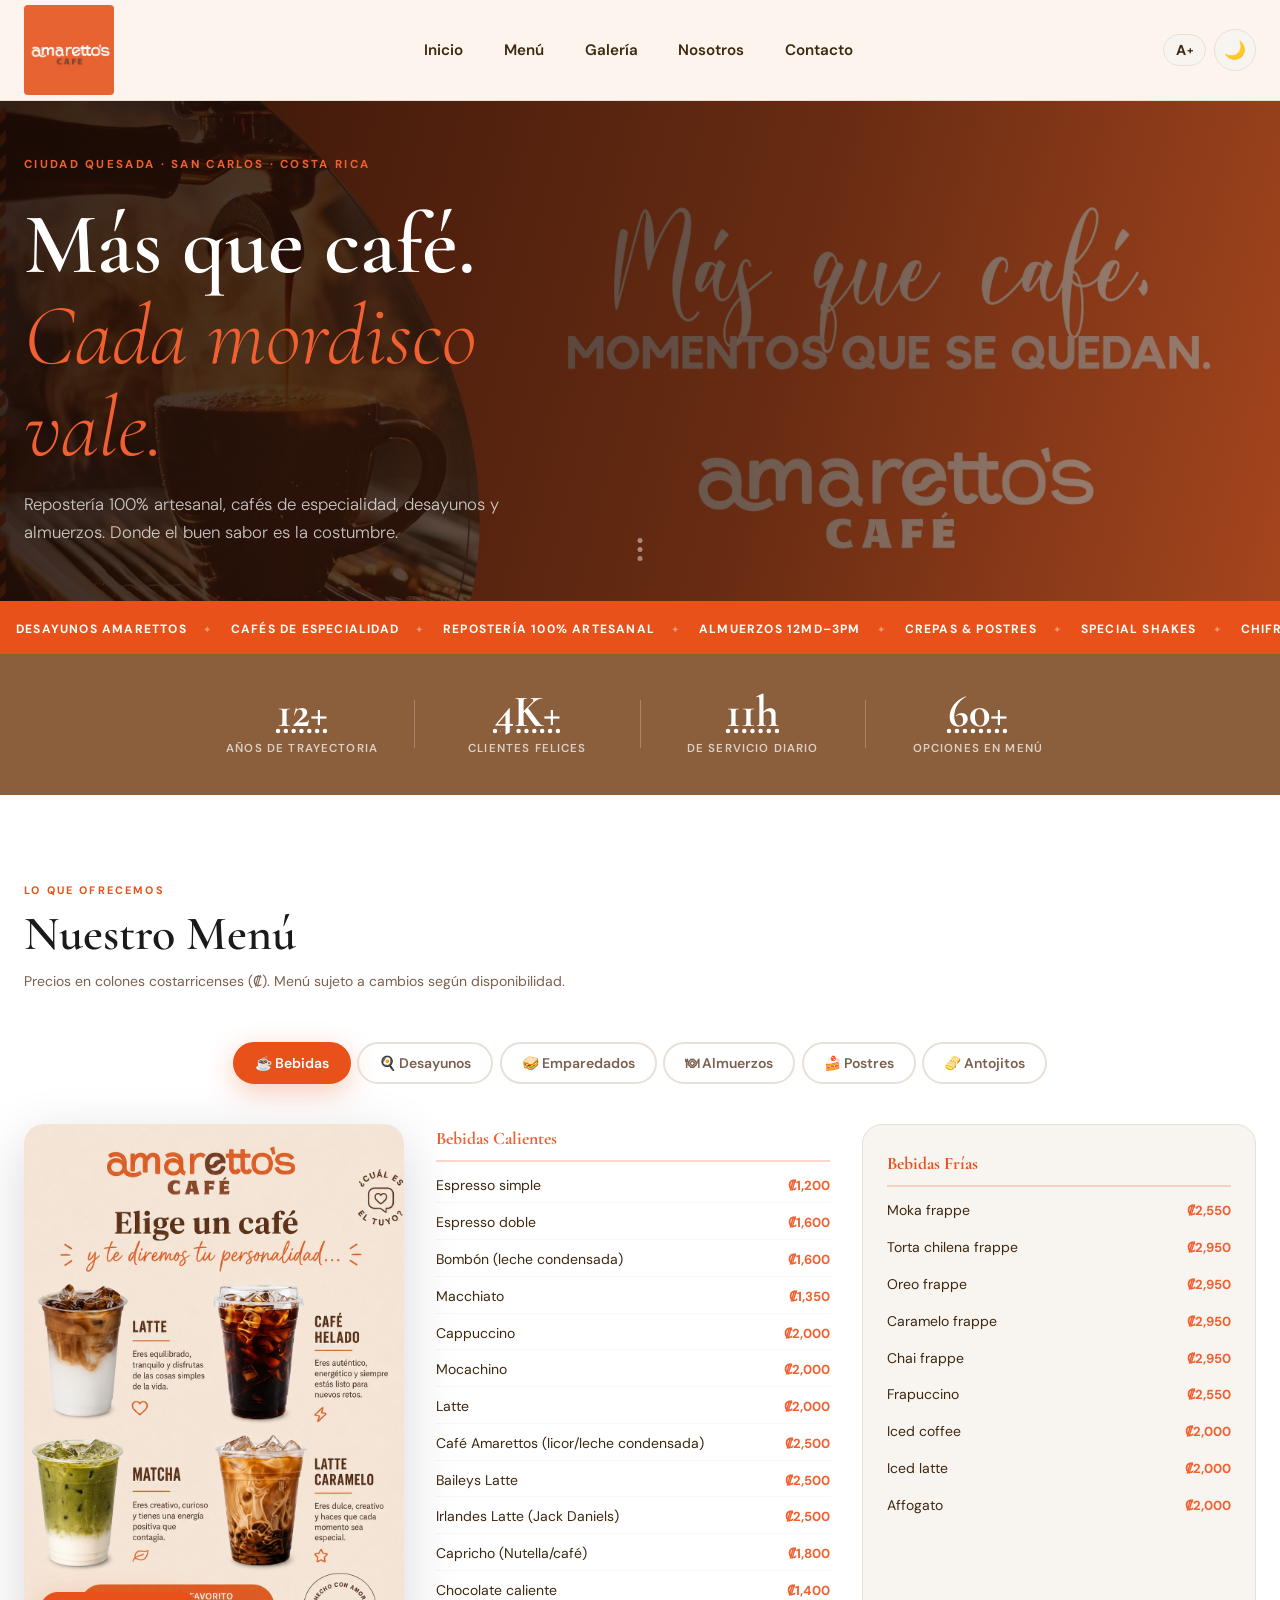
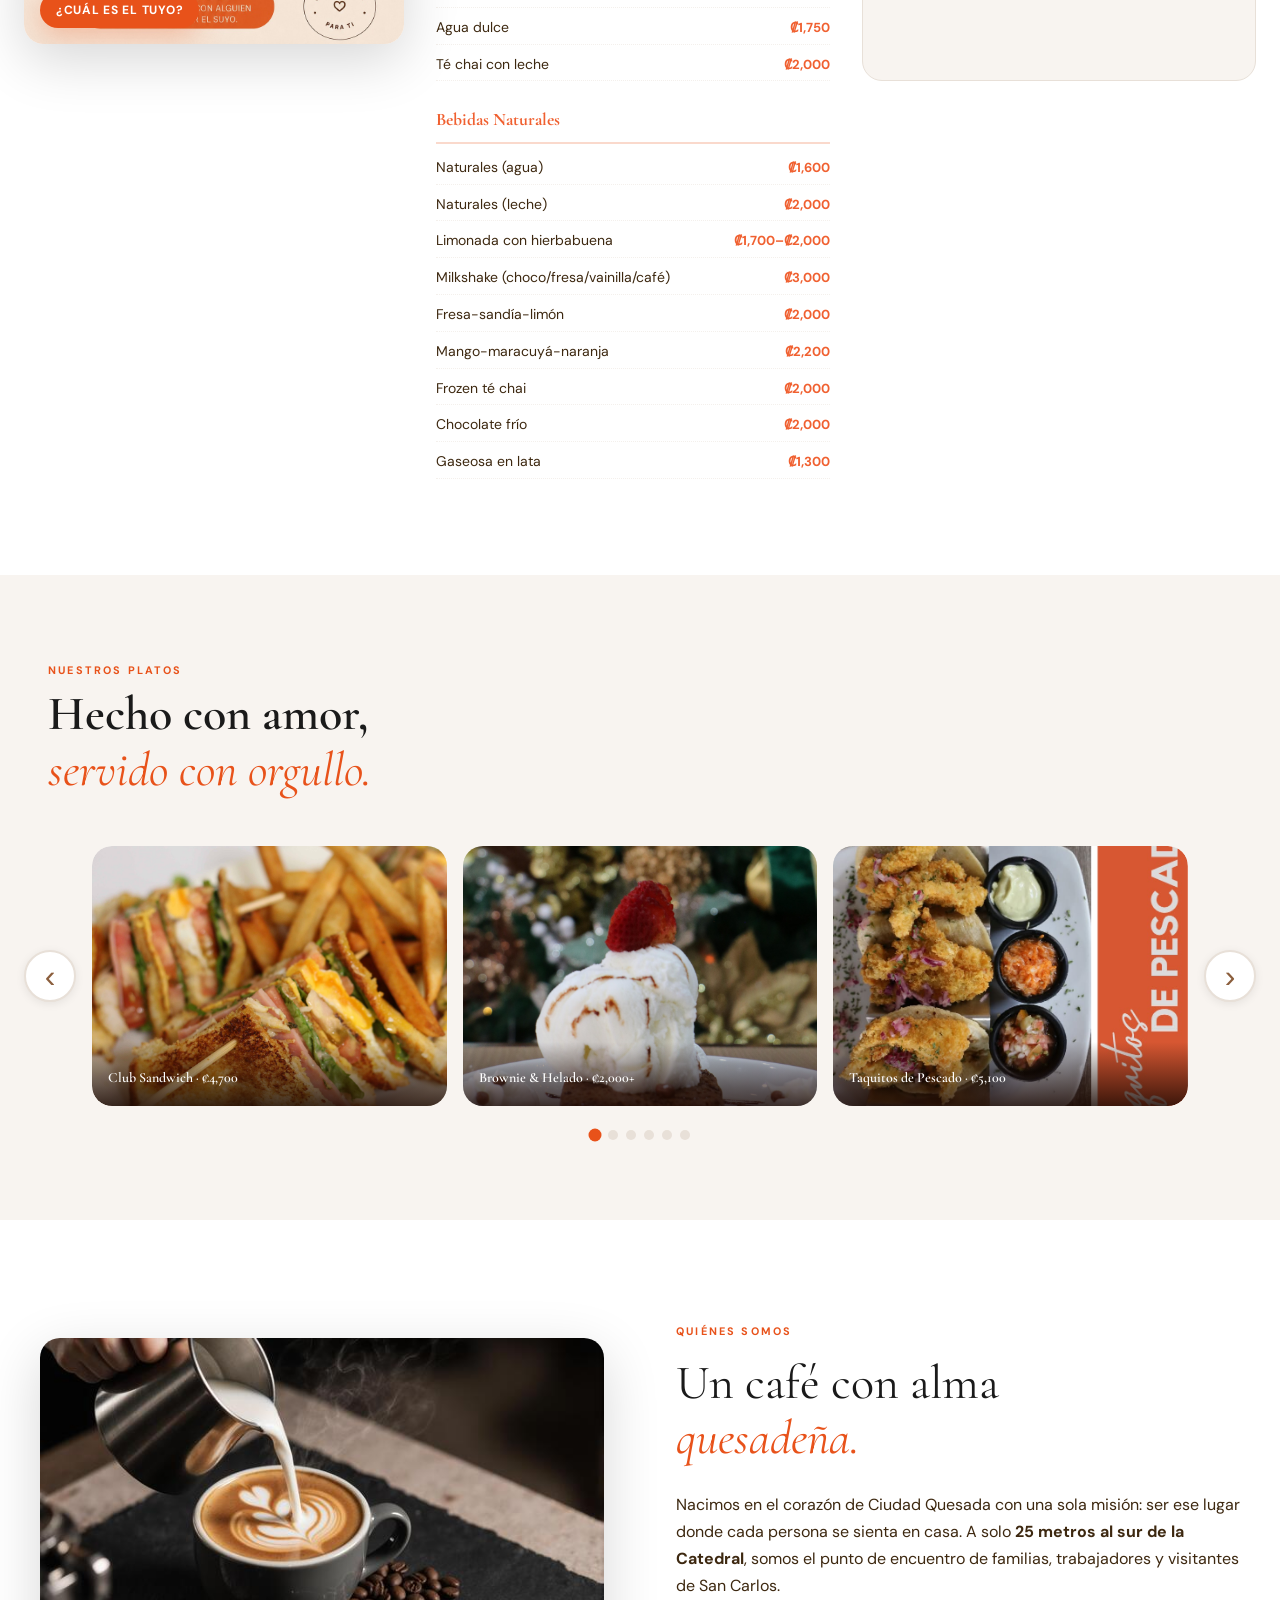
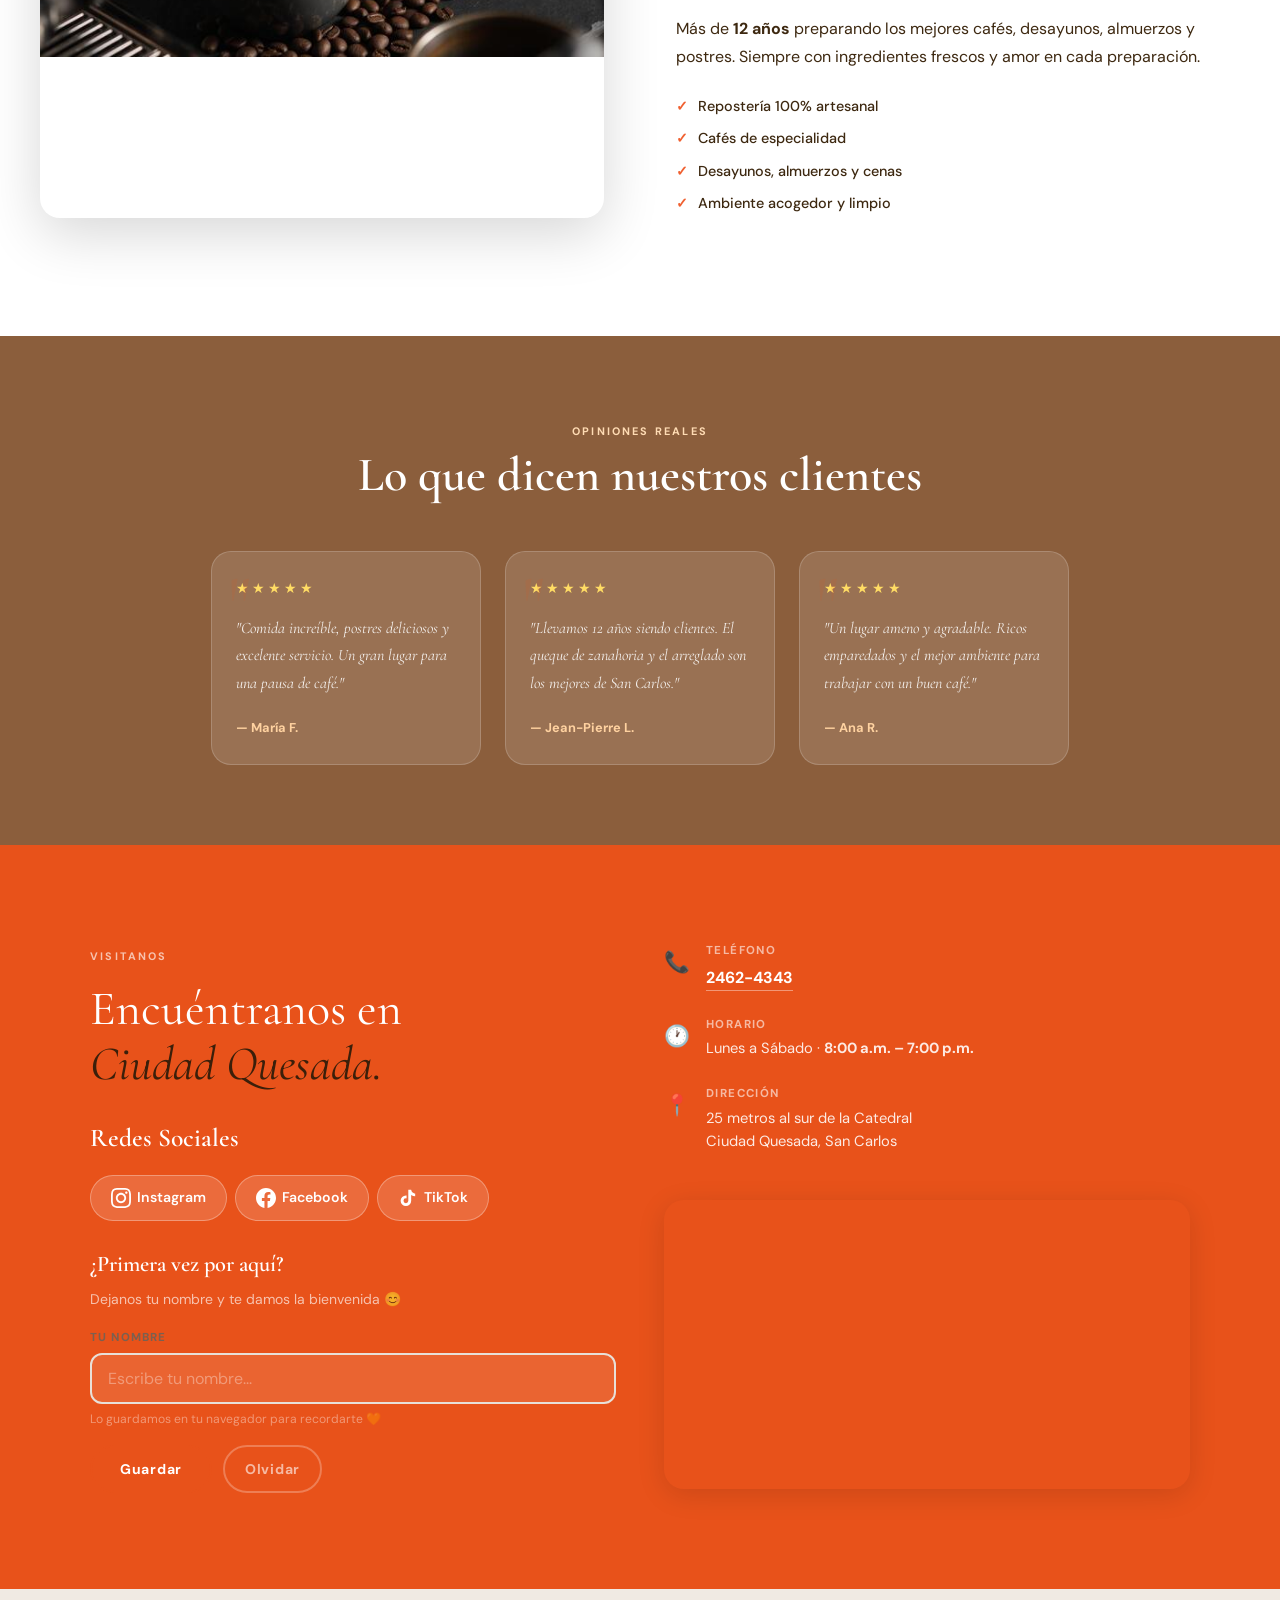
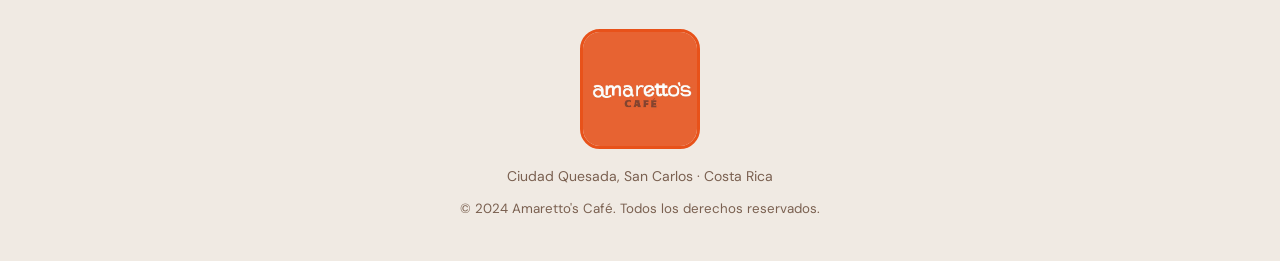
==== index.html @ 2100f0dc "Fix: Corrigo errores detectados en el codigo}" ====
<!DOCTYPE html>
<html lang="es">
<head>
  <meta charset="UTF-8" >
  <meta name="viewport" content="width=device-width, initial-scale=1.0" >
  <meta name="description" content="Amaretto's Café — Ciudad Quesada, San Carlos. Cafés de especialidad, repostería artesanal, desayunos, almuerzos y postres. Tel: 2462-4343." >
  <title>Amaretto's Café | Ciudad Quesada</title>
  <link rel="preconnect" href="https://fonts.googleapis.com" >
  <link rel="preconnect" href="https://fonts.gstatic.com" crossorigin >
  <link href="https://fonts.googleapis.com/css2?family=Cormorant+Garamond:ital,wght@0,400;0,600;0,700;1,400;1,600&family=DM+Sans:wght@300;400;500;600;700&display=swap" rel="stylesheet" >
  <link rel="stylesheet" href="css/style.css" >
</head>
<body>

  <!-- Skip link: accesibilidad para navegación por teclado (WCAG 2.1) -->
  <a class="skip-link" href="#main-content">Saltar al contenido principal</a>

  <!-- ========== NAVBAR ========== -->
  <header class="site-header">
    <nav class="navbar" aria-label="Navegación principal">

      <a class="nav-logo" href="#inicio" aria-label="Amaretto's Café — ir al inicio">
        <img src="img/logo.jpg" alt="Logo Amaretto's Café" class="nav-logo-img" >
      </a>

      <ul class="nav-menu" id="navMenu">
        <li><a class="nav-link" href="#inicio">Inicio</a></li>
        <li><a class="nav-link" href="#menu">Menú</a></li>
        <li><a class="nav-link" href="#galeria">Galería</a></li>
        <li><a class="nav-link" href="#nosotros">Nosotros</a></li>
        <li><a class="nav-link" href="#contacto">Contacto</a></li>
      </ul>

      <div class="nav-actions">
        <!-- Botón accesibilidad: tamaño de texto (inclusión) -->
        <button class="a11y-font-btn" id="fontSizeBtn" aria-label="Aumentar tamaño de texto" title="Cambiar tamaño de texto">
          <span aria-hidden="true">A</span><span class="a11y-plus" aria-hidden="true">+</span>
        </button>
        <button class="theme-toggle" id="themeToggle" aria-label="Cambiar a modo oscuro" title="Cambiar tema">
          <span id="themeIcon" aria-hidden="true">🌙</span>
        </button>
        <button class="nav-toggle" id="navToggle" aria-controls="navMenu" aria-expanded="false" aria-label="Abrir menú de navegación">
          <span class="bar" aria-hidden="true"></span>
          <span class="bar" aria-hidden="true"></span>
          <span class="bar" aria-hidden="true"></span>
        </button>
      </div>

    </nav>
  </header>

  <main id="main-content">

    <!-- ========== HERO ========== -->
    <section class="hero" id="inicio" aria-labelledby="hero-heading">
      <div class="hero-bg" aria-hidden="true">
        <img src="img/hero-banner.jpg" alt="" >
        <div class="hero-overlay"></div>
      </div>
      <div class="hero-inner">
        <div class="hero-content" data-animate="fadeUp">
          <p class="hero-eyebrow">Ciudad Quesada · San Carlos · Costa Rica</p>
          <h1 id="hero-heading" class="hero-title">
            Más que café.<br>
            <em>Cada mordisco vale.</em>
          </h1>
          <p class="hero-sub">Repostería 100% artesanal, cafés de especialidad, desayunos y almuerzos. Donde el buen sabor es la costumbre.</p>
        </div>
      </div>
      <div class="hero-scroll" aria-hidden="true">
        <span></span><span></span><span></span>
      </div>
    </section>

    <!-- ========== MARQUEE ========== -->
    <div class="marquee-strip" aria-hidden="true" role="presentation">
      <div class="marquee-track">
        <span>Desayunos Amarettos</span><em>✦</em>
        <span>Cafés de Especialidad</span><em>✦</em>
        <span>Repostería 100% Artesanal</span><em>✦</em>
        <span>Almuerzos 12md–3pm</span><em>✦</em>
        <span>Crepas & Postres</span><em>✦</em>
        <span>Special Shakes</span><em>✦</em>
        <span>Chifrijo Amarettos</span><em>✦</em>
        <span>Bowl de Salmón</span><em>✦</em>
        <span>Emparedados & Pitas</span><em>✦</em>
        <span>Batidos Proteicos</span><em>✦</em>
        <span>Desayunos Amarettos</span><em>✦</em>
        <span>Cafés de Especialidad</span><em>✦</em>
        <span>Repostería 100% Artesanal</span><em>✦</em>
        <span>Almuerzos 12md–3pm</span><em>✦</em>
        <span>Crepas & Postres</span><em>✦</em>
        <span>Special Shakes</span><em>✦</em>
        <span>Chifrijo Amarettos</span><em>✦</em>
        <span>Bowl de Salmón</span><em>✦</em>
        <span>Emparedados & Pitas</span><em>✦</em>
        <span>Batidos Proteicos</span><em>✦</em>
      </div>
    </div>

    <!-- ========== STATS — FLEXBOX ========== -->
    <section class="stats-section" aria-labelledby="stats-sr">
      <h2 id="stats-sr" class="sr-only">Datos de Amaretto's Café</h2>
      <div class="stats-flex" data-animate="fadeUp" role="list">
        <div class="stat-item" role="listitem">
          <span class="stat-n"><abbr title="Más de 12 años">12+</abbr></span>
          <span class="stat-l">Años de trayectoria</span>
        </div>
        <div class="stat-div" aria-hidden="true"></div>
        <div class="stat-item" role="listitem">
          <span class="stat-n"><abbr title="Más de 4 mil clientes">4K+</abbr></span>
          <span class="stat-l">Clientes felices</span>
        </div>
        <div class="stat-div" aria-hidden="true"></div>
        <div class="stat-item" role="listitem">
          <span class="stat-n"><abbr title="11 horas de servicio diario">11h</abbr></span>
          <span class="stat-l">De servicio diario</span>
        </div>
        <div class="stat-div" aria-hidden="true"></div>
        <div class="stat-item" role="listitem">
          <span class="stat-n"><abbr title="Más de 60 opciones en menú">60+</abbr></span>
          <span class="stat-l">Opciones en menú</span>
        </div>
      </div>
    </section>

    <!-- ========== MENÚ ACTUALIZADO ========== -->
    <section class="menu-section" id="menu" aria-labelledby="menu-heading">
      <div class="section-header" data-animate="fadeUp">
        <span class="section-tag">Lo que ofrecemos</span>
        <h2 id="menu-heading">Nuestro Menú</h2>
        <p>Precios en colones costarricenses (₡). Menú sujeto a cambios según disponibilidad.</p>
      </div>

      <!-- Tabs de menú -->
      <div class="tab-bar" role="tablist" aria-label="Categorías del menú" data-animate="fadeUp">
        <button class="tab-btn active" role="tab" aria-selected="true"  aria-controls="tab-bebidas"    id="btn-bebidas">☕ Bebidas</button>
        <button class="tab-btn"        role="tab" aria-selected="false" aria-controls="tab-desayuno"   id="btn-desayuno">🍳 Desayunos</button>
        <button class="tab-btn"        role="tab" aria-selected="false" aria-controls="tab-emparedados" id="btn-emparedados">🥪 Emparedados</button>
        <button class="tab-btn"        role="tab" aria-selected="false" aria-controls="tab-almuerzo"   id="btn-almuerzo">🍽 Almuerzos</button>
        <button class="tab-btn"        role="tab" aria-selected="false" aria-controls="tab-postres"    id="btn-postres">🍰 Postres</button>
        <button class="tab-btn"        role="tab" aria-selected="false" aria-controls="tab-antojitos"  id="btn-antojitos">🫔 Antojitos</button>
      </div>

      <!-- BEBIDAS -->
      <div class="tab-panel active" id="tab-bebidas" role="tabpanel" aria-labelledby="btn-bebidas">
        <div class="panel-layout">
          <div class="panel-img" data-animate="slideLeft">
            <img src="img/cafes-frios.jpg" alt="Variedad de cafés fríos de Amaretto's Café: Latte, Café Helado y Caramelo" >
            <div class="panel-img-badge">¿Cuál es el tuyo?</div>
          </div>
          <div class="panel-content" data-animate="fadeUp">
            <div class="menu-grid-items">
              <div class="mcat">
                <h3>Bebidas Calientes</h3>
                <ul>
                  <li><span>Espresso simple</span><span>₡1,200</span></li>
                  <li><span>Espresso doble</span><span>₡1,600</span></li>
                  <li><span>Bombón (leche condensada)</span><span>₡1,600</span></li>
                  <li><span>Macchiato</span><span>₡1,350</span></li>
                  <li><span>Cappuccino</span><span>₡2,000</span></li>
                  <li><span>Mocachino</span><span>₡2,000</span></li>
                  <li><span>Latte</span><span>₡2,000</span></li>
                  <li><span>Café Amarettos (licor/leche condensada)</span><span>₡2,500</span></li>
                  <li><span>Baileys Latte</span><span>₡2,500</span></li>
                  <li><span>Irlandes Latte (Jack Daniels)</span><span>₡2,500</span></li>
                  <li><span>Capricho (Nutella/café)</span><span>₡1,800</span></li>
                  <li><span>Chocolate caliente</span><span>₡1,400</span></li>
                  <li><span>Agua dulce</span><span>₡1,750</span></li>
                  <li><span>Té chai con leche</span><span>₡2,000</span></li>
                </ul>
              </div>
              <div class="mcat mcat-highlight">
                <h3>Bebidas Frías</h3>
                <ul>
                  <li><span>Moka frappe</span><span>₡2,550</span></li>
                  <li><span>Torta chilena frappe</span><span>₡2,950</span></li>
                  <li><span>Oreo frappe</span><span>₡2,950</span></li>
                  <li><span>Caramelo frappe</span><span>₡2,950</span></li>
                  <li><span>Chai frappe</span><span>₡2,950</span></li>
                  <li><span>Frapuccino</span><span>₡2,550</span></li>
                  <li><span>Iced coffee</span><span>₡2,000</span></li>
                  <li><span>Iced latte</span><span>₡2,000</span></li>
                  <li><span>Affogato</span><span>₡2,000</span></li>
                </ul>
              </div>
              <div class="mcat">
                <h3>Bebidas Naturales</h3>
                <ul>
                  <li><span>Naturales (agua)</span><span>₡1,600</span></li>
                  <li><span>Naturales (leche)</span><span>₡2,000</span></li>
                  <li><span>Limonada con hierbabuena</span><span>₡1,700–₡2,000</span></li>
                  <li><span>Milkshake (choco/fresa/vainilla/café)</span><span>₡3,000</span></li>
                  <li><span>Fresa-sandía-limón</span><span>₡2,000</span></li>
                  <li><span>Mango-maracuyá-naranja</span><span>₡2,200</span></li>
                  <li><span>Frozen té chai</span><span>₡2,000</span></li>
                  <li><span>Chocolate frío</span><span>₡2,000</span></li>
                  <li><span>Gaseosa en lata</span><span>₡1,300</span></li>
                </ul>
              </div>
            </div>
          </div>
        </div>
      </div>

      <!-- DESAYUNOS -->
      <div class="tab-panel" id="tab-desayuno" role="tabpanel" aria-labelledby="btn-desayuno" hidden>
        <div class="panel-layout">
          <div class="panel-img" data-animate="slideLeft">
            <img src="img/desayuno-gallo.jpg" alt="Desayuno típico tico con gallo pinto, huevo, plátano y queso Turrialba de Amaretto's Café" >
            <div class="panel-img-badge">¡Empieza el día excelente!</div>
          </div>
          <div class="panel-content" data-animate="fadeUp">
            <div class="menu-grid-items">
              <div class="mcat mcat-highlight">
                <h3>Nuestros Típicos</h3>
                <ul>
                  <li><span>Picadillo de arracache</span><span>₡1,800</span></li>
                  <li><span>Tortilla de queso con natilla</span><span>₡2,300</span></li>
                  <li><span>Tortilla de queso acomp. queso fresco</span><span>₡2,300</span></li>
                  <li><span>Queso a la plancha</span><span>₡1,750</span></li>
                  <li><span>Prensada de queso</span><span>₡2,000</span></li>
                  <li><span>Empanada tica (pollo/carne mechada)</span><span>₡2,500</span></li>
                  <li><span>Tamal</span><span>₡1,750</span></li>
                </ul>
              </div>
              <div class="mcat">
                <h3>Para acompañar tu café</h3>
                <ul>
                  <li><span>Mini croissant de pollo</span><span>₡1,900</span></li>
                  <li><span>Mini croissant de carne mechada</span><span>₡2,000</span></li>
                  <li><span>Mini croissant jamón y queso amarillo</span><span>₡1,800</span></li>
                  <li><span>Mini croissant relleno con Nutella</span><span>₡1,600</span></li>
                  <li><span>Tostadas con queso fresco</span><span>₡2,000</span></li>
                  <li><span>Tostadas con queso mozzarella</span><span>₡2,800</span></li>
                  <li><span>Tostadas capresse</span><span>₡3,300</span></li>
                </ul>
              </div>
            </div>
          </div>
        </div>
      </div>

      <!-- EMPAREDADOS -->
      <div class="tab-panel" id="tab-emparedados" role="tabpanel" aria-labelledby="btn-emparedados" hidden>
        <div class="panel-layout">
          <div class="panel-img" data-animate="slideLeft">
            <img src="img/club-sandwich.jpg" alt="Club Sandwich Amarettos con jamón, lechuga, tomate, huevo y papas artesanales" >
            <div class="panel-img-badge">Pan blanco o integral</div>
          </div>
          <div class="panel-content" data-animate="fadeUp">
            <div class="menu-grid-items">
              <div class="mcat">
                <h3>Emparedados</h3>
                <ul>
                  <li><span>Especial Amarettos con papas bravas</span><span>₡4,650</span></li>
                  <li><span>Jamón de pavo</span><span>₡3,000</span></li>
                  <li><span>Filete de pollo con papas bravas</span><span>₡3,900</span></li>
                  <li><span>Filete de pollo con carne mechada</span><span>₡3,300</span></li>
                  <li><span>Lápiz tradicional de jamón y queso</span><span>₡3,250</span></li>
                  <li><span>Lápiz de atún</span><span>₡2,700</span></li>
                  <li><span>Filete pollo, tres quesos y pesto</span><span>₡4,450</span></li>
                  <li><span>Club Sandwich con papas bravas</span><span>₡4,700</span></li>
                  <li><span>Lápiz de pollo tocineta</span><span>₡3,500</span></li>
                  <li><span>Panino de pollo al pesto</span><span>₡3,200</span></li>
                  <li><span>Panino tipo caprese</span><span>₡3,450</span></li>
                  <li><span>Panino</span><span>₡3,650</span></li>
                </ul>
              </div>
              <div class="mcat mcat-highlight">
                <h3>Pitas</h3>
                <ul>
                  <li><span>Pita Amarettos con papas bravas</span><span>₡4,200</span></li>
                  <li><span>Pita de pollo light</span><span>₡3,900</span></li>
                  <li><span>Pita de jamón de pavo light</span><span>₡3,700</span></li>
                  <li><span>Pita de jamón de pavo y aguacate</span><span>₡3,750</span></li>
                  <li><span>Pita caprese</span><span>₡3,850</span></li>
                  <li><span>Pita de camarones con chipotle</span><span>₡5,300</span></li>
                </ul>
                <h3 style="margin-top:1rem">Menú Infantil</h3>
                <ul>
                  <li><span>Fajitas de pollo con papas fritas</span><span>₡3,900</span></li>
                  <li><span>Mini pizza de jamón y queso</span><span>₡3,600</span></li>
                  <li><span>Queso hamburguesa con papitas</span><span>₡3,600</span></li>
                  <li><span>Copita de helados</span><span>₡1,800</span></li>
                </ul>
              </div>
            </div>
          </div>
        </div>
      </div>

      <!-- ALMUERZOS -->
      <div class="tab-panel" id="tab-almuerzo" role="tabpanel" aria-labelledby="btn-almuerzo" hidden>
        <div class="panel-layout">
          <div class="panel-img" data-animate="slideLeft">
            <img src="img/arroz-pollo.jpg" alt="Arroz con pollo colorido con vegetales frescos de Amaretto's Café" >
            <div class="panel-img-badge">Almuerzos · 12md – 3pm</div>
          </div>
          <div class="panel-content" data-animate="fadeUp">
            <div class="menu-grid-items">
              <div class="mcat mcat-highlight">
                <h3>Casados · ₡4,000</h3>
                <p class="cat-desc">Arroz · Frijoles · Picadillo · Ensalada verde · Plátano maduro · Incluye bebida</p>
                <ul>
                  <li><span>Lomo de res</span></li>
                  <li><span>Filete de pollo</span></li>
                  <li><span>Chuleta</span></li>
                  <li><span>Casado Amarettos de lomo salteado (aguacate y huevo)</span><span>₡5,200</span></li>
                  <li><span>Casado con salmón al grill</span><span>₡6,100</span></li>
                  <li><span>Casado con camarones al grill</span><span>₡6,100</span></li>
                  <li><span>Fajitas mixtas</span><span>₡5,300</span></li>
                  <li><span>Plato del día (hasta agotar)</span><span>₡3,950</span></li>
                </ul>
              </div>
              <div class="mcat">
                <h3>Platos Fuertes</h3>
                <p class="cat-desc" style="color:var(--color-text-muted)">Incluye 2 guarniciones a elegir</p>
                <ul>
                  <li><span>Lomito en salsa de la casa</span><span>₡6,650</span></li>
                  <li><span>Puntas de lomito jalapeña</span><span>₡6,600</span></li>
                  <li><span>Lomo a la plancha 200g</span><span>₡6,000</span></li>
                  <li><span>Lomo teriyaki</span><span>₡7,000</span></li>
                  <li><span>Salmón al grill</span><span>₡7,000</span></li>
                  <li><span>Filete de pescado bechamel</span><span>₡5,900</span></li>
                  <li><span>Filete de tilapia a la plancha</span><span>₡4,300</span></li>
                  <li><span>Pollo teriyaki</span><span>₡5,500</span></li>
                  <li><span>Lasaña de pollo</span><span>₡5,500</span></li>
                </ul>
              </div>
              <div class="mcat">
                <h3>Ensaladas</h3>
                <ul>
                  <li><span>Ensalada Amarettos (pollo/tocineta)</span><span>₡5,500</span></li>
                  <li><span>Ensalada de atún</span><span>₡4,250</span></li>
                  <li><span>Ensalada vegetariana</span><span>₡—</span></li>
                  <li><span>Bowl de salmón</span><span>₡6,300</span></li>
                  <li><span>Bowl Filet Atún</span><span>₡6,100</span></li>
                  <li><span>Bowl de camarones</span><span>₡6,200</span></li>
                </ul>
                <h3 style="margin-top:1rem">Arroces</h3>
                <ul>
                  <li><span>Arroz con camarones</span><span>₡8,200</span></li>
                  <li><span>Arroz con pollo</span><span>₡4,100</span></li>
                  <li><span>Arroz de la casa</span><span>₡4,100</span></li>
                </ul>
              </div>
            </div>
          </div>
        </div>
      </div>

      <!-- POSTRES -->
      <div class="tab-panel" id="tab-postres" role="tabpanel" aria-labelledby="btn-postres" hidden>
        <div class="panel-layout">
          <div class="panel-img" data-animate="slideLeft">
            <img src="img/brownie-helado.jpg" alt="Brownie caliente con helado de vainilla y fresa de Amaretto's Café" >
            <div class="panel-img-badge">Repostería 100% artesanal</div>
          </div>
          <div class="panel-content" data-animate="fadeUp">
            <div class="menu-grid-items">
              <div class="mcat mcat-highlight">
                <h3>Nuestros Queques</h3>
                <ul>
                  <li><span>Queque zanahoria</span><span>₡2,500</span></li>
                  <li><span>Queque tipo cajeta de higos</span><span>₡2,500</span></li>
                  <li><span>Queque de limón y arándanos</span><span>₡2,600</span></li>
                  <li><span>Queque red velvet</span><span>₡2,500</span></li>
                  <li><span>Queque de chocolate</span><span>₡2,000</span></li>
                  <li><span>Queque seco de naranja</span><span>₡1,700</span></li>
                  <li><span>+ Helado adicional</span><span>₡2,300</span></li>
                </ul>
              </div>
              <div class="mcat">
                <h3>Postres</h3>
                <ul>
                  <li><span>Tiramisú</span><span>₡2,600</span></li>
                  <li><span>Tres leches</span><span>₡2,400</span></li>
                  <li><span>Flan de coco</span><span>₡2,400</span></li>
                  <li><span>Cheesecake fresa/maracuyá</span><span>₡2,800</span></li>
                  <li><span>Pay de limón</span><span>₡2,400</span></li>
                </ul>
                <h3 style="margin-top:1rem">Crepas</h3>
                <ul>
                  <li><span>Nutella, fresas, helado, crema batida</span><span>₡3,300</span></li>
                  <li><span>Nutella, banano, fresas, helado</span><span>₡3,350</span></li>
                  <li><span>Nutella, melocotón, helado</span><span>₡3,400</span></li>
                </ul>
              </div>
            </div>
          </div>
        </div>
      </div>

      <!-- ANTOJITOS -->
      <div class="tab-panel" id="tab-antojitos" role="tabpanel" aria-labelledby="btn-antojitos" hidden>
        <div class="panel-layout">
          <div class="panel-img" data-animate="slideLeft">
            <img src="img/hamburguesa.jpg" alt="Hamburguesa artesanal de carne de Amaretto's Café con papas fritas" >
            <div class="panel-img-badge">Cada mordisco vale.</div>
          </div>
          <div class="panel-content" data-animate="fadeUp">
            <div class="menu-grid-items">
              <div class="mcat mcat-highlight">
                <h3>Antojitos</h3>
                <ul>
                  <li><span>Hamburguesa artesanal de carne</span><span>₡5,200</span></li>
                  <li><span>Hamburguesa artesanal de pollo</span><span>₡4,800</span></li>
                  <li><span>Nachos</span><span>₡4,200</span></li>
                  <li><span>Dedos de pollo con chipotle</span><span>₡4,500</span></li>
                  <li><span>Dedos de pescado con salsa tártara</span><span>₡4,600</span></li>
                  <li><span>Quesadilla</span><span>₡3,500</span></li>
                  <li><span>Chifrijo Amarettos</span><span>₡—</span></li>
                </ul>
              </div>
              <div class="mcat">
                <h3>Para Compartir</h3>
                <ul>
                  <li><span>Mozzarella sticks con salsa pizza</span><span>₡3,850</span></li>
                  <li><span>Wrap de pollo empanizado con papas</span><span>₡4,900</span></li>
                  <li><span>Crunchy wrap carne mechada con papas</span><span>₡5,000</span></li>
                  <li><span>Tacos de camarón (3 tacos)</span><span>₡5,650</span></li>
                  <li><span>Tacos de tilapia empanizada</span><span>₡5,100</span></li>
                  <li><span>Papas bravas (chipotle/albahaca)</span><span>₡3,200</span></li>
                  <li><span>Patacones a la tica</span><span>₡4,250</span></li>
                </ul>
              </div>
            </div>
          </div>
        </div>
      </div>

    </section>

    <!-- ========== CARRUSEL DE GALERÍA ========== -->
    <section class="gallery-section" id="galeria" aria-labelledby="gallery-heading">
      <div class="section-header" data-animate="fadeUp">
        <span class="section-tag">Nuestros platos</span>
        <h2 id="gallery-heading">Hecho con amor,<br><em>servido con orgullo.</em></h2>
      </div>

      <div class="carousel-wrapper" data-animate="fadeUp">
        <button class="carousel-btn carousel-prev" aria-label="Foto anterior" id="carouselPrev">&#8249;</button>

        <div class="carousel-track-outer" aria-live="polite">
          <div class="carousel-track" id="carouselTrack" role="list">

            <figure class="carousel-slide">
              <img src="img/club-sandwich.jpg" alt="Club Sandwich Amarettos con jamón, lechuga, tomate, huevo y papas artesanales" >
              <figcaption>Club Sandwich · ₡4,700</figcaption>
            </figure>

            <figure class="carousel-slide">
              <img src="img/brownie-helado.jpg" alt="Brownie caliente con helado de vainilla y fresa de Amaretto's Café" >
              <figcaption>Brownie & Helado · ₡2,000+</figcaption>
            </figure>

            <figure class="carousel-slide">
              <img src="img/taquitos-pescado.jpg" alt="Taquitos de pescado crocantes con salsas de Amaretto's Café" >
              <figcaption>Taquitos de Pescado · ₡5,100</figcaption>
            </figure>

            <figure class="carousel-slide">
              <img src="img/deditos-pollo.jpg" alt="Deditos de pollo crocantes con papas fritas y salsa de Amaretto's Café" >
              <figcaption>Deditos de Pollo · ₡4,500</figcaption>
            </figure>

            <figure class="carousel-slide">
              <img src="img/empanadas.jpg" alt="Empanadas crujientes artesanales de Amaretto's Café" >
              <figcaption>Empanadas Artesanales</figcaption>
            </figure>

            <figure class="carousel-slide">
              <img src="img/desayuno-gallo.jpg" alt="Desayuno típico tico con gallo pinto, huevo, plátano y queso Turrialba" >
              <figcaption>Desayuno Tico · desde ₡1,800</figcaption>
            </figure>

            <figure class="carousel-slide">
              <img src="img/hamburguesa.jpg" alt="Hamburguesa artesanal de carne con papas fritas de Amaretto's Café" >
              <figcaption>Hamburguesa · ₡5,200</figcaption>
            </figure>

            <figure class="carousel-slide">
              <img src="img/arroz-pollo.jpg" alt="Arroz con pollo colorido y lleno de sabor de Amaretto's Café" >
              <figcaption>Arroz con Pollo · ₡4,100</figcaption>
            </figure>

          </div>
        </div>

        <button class="carousel-btn carousel-next" aria-label="Foto siguiente" id="carouselNext">&#8250;</button>
      </div>

      <!-- Dots del carrusel -->
      <div class="carousel-dots" id="carouselDots" aria-label="Indicadores de posición del carrusel" role="tablist"></div>
    </section>

    <!-- ========== NOSOTROS ========== -->
    <section class="about-section" id="nosotros" aria-labelledby="about-heading">
      <div class="about-inner">

        <div class="about-imgs" data-animate="slideLeft">
          <div class="about-img-big">
            <img src="img/barista-latte.jpg" alt="Barista vertiendo leche vaporizada en un cappuccino con arte latte en Amaretto's Café" >
          </div>
        </div>

        <div class="about-text" data-animate="slideRight">
          <span class="section-tag">Quiénes somos</span>
          <h2 id="about-heading">Un café con alma<br><em>quesadeña.</em></h2>
          <p>Nacimos en el corazón de Ciudad Quesada con una sola misión: ser ese lugar donde cada persona se sienta en casa. A solo <strong>25 metros al sur de la Catedral</strong>, somos el punto de encuentro de familias, trabajadores y visitantes de San Carlos.</p>
          <p>Más de <strong>12 años</strong> preparando los mejores cafés, desayunos, almuerzos y postres. Siempre con ingredientes frescos y amor en cada preparación.</p>

          <div class="about-features">
            <div class="af"><span aria-hidden="true">✓</span> Repostería 100% artesanal</div>
            <div class="af"><span aria-hidden="true">✓</span> Cafés de especialidad</div>
            <div class="af"><span aria-hidden="true">✓</span> Desayunos, almuerzos y cenas</div>
            <div class="af"><span aria-hidden="true">✓</span> Ambiente acogedor y limpio</div>
          </div>
        </div>

      </div>
    </section>

    <!-- ========== TESTIMONIOS ========== -->
    <section class="testi-section" aria-labelledby="testi-heading">
      <div class="section-header centered" data-animate="fadeUp">
        <span class="section-tag">Opiniones reales</span>
        <h2 id="testi-heading">Lo que dicen nuestros clientes</h2>
      </div>
      <div class="testi-flex" role="list" aria-label="Testimonios de clientes">
        <article class="tcard" data-animate="fadeUp" style="--delay:0s"><h3 class="sr-only">Opinión de cliente</h3>
          <p class="tcard-stars" role="img" aria-label="5 estrellas de 5">★★★★★</p>
          <blockquote><p>"Comida increíble, postres deliciosos y excelente servicio. Un gran lugar para una pausa de café."</p></blockquote>
          <cite>— María F.</cite>
        </article>
        <article class="tcard" data-animate="fadeUp" style="--delay:.12s"><h3 class="sr-only">Opinión de cliente</h3>
          <p class="tcard-stars" role="img" aria-label="5 estrellas de 5">★★★★★</p>
          <blockquote><p>"Llevamos 12 años siendo clientes. El queque de zanahoria y el arreglado son los mejores de San Carlos."</p></blockquote>
          <cite>— Jean-Pierre L.</cite>
        </article>
        <article class="tcard" data-animate="fadeUp" style="--delay:.24s"><h3 class="sr-only">Opinión de cliente</h3>
          <p class="tcard-stars" role="img" aria-label="5 estrellas de 5">★★★★★</p>
          <blockquote><p>"Un lugar ameno y agradable. Ricos emparedados y el mejor ambiente para trabajar con un buen café."</p></blockquote>
          <cite>— Ana R.</cite>
        </article>
      </div>
    </section>

    <!-- ========== CONTACTO ========== -->
    <section class="contact-section" id="contacto" aria-labelledby="contact-heading">
      <div class="contact-inner">

        <!-- Columna IZQUIERDA: redes sociales + Web Storage -->
        <div class="contact-info-col" data-animate="slideLeft">
          <span class="section-tag light">Visitanos</span>
          <h2 id="contact-heading">Encuéntranos en<br><em>Ciudad Quesada.</em></h2>

          <!-- Redes Sociales -->
          <section class="social-section" aria-labelledby="social-heading">
            <h3 id="social-heading" class="social-title">Redes Sociales</h3>
            <nav class="social-links" aria-label="Redes sociales de Amaretto's Café">
              <a href="https://www.instagram.com/amarettos_cq/" target="_blank" rel="noopener noreferrer" class="social-btn" aria-label="Instagram de Amaretto's Café, se abre en nueva pestaña">
                <svg width="20" height="20" viewBox="0 0 24 24" fill="currentColor" aria-hidden="true"><path d="M12 2.163c3.204 0 3.584.012 4.85.07 3.252.148 4.771 1.691 4.919 4.919.058 1.265.069 1.645.069 4.849 0 3.205-.012 3.584-.069 4.849-.149 3.225-1.664 4.771-4.919 4.919-1.266.058-1.644.07-4.85.07-3.204 0-3.584-.012-4.849-.07-3.26-.149-4.771-1.699-4.919-4.92-.058-1.265-.07-1.644-.07-4.849 0-3.204.013-3.583.07-4.849.149-3.227 1.664-4.771 4.919-4.919 1.266-.057 1.645-.069 4.849-.069zm0-2.163c-3.259 0-3.667.014-4.947.072-4.358.2-6.78 2.618-6.98 6.98-.059 1.281-.073 1.689-.073 4.948 0 3.259.014 3.668.072 4.948.2 4.358 2.618 6.78 6.98 6.98 1.281.058 1.689.072 4.948.072 3.259 0 3.668-.014 4.948-.072 4.354-.2 6.782-2.618 6.979-6.98.059-1.28.073-1.689.073-4.948 0-3.259-.014-3.667-.072-4.947-.196-4.354-2.617-6.78-6.979-6.98-1.281-.059-1.69-.073-4.949-.073zm0 5.838c-3.403 0-6.162 2.759-6.162 6.162s2.759 6.163 6.162 6.163 6.162-2.759 6.162-6.163c0-3.403-2.759-6.162-6.162-6.162zm0 10.162c-2.209 0-4-1.79-4-4 0-2.209 1.791-4 4-4s4 1.791 4 4c0 2.21-1.791 4-4 4zm6.406-11.845c-.796 0-1.441.645-1.441 1.44s.645 1.44 1.441 1.44c.795 0 1.439-.645 1.439-1.44s-.644-1.44-1.439-1.44z"/></svg>
                Instagram
              </a>
              <a href="https://www.facebook.com/amarettoscafe" target="_blank" rel="noopener noreferrer" class="social-btn" aria-label="Facebook de Amaretto's Café, se abre en nueva pestaña">
                <svg width="20" height="20" viewBox="0 0 24 24" fill="currentColor" aria-hidden="true"><path d="M24 12.073c0-6.627-5.373-12-12-12s-12 5.373-12 12c0 5.99 4.388 10.954 10.125 11.854v-8.385H7.078v-3.47h3.047V9.43c0-3.007 1.792-4.669 4.533-4.669 1.312 0 2.686.235 2.686.235v2.953H15.83c-1.491 0-1.956.925-1.956 1.874v2.25h3.328l-.532 3.47h-2.796v8.385C19.612 23.027 24 18.062 24 12.073z"/></svg>
                Facebook
              </a>
              <a href="https://www.tiktok.com/@amarettos_cq" target="_blank" rel="noopener noreferrer" class="social-btn" aria-label="TikTok de Amaretto's Café, se abre en nueva pestaña">
                <svg width="20" height="20" viewBox="0 0 24 24" fill="currentColor" aria-hidden="true"><path d="M19.59 6.69a4.83 4.83 0 01-3.77-4.25V2h-3.45v13.67a2.89 2.89 0 01-2.88 2.5 2.89 2.89 0 01-2.89-2.89 2.89 2.89 0 012.89-2.89c.28 0 .54.04.79.1V9.01a6.33 6.33 0 00-.79-.05 6.34 6.34 0 00-6.34 6.34 6.34 6.34 0 006.34 6.34 6.34 6.34 0 006.33-6.34V8.5a8.18 8.18 0 004.79 1.52V6.57a4.85 4.85 0 01-1.02.12z"/></svg>
                TikTok
              </a>
            </nav>
          </section>

          <!-- Web Storage: nombre visitante (requisito obligatorio del lab) -->
          <div class="contact-name-box">
            <h3>¿Primera vez por aquí?</h3>
            <p class="form-sub">Dejanos tu nombre y te damos la bienvenida 😊</p>
            <p id="welcome-msg" class="welcome-msg" aria-live="polite" aria-atomic="true"></p>
            <div class="form-field">
              <label for="visitorName">Tu nombre</label>
              <input type="text" id="visitorName" name="visitorName" placeholder="Escribe tu nombre..." autocomplete="given-name" aria-describedby="name-hint" >
              <small id="name-hint" class="field-hint">Lo guardamos en tu navegador para recordarte 🧡</small>
            </div>
            <div class="form-btns">
              <button class="btn btn-orange" id="saveNameBtn" type="button" aria-label="Guardar nombre para visitas futuras">Guardar</button>
              <button class="btn btn-ghost-white" id="clearNameBtn" type="button" aria-label="Eliminar nombre guardado">Olvidar</button>
            </div>
          </div>
        </div>

        <!-- Columna DERECHA: dirección + mapa -->
        <div class="contact-map-col" data-animate="slideRight">

          <div class="cinfo-list">
            <div class="cinfo-row">
              <span class="cinfo-icon" aria-hidden="true">📞</span>
              <div>
                <h3>Teléfono</h3>
                <a href="tel:+50624624343" class="social-link" aria-label="Llamar a Amaretto's Café">2462-4343</a>
              </div>
            </div>
            <div class="cinfo-row">
              <span class="cinfo-icon" aria-hidden="true">🕐</span>
              <div>
                <h3>Horario</h3>
                <p>Lunes a Sábado · <strong>8:00 a.m. – 7:00 p.m.</strong></p>
              </div>
            </div>
            <div class="cinfo-row">
              <span class="cinfo-icon" aria-hidden="true">📍</span>
              <div>
                <h3>Dirección</h3>
                <p>25 metros al sur de la Catedral<br>Ciudad Quesada, San Carlos</p>
              </div>
            </div>
          </div>

          <!-- Google Maps -->
          <div class="maps-embed">
            <iframe
              src="https://www.google.com/maps/embed?pb=!1m18!1m12!1m3!1d3919.5!2d-84.42!3d10.33!2m3!1f0!2f0!3f0!3m2!1i1024!2i768!4f13.1!3m3!1m2!1s0x0%3A0x0!2zQW1hcmV0dG8ncyBDYWbDqQ!5e0!3m2!1ses!2scr!4v1700000000000!5m2!1ses!2scr"
              height="280"
              style="border:0; border-radius: var(--radius-lg); width:100%;"
              allowfullscreen=""
              loading="lazy"
              referrerpolicy="no-referrer-when-downgrade"
              title="Ubicación de Amaretto's Café en Google Maps"
              aria-label="Mapa de Google Maps mostrando la ubicación de Amaretto's Café en Ciudad Quesada"
            ></iframe>
          </div>

        </div>

      </div>
    </section>

  </main>

  <!-- ========== FOOTER ========== -->
  <footer class="site-footer">
    <div class="footer-inner">
      <img src="img/logo.jpg" alt="Logo de Amaretto's Café" class="footer-logo" >
      <p class="footer-loc">Ciudad Quesada, San Carlos · Costa Rica</p>
      <p class="footer-copy"><small>© 2024 Amaretto's Café. Todos los derechos reservados.</small></p>
    </div>
  </footer>

  <script src="js/main.js"></script>
</body>
</html>
---- css/style.css ----
/* =============================================
   Amaretto's Café — style.css v7
   ISW-521 Laboratorio #1
   Paleta actualizada:
     Negro → Café oscuro #3B1F0A
     Café claro #8B5E3C (menos espacio)
     Naranja #E8521A
     Crema #FDF5EC
   Flexbox (Clase #7) + Grid + Variables CSS
   ============================================= */

:root {
  --color-primary:     #E8521A;
  --color-primary-h:   #F06030;
  --color-primary-d:   #C44010;
  --color-primary-glow:rgba(232,82,26,.22);

  /* Café oscuro (reemplaza negro) */
  --color-dark:        #3B1F0A;
  --color-dark-soft:   #4A2810;

  /* Café claro (secciones intermedias) */
  --color-accent:      #8B5E3C;
  --color-accent-d:    #6B4428;

  /* Fondos */
  --color-bg:          #FFFFFF;
  --color-surface:     #F8F4F0;
  --color-surface-d:   #F0EAE3;
  --color-white:       #FFFFFF;

  /* Textos */
  --color-text:        #1A1A1A;
  --color-text-sub:    #3D2810;
  --color-text-muted:  #7A6050;

  /* Bordes */
  --color-border:      #E8E0D8;
  --color-border-l:    #F4F0EC;

  --font-display: 'Cormorant Garamond', Georgia, serif;
  --font-body:    'DM Sans', 'Helvetica Neue', sans-serif;
  --font-size-base: 1rem;
  --font-size-sm:   0.875rem;

  --space-xs: 0.25rem;
  --space-sm: 0.5rem;
  --space-md: 1rem;
  --space-lg: 1.5rem;
  --space-xl: 3rem;

  --radius-sm:   4px;
  --radius-md:   12px;
  --radius-lg:   20px;
  --radius-xl:   32px;
  --radius-full: 9999px;

  --shadow-sm:  0 2px 10px rgba(0,0,0,.08);
  --shadow-md:  0 6px 28px rgba(0,0,0,.12);
  --shadow-lg:  0 16px 56px rgba(0,0,0,.16);
  --shadow-primary: 0 8px 28px rgba(232,82,26,.30);

  --transition: 0.28s cubic-bezier(.4,0,.2,1);

  /* Tamaño de fuente para accesibilidad */
  --a11y-scale: 1;
}

html.dark {
  --color-bg:        #2A1205;
  --color-surface:   #351808;
  --color-surface-d: #401E0A;
  --color-white:     #2A1205;
  --color-text:      #F5EAD8;
  --color-text-sub:  #D4A878;
  --color-text-muted:#A07850;
  --color-border:    #3C2010;
  --color-border-l:  #301A0C;

  /* Café oscuro → más profundo en dark */
  --color-dark:       #1A0A02;
  --color-dark-soft:  #221005;

  /* Café claro → más apagado en dark */
  --color-accent:     #6B3A18;
  --color-accent-d:   #4A2810;

  /* Naranja → ligeramente más oscuro */
  --color-primary:    #C44010;
  --color-primary-h:  #D85018;
}

/* ── Overrides de texto en secciones oscuras (dark mode) ── */
html.dark .nav-link { color: var(--color-text-sub); }
html.dark .nav-link:hover { color: var(--color-primary-h); background: var(--color-surface); }
html.dark .a11y-font-btn { color: var(--color-text-sub); background: var(--color-surface); border-color: var(--color-border); }
html.dark .carousel-btn { background: var(--color-surface); border-color: var(--color-border); color: var(--color-text-sub); }
html.dark .carousel-dot { background: var(--color-border); }

/* Menú y About: texto claro sobre fondo café oscuro */
html.dark .menu-section .section-header h2 { color: var(--color-text); }
html.dark .menu-section .section-header p  { color: var(--color-text-muted); }
html.dark .tab-btn { border-color: rgba(255,255,255,.15); color: rgba(255,255,255,.5); }
html.dark .mcat ul li { color: rgba(255,255,255,.75); border-color: rgba(255,255,255,.06); }
html.dark .mcat-highlight { background: rgba(255,255,255,.06); border-color: rgba(255,255,255,.1); }
html.dark .mcat-highlight h3 { color: #fff; }
html.dark .mcat-highlight ul li { color: rgba(255,255,255,.8); border-color: rgba(255,255,255,.08); }
html.dark .mcat-highlight ul li span:last-child:not(:first-child) { color: var(--color-primary-h); }
html.dark .mcat-note { color: rgba(255,255,255,.4); }
html.dark .cat-desc   { color: rgba(255,255,255,.45); }
html.dark .about-text h2 { color: var(--color-text); }
html.dark .about-text p  { color: rgba(255,255,255,.75); }
html.dark .af { color: rgba(255,255,255,.7); }

/* Testimonios: texto sobre fondo gris oscuro */
html.dark .testi-section .section-header h2 { color: var(--color-text); }
html.dark .tcard { background: rgba(255,255,255,.06); border-color: rgba(255,255,255,.1); }
html.dark .tcard:hover { background: rgba(255,255,255,.1); }
html.dark .tcard blockquote p { color: rgba(255,255,255,.8); }
html.dark .tcard cite { color: var(--color-primary-h); }
html.dark .tcard-stars { color: rgba(255,220,100,1); }

/* Footer */
html.dark .footer-loc  { color: rgba(255,255,255,.5); }
html.dark .footer-copy { color: rgba(255,255,255,.3); }

/* Escala de fuente para accesibilidad */
html.font-lg  { --a11y-scale: 1.15; }
html.font-xl  { --a11y-scale: 1.30; }

body { font-size: calc(var(--font-size-base) * var(--a11y-scale)); }

*,*::before,*::after { box-sizing: border-box; margin: 0; padding: 0; }
html { scroll-behavior: smooth; font-size: 16px; }
body {
  font-family: var(--font-body);
  background: var(--color-bg);
  color: var(--color-text);
  line-height: 1.7;
  overflow-x: hidden;
  transition: background var(--transition), color var(--transition);
}
img { max-width: 100%; height: 100%; object-fit: cover; display: block; }
ul  { list-style: none; }
a   { text-decoration: none; color: inherit; }

:focus { outline: none; }
:focus-visible {
  outline: 3px solid var(--color-primary);
  outline-offset: 3px;
  border-radius: var(--radius-sm);
}

/* Skip link — accesibilidad teclado (WCAG 2.1) */
.skip-link {
  position: absolute;
  top: -100%;
  left: var(--space-md);
  background: var(--color-primary);
  color: #fff;
  padding: 10px 20px;
  border-radius: var(--radius-md);
  font-weight: 700;
  font-size: var(--font-size-sm);
  z-index: 9999;
  transition: top var(--transition);
}
.skip-link:focus {
  top: var(--space-md);
}

.sr-only {
  position: absolute; width: 1px; height: 1px;
  padding: 0; margin: -1px; overflow: hidden;
  clip: rect(0,0,0,0); white-space: nowrap; border: 0;
}

/* BOTONES */
.btn {
  display: inline-flex; align-items: center; gap: var(--space-sm);
  padding: 13px 28px; border-radius: var(--radius-full);
  font-family: var(--font-body);
  font-size: calc(var(--font-size-sm) * var(--a11y-scale));
  font-weight: 700; letter-spacing: .05em;
  cursor: pointer; border: 2px solid transparent;
  transition: all var(--transition);
}
.btn-orange { background: var(--color-primary); color: #fff; border-color: var(--color-primary); }
.btn-orange:hover { background: var(--color-primary-h); border-color: var(--color-primary-h); transform: translateY(-3px); box-shadow: var(--shadow-primary); color: #fff; }
.btn-ghost-white { background: transparent; color: rgba(255,255,255,.6); border-color: rgba(255,255,255,.25); padding: 11px 20px; }
.btn-ghost-white:hover { color: #fff; border-color: rgba(255,255,255,.6); }

/* HELPERS */
.section-tag {
  display: inline-block; font-size: .68rem; font-weight: 700;
  letter-spacing: .2em; text-transform: uppercase;
  color: var(--color-primary); margin-bottom: var(--space-sm);
}
.section-tag.light { color: rgba(255,255,255,.65); }
.section-header { max-width: 1280px; margin: 0 auto 3rem; padding: 0 var(--space-lg); }
.section-header.centered { text-align: center; }
.section-header h2 {
  font-family: var(--font-display);
  font-size: clamp(calc(2rem * var(--a11y-scale)), 4vw, calc(3rem * var(--a11y-scale)));
  font-weight: 600; color: var(--color-text); line-height: 1.15; margin-bottom: .5rem;
}
.section-header h2 em { color: var(--color-primary); font-style: italic; font-weight: 400; }
.section-header p { color: var(--color-text-muted); font-size: var(--font-size-sm); }

/* ANIMACIONES */
[data-animate] { opacity: 0; transition: opacity .65s ease, transform .65s ease; transition-delay: var(--delay, 0s); }
[data-animate="fadeUp"]    { transform: translateY(36px); }
[data-animate="slideLeft"] { transform: translateX(-44px); }
[data-animate="slideRight"]{ transform: translateX(44px); }
[data-animate="zoomIn"]    { transform: scale(0.93); }
[data-animate].visible     { opacity: 1; transform: none; }

/* ===== NAVBAR — FLEXBOX (Clase #7) ===== */
.site-header {
  position: sticky; top: 0; z-index: 200;
  background: rgba(253,245,236,.93);
  backdrop-filter: blur(14px); -webkit-backdrop-filter: blur(14px);
  border-bottom: 1px solid var(--color-border);
  transition: background var(--transition);
}
html.dark .site-header { background: rgba(26,16,8,.93); }

/* FLEXBOX: logo | links | acciones */
.navbar {
  display: flex;
  align-items: center;
  justify-content: space-between;
  gap: var(--space-md);
  max-width: 1280px; margin: 0 auto;
  padding: 0 var(--space-lg);
  height: 100px; /* más alto para logo grande */
}

.nav-logo { display: flex; align-items: center; flex-shrink: 0; }
.nav-logo-img {
  height: 90px; /* más grande */
  width: auto;
  border-radius: var(--radius-sm);
  object-fit: contain;
}

/* FLEXBOX: links de navegación más grandes */
.nav-menu {
  display: flex;
  align-items: center;
  gap: .3rem;
  flex: 1;
  justify-content: center;
}
.nav-link {
  padding: 10px 18px; /* botones más grandes según corrección */
  border-radius: var(--radius-full);
  font-size: calc(0.95rem * var(--a11y-scale));
  font-weight: 600;
  color: var(--color-text-sub);
  transition: color var(--transition), background var(--transition);
  white-space: nowrap;
}
.nav-link:hover { color: var(--color-primary); background: var(--color-surface); }

/* FLEXBOX: acciones del navbar */
.nav-actions { display: flex; align-items: center; gap: .5rem; flex-shrink: 0; }

/* Botón de tamaño de texto (inclusión) */
.a11y-font-btn {
  display: flex; align-items: center; justify-content: center;
  background: var(--color-surface);
  border: 1px solid var(--color-border);
  border-radius: var(--radius-full);
  padding: 6px 12px;
  cursor: pointer;
  font-family: var(--font-body);
  font-size: .9rem;
  font-weight: 700;
  color: var(--color-text-sub);
  transition: all var(--transition);
  gap: 1px;
}
.a11y-font-btn:hover { background: var(--color-primary); color: #fff; border-color: var(--color-primary); }
.a11y-plus { font-size: .7rem; vertical-align: super; }

.theme-toggle {
  background: var(--color-surface); border: 1px solid var(--color-border);
  border-radius: 50%; width: 42px; height: 42px; cursor: pointer;
  font-size: 1.1rem; display: flex; align-items: center; justify-content: center;
  transition: all var(--transition);
}
.theme-toggle:hover { background: var(--color-primary); transform: scale(1.1) rotate(15deg); }

.nav-toggle { display: none; flex-direction: column; gap: 5px; background: none; border: none; cursor: pointer; padding: var(--space-sm); }
.bar { display: block; width: 24px; height: 2px; background: var(--color-text); border-radius: 2px; transition: all var(--transition); }

/* HERO */
.hero {
  position: relative;
  min-height: max(37.6vw, 500px);
  display: flex; align-items: center; overflow: hidden;
}
.hero-bg { position: absolute; inset: 0; z-index: 0; }
.hero-bg img { width: 100%; height: 100%; object-fit: cover; object-position: center; animation: heroZoom 14s ease-in-out infinite alternate; }
@keyframes heroZoom { from { transform: scale(1); } to { transform: scale(1.03); } }
.hero-overlay { position: absolute; inset: 0; background: linear-gradient(105deg, rgba(26,8,2,.88) 0%, rgba(50,20,5,.70) 60%, rgba(100,40,10,.50) 100%); }
.hero-inner { position: relative; z-index: 1; width: 100%; max-width: 1280px; margin: 0 auto; padding: var(--space-xl) var(--space-lg); }
.hero-content { max-width: 600px; }
.hero-eyebrow { font-size: .72rem; font-weight: 700; letter-spacing: .2em; text-transform: uppercase; color: var(--color-primary-h); margin-bottom: var(--space-lg); }
.hero-title {
  font-family: var(--font-display);
  font-size: clamp(2.8rem, 7vw, 5.4rem);
  font-weight: 600; line-height: 1.06; color: #fff; margin-bottom: var(--space-md);
}
.hero-title em { color: var(--color-primary-h); font-style: italic; font-weight: 300; }
.hero-sub { font-size: calc(1.05rem * var(--a11y-scale)); color: rgba(255,255,255,.75); max-width: 480px; font-weight: 300; }

.hero-scroll { position: absolute; bottom: 2.5rem; left: 50%; transform: translateX(-50%); z-index: 1; display: flex; flex-direction: column; align-items: center; gap: 4px; }
.hero-scroll span { display: block; width: 5px; height: 5px; border-radius: 50%; background: rgba(255,255,255,.45); animation: bounce 1.7s ease-in-out infinite; }
.hero-scroll span:nth-child(2) { animation-delay: .22s; }
.hero-scroll span:nth-child(3) { animation-delay: .44s; }
@keyframes bounce { 0%,100% { opacity:.3; transform:translateY(0); } 50% { opacity:1; transform:translateY(6px); } }

/* MARQUEE */
.marquee-strip { background: var(--color-primary); overflow: hidden; padding: 13px 0; white-space: nowrap; }
.marquee-track { display: inline-block; animation: marquee 28s linear infinite; }
.marquee-track span { font-size: .75rem; font-weight: 700; letter-spacing: .1em; text-transform: uppercase; color: #fff; margin: 0 var(--space-md); }
.marquee-track em { color: rgba(255,255,255,.4); font-style: normal; font-size: .6rem; }
@keyframes marquee { from { transform: translateX(0); } to { transform: translateX(-50%); } }

/* STATS — café claro, menos padding */
.stats-section { background: var(--color-accent); padding: 1.5rem var(--space-lg); }
.stats-flex {
  display: flex; align-items: center; justify-content: center;
  max-width: 900px; margin: 0 auto; flex-wrap: wrap;
}
.stat-item { flex: 1; min-width: 140px; display: flex; flex-direction: column; align-items: center; gap: 4px; padding: .75rem; }
.stat-n { font-family: var(--font-display); font-size: calc(2.8rem * var(--a11y-scale)); font-weight: 700; color: #fff; line-height: 1; }
.stat-l { font-size: .72rem; font-weight: 600; letter-spacing: .1em; text-transform: uppercase; color: rgba(255,255,255,.7); text-align: center; }
.stat-div { width: 1px; height: 48px; background: rgba(255,255,255,.25); flex-shrink: 0; }

/* MENU */
.menu-section { padding: 5rem 0 6rem; background: var(--color-bg); }
.menu-section .section-header h2 { color: var(--color-text); }
.menu-section .section-header p  { color: var(--color-text-muted); }

.tab-bar {
  display: flex; gap: .4rem; justify-content: center; flex-wrap: wrap;
  padding: 0 var(--space-lg); margin-bottom: 2.5rem;
  max-width: 1280px; margin-left: auto; margin-right: auto;
}
.tab-btn {
  padding: 10px 20px; border-radius: var(--radius-full);
  border: 2px solid var(--color-border);
  background: transparent;
  color: var(--color-text-muted);
  font-family: var(--font-body);
  font-size: calc(var(--font-size-sm) * var(--a11y-scale));
  font-weight: 600; cursor: pointer;
  transition: all var(--transition);
}
.tab-btn:hover { border-color: var(--color-primary); color: var(--color-primary-h); }
.tab-btn.active { background: var(--color-primary); border-color: var(--color-primary); color: #fff; box-shadow: var(--shadow-primary); }

/* CSS GRID: panel layout */
.panel-layout { display: grid; grid-template-columns: 380px 1fr; gap: 0; max-width: 1280px; margin: 0 auto; padding: 0 var(--space-lg); align-items: start; }
.panel-img { position: relative; border-radius: var(--radius-lg); overflow: hidden; height: 520px; box-shadow: var(--shadow-lg); }
.panel-img img { width: 100%; height: 100%; object-fit: cover; transition: transform .6s ease; }
.panel-img:hover img { transform: scale(1.04); }
.panel-img-badge { position: absolute; bottom: var(--space-md); left: var(--space-md); background: var(--color-primary); color: #fff; padding: 8px 16px; border-radius: var(--radius-full); font-size: .75rem; font-weight: 700; letter-spacing: .06em; text-transform: uppercase; box-shadow: var(--shadow-primary); }
.panel-content { padding: 0 0 0 2rem; }

/* CSS GRID: items del menú */
.menu-grid-items { display: grid; grid-template-columns: 1fr 1fr; gap: var(--space-lg) 2rem; }
.mcat h3 { font-family: var(--font-display); font-size: calc(1.1rem * var(--a11y-scale)); font-weight: 700; color: var(--color-primary-h); margin-bottom: var(--space-sm); padding-bottom: .4rem; border-bottom: 2px solid var(--color-primary-glow); }
.mcat ul { display: flex; flex-direction: column; gap: 4px; }
.mcat ul li { display: flex; justify-content: space-between; align-items: baseline; gap: var(--space-sm); font-size: calc(var(--font-size-sm) * var(--a11y-scale)); color: var(--color-text-sub); padding: 4px 0; border-bottom: 1px dotted var(--color-border-l); }
.mcat ul li span:last-child:not(:first-child) { font-weight: 700; color: var(--color-primary-h); white-space: nowrap; font-size: .82rem; }
.mcat-highlight { background: var(--color-surface); border: 1px solid var(--color-border); border-radius: var(--radius-lg); padding: var(--space-lg); }
.mcat-highlight h3 { color: var(--color-primary); }
.mcat-note { font-size: .78rem; color: var(--color-text-muted); margin-top: var(--space-sm); font-style: italic; }
.cat-desc { font-size: .82rem; color: var(--color-text-muted); margin-bottom: .75rem; font-style: italic; }

/* ===== CARRUSEL — FLEXBOX (Clase #7) ===== */
.gallery-section { padding: 5rem var(--space-lg); background: var(--color-surface); }
.gallery-section .section-header h2 { color: var(--color-text); }
.gallery-section .section-header h2 em { color: var(--color-primary); }
.gallery-section .section-tag { color: var(--color-primary); }

.carousel-wrapper {
  display: flex;              /* FLEXBOX: botón | track | botón */
  align-items: center;
  gap: var(--space-md);
  max-width: 1280px;
  margin: 0 auto var(--space-lg);
}

.carousel-btn {
  flex-shrink: 0;
  width: 52px; height: 52px;
  border-radius: 50%;
  border: 2px solid var(--color-border);
  background: var(--color-white);
  color: var(--color-accent);
  font-size: 2rem;
  line-height: 1;
  cursor: pointer;
  transition: all var(--transition);
  display: flex; align-items: center; justify-content: center;
  box-shadow: var(--shadow-sm);
}
.carousel-btn:hover { background: var(--color-primary); color: #fff; border-color: var(--color-primary); transform: scale(1.08); }

.carousel-track-outer { flex: 1; overflow: hidden; border-radius: var(--radius-lg); }

/* FLEXBOX: slides en fila */
.carousel-track {
  display: flex;
  gap: var(--space-md);
  transition: transform .5s cubic-bezier(.4,0,.2,1);
}

.carousel-slide {
  flex: 0 0 calc((100% - 2 * var(--space-md)) / 3); /* 3 visible en desktop */
  border-radius: var(--radius-lg);
  overflow: hidden;
  position: relative;
}
.carousel-slide img { width: 100%; height: 260px; object-fit: cover; transition: transform .4s ease; }
.carousel-slide:hover img { transform: scale(1.05); }
.carousel-slide figcaption {
  position: absolute; bottom: 0; left: 0; right: 0;
  background: linear-gradient(transparent, rgba(26,8,2,.82));
  padding: 1.5rem var(--space-md) var(--space-md);
  color: #fff;
  font-size: calc(var(--font-size-sm) * var(--a11y-scale));
  font-weight: 600;
  font-family: var(--font-display);
}

/* Dots del carrusel */
.carousel-dots {
  display: flex; justify-content: center; gap: var(--space-sm);
  max-width: 1280px; margin: 0 auto;
}
.carousel-dot {
  width: 10px; height: 10px;
  border-radius: 50%;
  border: none; cursor: pointer;
  background: var(--color-border);
  transition: all var(--transition);
  padding: 0;
}
.carousel-dot.active { background: var(--color-primary); transform: scale(1.3); }

/* NOSOTROS */
.about-section { padding: 6rem var(--space-lg); background: var(--color-bg); }
.about-inner { display: grid; grid-template-columns: 1fr 1fr; gap: 4.5rem; max-width: 1200px; margin: 0 auto; align-items: center; }
.about-imgs { border-radius: var(--radius-lg); overflow: hidden; height: 480px; box-shadow: var(--shadow-lg); }
.about-imgs img { width: 100%; height: 100%; object-fit: cover; }
.about-text .section-tag { color: var(--color-primary); }
.about-text h2 { font-family: var(--font-display); font-size: clamp(2rem,4.5vw,3rem); font-weight: 400; line-height: 1.15; color: var(--color-text); margin: .5rem 0 var(--space-lg); }
.about-text h2 em { color: var(--color-primary); font-style: italic; }
.about-text p { color: var(--color-text-sub); margin-bottom: var(--space-md); }
.about-features { display: flex; flex-direction: column; gap: var(--space-sm); margin: var(--space-lg) 0; }
.af { display: flex; align-items: center; gap: .6rem; font-size: .9rem; color: var(--color-text-sub); font-weight: 500; }
.af span { color: var(--color-primary-h); font-weight: 700; }

/* TESTIMONIOS — sobre café claro */
.testi-section { padding: 5rem var(--space-lg); background: var(--color-accent); }
.testi-section .section-header h2 { color: #fff; }
.testi-section .section-tag { color: rgba(255,220,180,1); }
.testi-flex { display: flex; gap: var(--space-lg); justify-content: center; max-width: 860px; margin: 0 auto; flex-wrap: wrap; }
.tcard { flex: 1; min-width: 220px; max-width: 270px; background: rgba(255,255,255,.12); border: 1px solid rgba(255,255,255,.18); border-radius: var(--radius-lg); padding: var(--space-lg); transition: transform var(--transition), background var(--transition); position: relative; }
.tcard::before { content: '"'; position: absolute; top: .8rem; left: var(--space-md); font-family: var(--font-display); font-size: 5rem; color: var(--color-primary); opacity: .12; line-height: 1; }
.tcard:hover { transform: translateY(-5px); background: rgba(255,255,255,.2); }
.tcard-stars { color: rgba(255,220,100,1); font-size: .9rem; letter-spacing: 3px; margin-bottom: .9rem; }
.tcard blockquote p { font-family: var(--font-display); font-style: italic; font-size: calc(var(--font-size-base) * var(--a11y-scale)); color: rgba(255,255,255,.88); line-height: 1.7; margin-bottom: var(--space-md); }
.tcard cite { font-size: .8rem; font-weight: 700; color: rgba(255,210,160,1); font-style: normal; }

/* CONTACTO — naranja */
.contact-section { padding: 6rem var(--space-lg); background: var(--color-primary); }
.contact-inner { display: grid; grid-template-columns: 1fr 1fr; gap: 3rem; max-width: 1100px; margin: 0 auto; align-items: start; }
.contact-info-col { min-width: 0; }
.contact-map-col  { min-width: 0; }
.contact-info-col .section-tag { color: rgba(255,255,255,.65); }
.contact-info-col h2 { font-family: var(--font-display); font-size: clamp(2rem,4.5vw,3rem); font-weight: 400; color: #fff; line-height: 1.15; margin: .5rem 0 1.5rem; }
.contact-info-col h2 em { color: var(--color-dark); font-style: italic; }
.cinfo-list { display: flex; flex-direction: column; gap: var(--space-lg); margin-bottom: var(--space-lg); }
.cinfo-row { display: flex; gap: var(--space-md); align-items: flex-start; }
.cinfo-icon { font-size: 1.3rem; margin-top: 3px; flex-shrink: 0; }
.cinfo-row h3 { font-size: .72rem; font-weight: 700; letter-spacing: .12em; text-transform: uppercase; color: rgba(255,255,255,.6); margin-bottom: 3px; }
.cinfo-row p { color: rgba(255,255,255,.88); font-size: .92rem; line-height: 1.55; }
.social-link { color: #fff; font-weight: 700; border-bottom: 1px solid rgba(255,255,255,.4); padding-bottom: 2px; transition: border-color var(--transition); }
.social-link:hover { border-color: #fff; }

/* Web Storage dentro del contacto (sin caja oscura) */
.contact-name-box { margin-top: var(--space-lg); }
.contact-name-box h3 { font-family: var(--font-display); font-size: calc(1.4rem * var(--a11y-scale)); font-weight: 600; color: #fff; margin-bottom: .3rem; }

/* Columna derecha: mapa + redes */
.contact-map-col { display: flex; flex-direction: column; gap: var(--space-lg); }

/* Google Maps */
.maps-embed { border-radius: var(--radius-lg); overflow: hidden; box-shadow: var(--shadow-md); }

/* Redes Sociales con título */
.social-title {
  font-family: var(--font-display);
  font-size: calc(1.6rem * var(--a11y-scale));
  font-weight: 600;
  color: #fff;
  margin-bottom: var(--space-md);
}

/* Redes sociales — FLEXBOX */
.social-links { display: flex; gap: var(--space-sm); flex-wrap: wrap; }
.social-btn {
  display: flex; align-items: center; gap: 6px;
  background: rgba(255,255,255,.15);
  border: 1px solid rgba(255,255,255,.3);
  border-radius: var(--radius-full);
  padding: 10px 20px;
  color: #fff;
  font-size: calc(.88rem * var(--a11y-scale));
  font-weight: 600;
  transition: all var(--transition);
}
.social-btn:hover { background: rgba(255,255,255,.28); transform: translateY(-2px); }

/* Formulario Web Storage (dentro de contact-name-box) */
.form-sub { font-size: var(--font-size-sm); color: rgba(255,255,255,.65); margin-bottom: var(--space-md); }
.welcome-msg { font-size: .95rem; font-weight: 700; color: #fff; background: rgba(0,0,0,.2); border-radius: var(--radius-md); padding: .6rem var(--space-md); min-height: 2.2em; margin-bottom: var(--space-md); display: none; }
.welcome-msg.visible { display: block; }
.form-field { display: flex; flex-direction: column; gap: 5px; margin-bottom: var(--space-md); }
.form-field label { font-size: .72rem; font-weight: 700; letter-spacing: .1em; text-transform: uppercase; color: var(--color-text-muted); }
.form-field input { padding: 13px 16px; border: 2px solid var(--color-border); border-radius: var(--radius-md); background: rgba(255,255,255,.1); color: #fff; font-family: var(--font-body); font-size: var(--font-size-base); transition: border-color var(--transition); }
.form-field input::placeholder { color: rgba(255,255,255,.35); }
.form-field input:focus { outline: none; }
.form-field input:focus-visible { outline: 3px solid rgba(255,255,255,.8); outline-offset: 2px; border-color: #fff; }
.field-hint { font-size: .76rem; color: rgba(255,255,255,.4); }
.form-btns { display: flex; gap: .7rem; flex-wrap: wrap; margin-top: var(--space-sm); }

/* FOOTER */
.site-footer { background: var(--color-surface-d); padding: 2.5rem var(--space-lg); text-align: center; }
.footer-logo { width: 120px; height: 120px; border-radius: var(--radius-lg); object-fit: cover; margin: 0 auto var(--space-md); border: 3px solid var(--color-primary); }
.footer-loc  { color: var(--color-text-muted); font-size: var(--font-size-sm); margin-bottom: .3rem; }
.footer-copy { color: var(--color-text-muted); }

/* =============================================
   MEDIA QUERIES
   Breakpoint 1: tablet  <= 960px
   Breakpoint 2: móvil   <= 600px
   ============================================= */
@media (max-width: 960px) {
  .nav-menu {
    display: none; position: absolute; top: 100px; left: 0; right: 0;
    background: var(--color-bg); border-bottom: 1px solid var(--color-border);
    flex-direction: column; padding: var(--space-md) var(--space-lg) var(--space-lg);
    gap: .2rem; box-shadow: var(--shadow-md);
  }
  html.dark .nav-menu { background: var(--color-bg); }
  .nav-menu.open { display: flex; }
  .nav-toggle    { display: flex; }

  .hero-inner   { padding: 4rem var(--space-lg); }
  .hero-content { max-width: 100%; }

  .panel-layout { grid-template-columns: 1fr; gap: var(--space-lg); }
  .panel-img    { height: 300px; }
  .panel-content{ padding: 0; }
  .menu-grid-items { grid-template-columns: 1fr; }

  /* Carrusel: 2 slides en tablet */
  .carousel-slide { flex: 0 0 calc((100% - var(--space-md)) / 2); }

  .about-inner  { grid-template-columns: 1fr; gap: 3rem; }
  .contact-inner{ grid-template-columns: 1fr; gap: 2.5rem; }
  .contact-map-col { gap: var(--space-lg); }
  .stat-div     { height: 40px; }
}

@media (max-width: 600px) {
  .navbar       { padding: 0 var(--space-md); height: 80px; }
  .nav-logo-img { height: 68px; }
  .hero-title   { font-size: 2.2rem; }
  .hero-inner   { padding: 3rem var(--space-md); }

  /* Carrusel: 1 slide en móvil */
  .carousel-slide { flex: 0 0 100%; }
  .carousel-btn   { width: 40px; height: 40px; font-size: 1.5rem; }

  .testi-flex   { flex-direction: column; align-items: stretch; }
  .tcard        { max-width: 100%; }
  .tab-btn      { padding: 8px 12px; font-size: .78rem; }

  .about-section, .testi-section, .contact-section,
  .gallery-section, .menu-section { padding-left: var(--space-md); padding-right: var(--space-md); }
  .section-header { padding: 0 var(--space-md); }
  .stat-div     { display: none; }
  .stats-flex   { gap: var(--space-md); }
  .social-links { gap: var(--space-xs); }
  .social-btn   { padding: 7px 12px; font-size: .78rem; }
}
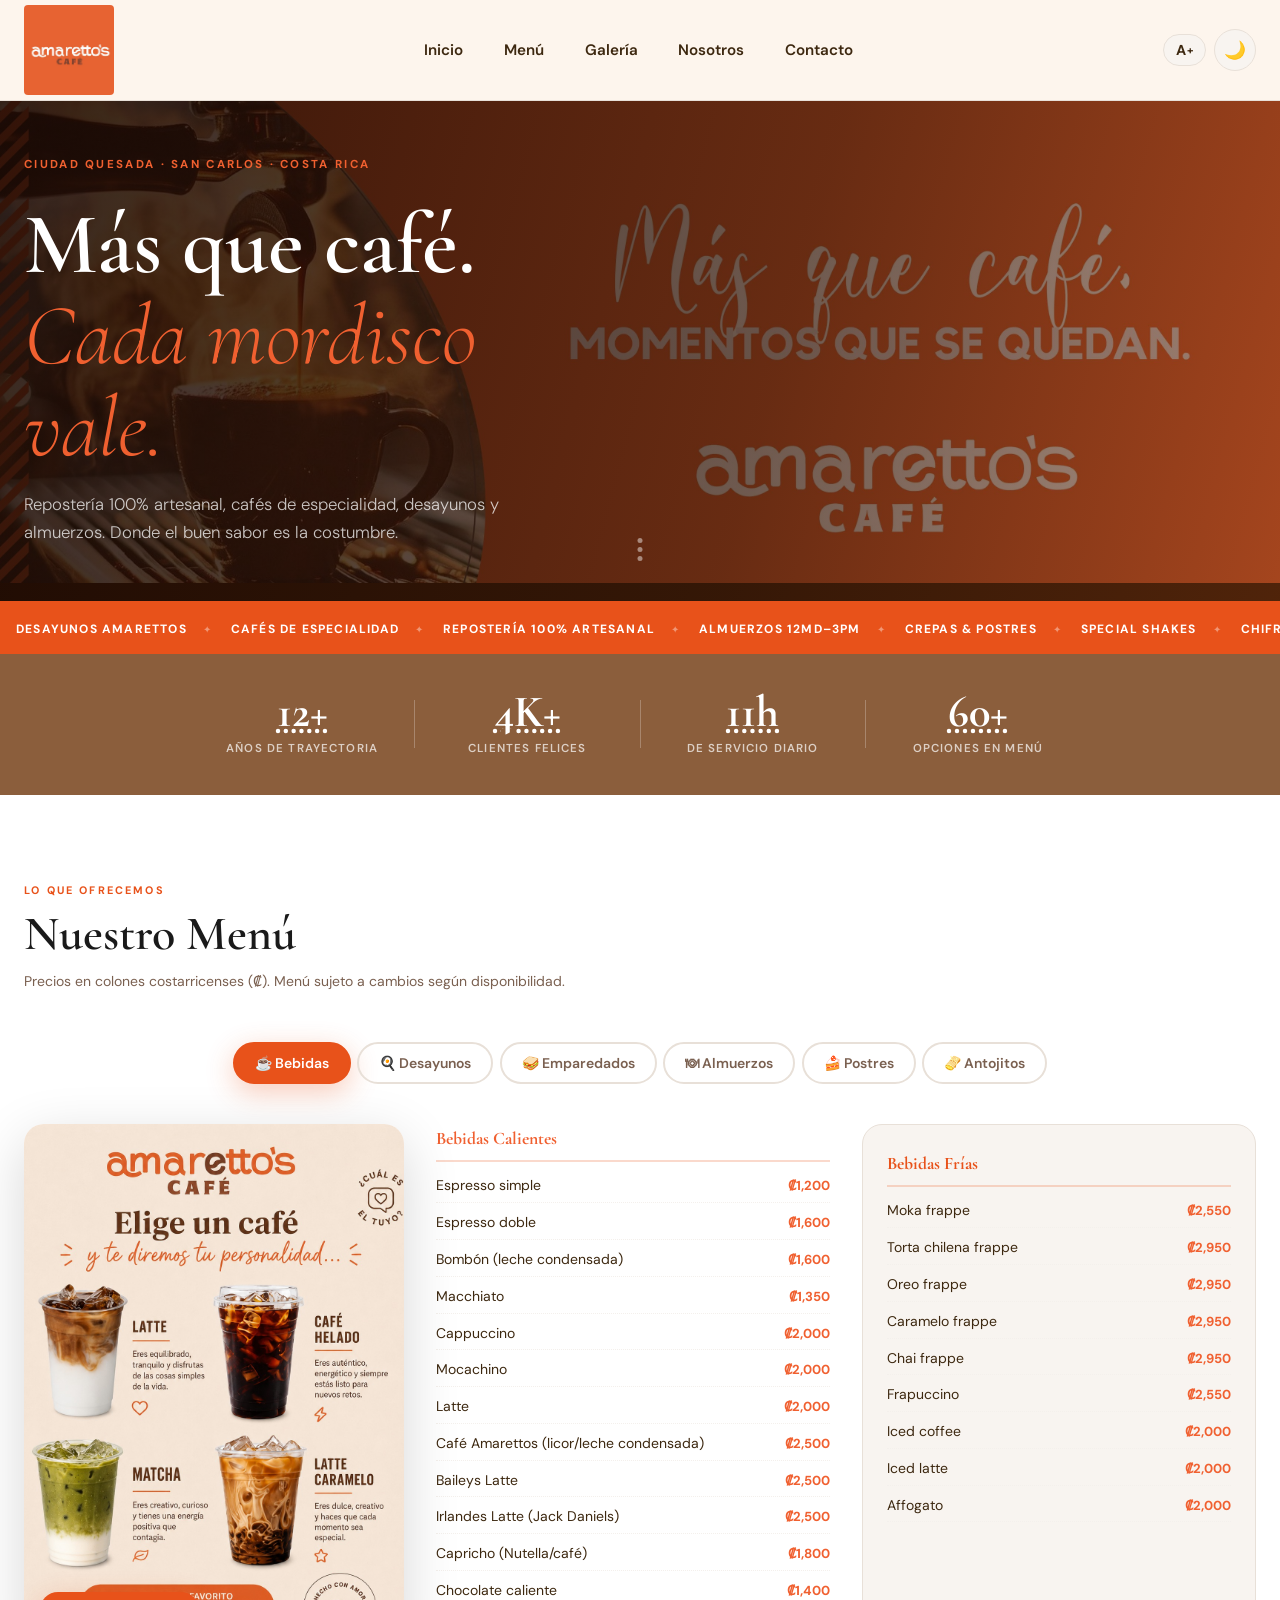
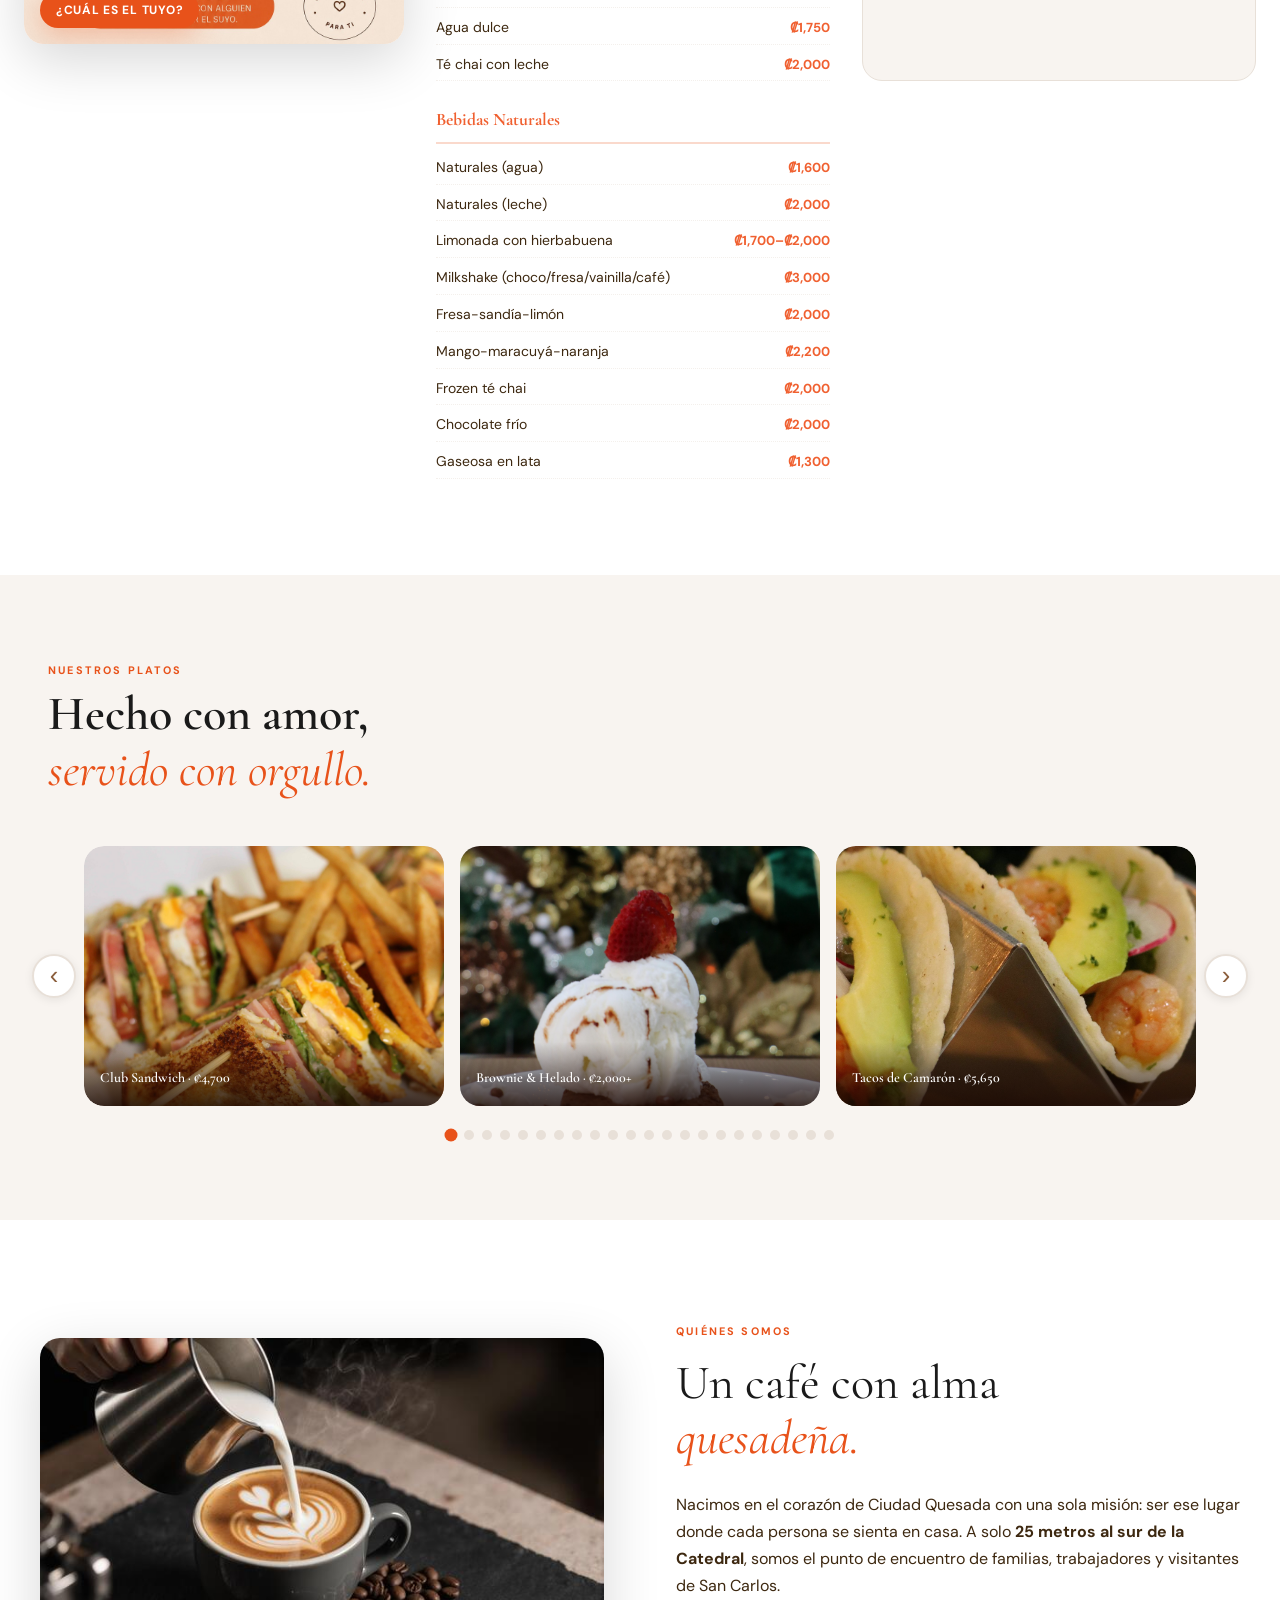
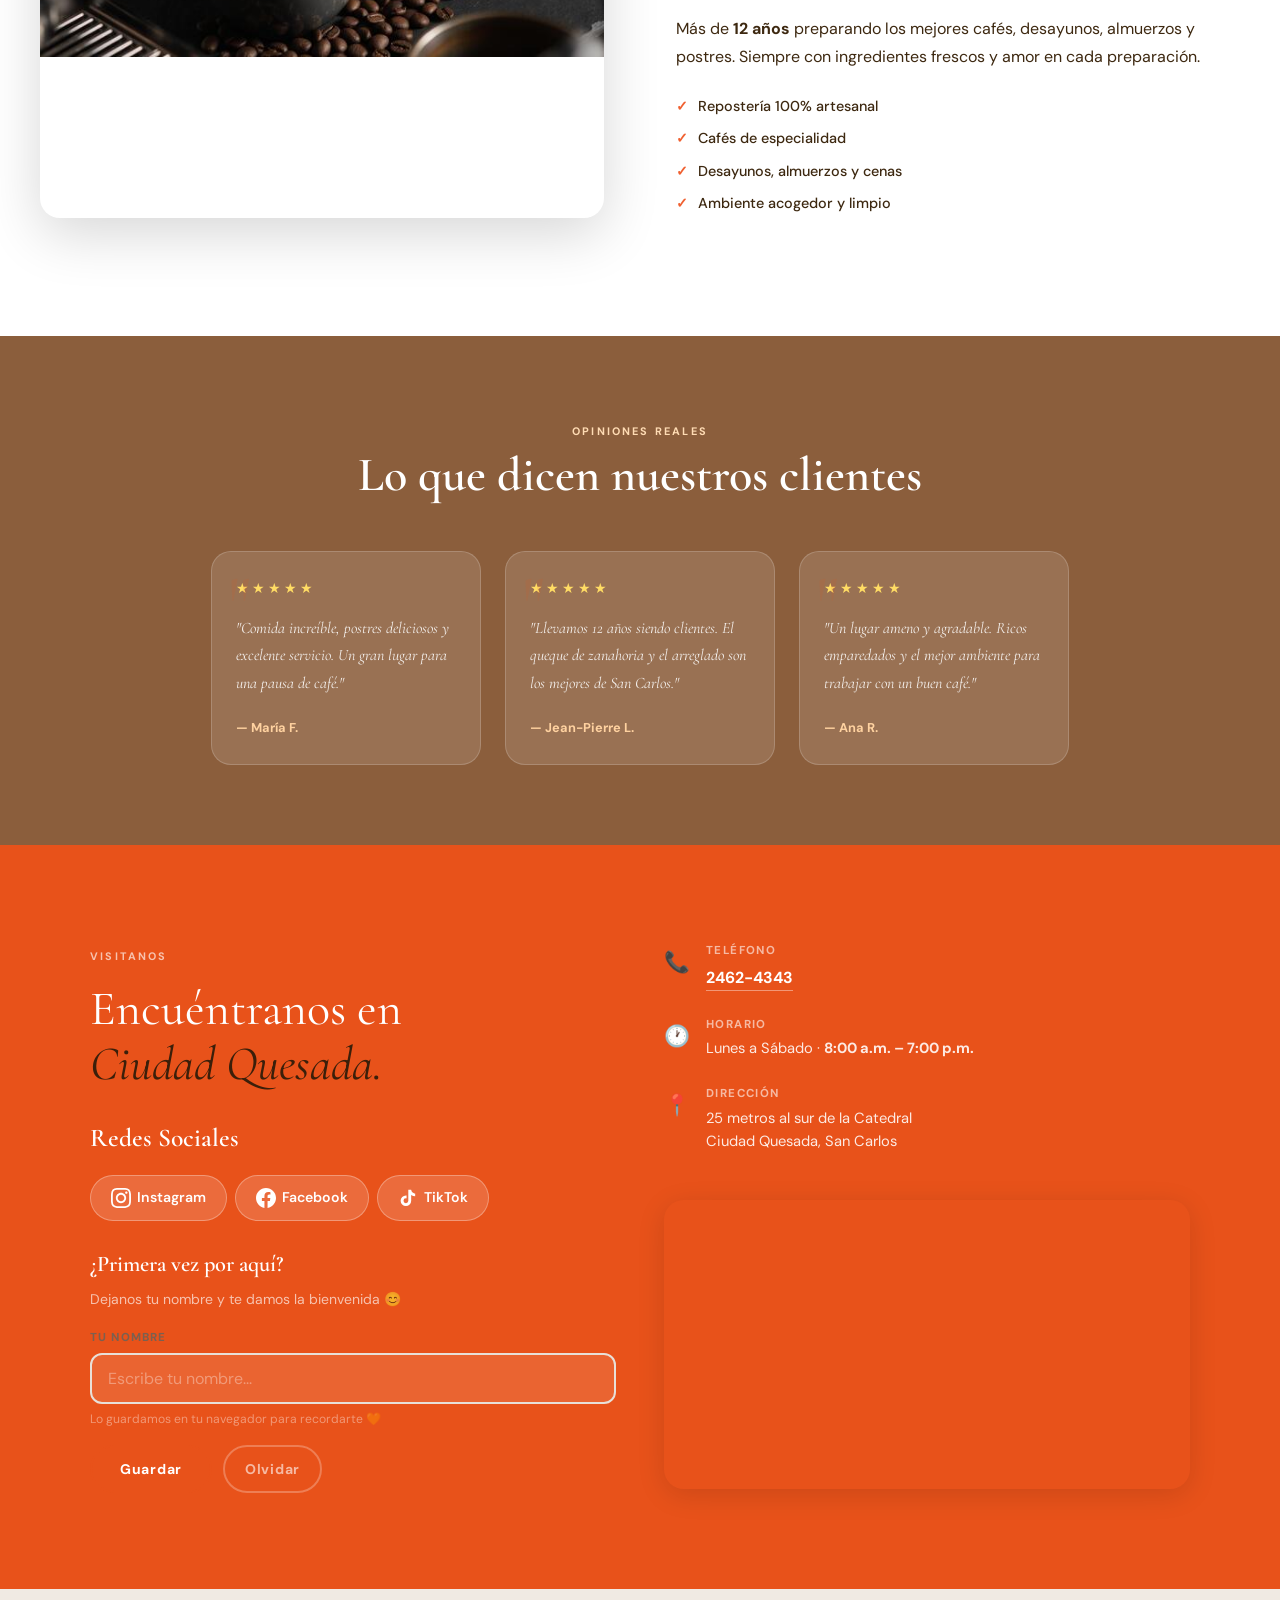
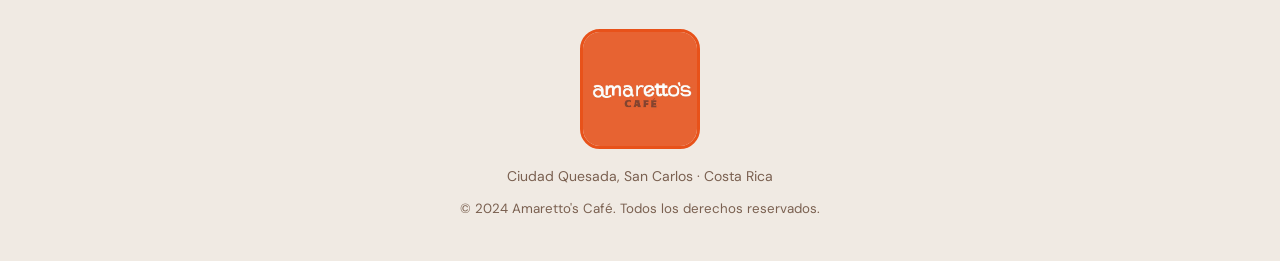
==== commit 1770ff68: "feax: Corrijo dimensiones en movil y agrego imagenes al carrusel" ====
--- a/index.html
+++ b/index.html
@@ -54,7 +54,6 @@
     <!-- ========== HERO ========== -->
     <section class="hero" id="inicio" aria-labelledby="hero-heading">
       <div class="hero-bg" aria-hidden="true">
-        <img src="img/hero-banner.jpg" alt="" >
         <div class="hero-overlay"></div>
       </div>
       <div class="hero-inner">
@@ -444,47 +443,115 @@
 
         <div class="carousel-track-outer" aria-live="polite">
           <div class="carousel-track" id="carouselTrack" role="list">
-
-            <figure class="carousel-slide">
-              <img src="img/club-sandwich.jpg" alt="Club Sandwich Amarettos con jamón, lechuga, tomate, huevo y papas artesanales" >
+            <figure class="carousel-slide">
+              <img src="img/club-sandwich.jpg" alt="Club Sandwich Amarettos con jamón, lechuga, tomate, huevo y papas artesanales" loading="lazy">
               <figcaption>Club Sandwich · ₡4,700</figcaption>
             </figure>
 
             <figure class="carousel-slide">
-              <img src="img/brownie-helado.jpg" alt="Brownie caliente con helado de vainilla y fresa de Amaretto's Café" >
+              <img src="img/brownie-helado.jpg" alt="Brownie caliente con helado de vainilla y fresa de Amaretto's Café" loading="lazy">
               <figcaption>Brownie & Helado · ₡2,000+</figcaption>
             </figure>
 
             <figure class="carousel-slide">
-              <img src="img/taquitos-pescado.jpg" alt="Taquitos de pescado crocantes con salsas de Amaretto's Café" >
-              <figcaption>Taquitos de Pescado · ₡5,100</figcaption>
-            </figure>
-
-            <figure class="carousel-slide">
-              <img src="img/deditos-pollo.jpg" alt="Deditos de pollo crocantes con papas fritas y salsa de Amaretto's Café" >
+              <img src="img/tacos-camaron.jpg" alt="Tacos de camarón con aguacate y verduras frescas de Amaretto's Café" loading="lazy">
+              <figcaption>Tacos de Camarón · ₡5,650</figcaption>
+            </figure>
+
+            <figure class="carousel-slide">
+              <img src="img/mozzarella-sticks.jpg" alt="Mozzarella sticks crocantes con salsa de tomate de Amaretto's Café" loading="lazy">
+              <figcaption>Mozzarella Sticks · ₡3,850</figcaption>
+            </figure>
+
+            <figure class="carousel-slide">
+              <img src="img/crepa-helado.jpg" alt="Crepa con helado de vainilla, fresas y crema batida de Amaretto's Café" loading="lazy">
+              <figcaption>Crepa con Helado · ₡3,300</figcaption>
+            </figure>
+
+            <figure class="carousel-slide">
+              <img src="img/queque-zanahoria.jpg" alt="Queque de zanahoria con frosting de Amaretto's Café" loading="lazy">
+              <figcaption>Queque de Zanahoria · ₡2,500</figcaption>
+            </figure>
+
+            <figure class="carousel-slide">
+              <img src="img/pie-limon.jpg" alt="Pay de limón con merengue de Amaretto's Café" loading="lazy">
+              <figcaption>Pay de Limón · ₡2,400</figcaption>
+            </figure>
+
+            <figure class="carousel-slide">
+              <img src="img/red-velvet.jpg" alt="Queque red velvet con frosting blanco de Amaretto's Café" loading="lazy">
+              <figcaption>Red Velvet · ₡2,500</figcaption>
+            </figure>
+
+            <figure class="carousel-slide">
+              <img src="img/mini-croissants.jpg" alt="Mini croissants rellenos artesanales de Amaretto's Café" loading="lazy">
+              <figcaption>Mini Croissants · desde ₡1,600</figcaption>
+            </figure>
+
+            <figure class="carousel-slide">
+              <img src="img/empanadas-artesanales.jpg" alt="Empanadas artesanales doradas de Amaretto's Café" loading="lazy">
+              <figcaption>Empanadas · desde ₡1,600</figcaption>
+            </figure>
+
+            <figure class="carousel-slide">
+              <img src="img/tortilla-queso.jpg" alt="Tortilla de queso con natilla y empanadas de Amaretto's Café" loading="lazy">
+              <figcaption>Tortilla de Queso · ₡2,300</figcaption>
+            </figure>
+
+            <figure class="carousel-slide">
+              <img src="img/quesadilla-pollo.jpg" alt="Quesadillas de pollo con ensalada y pico de gallo de Amaretto's Café" loading="lazy">
+              <figcaption>Quesadilla de Pollo · ₡3,500</figcaption>
+            </figure>
+
+            <figure class="carousel-slide">
+              <img src="img/pollo-salsa-blanca.jpg" alt="Pollo en salsa blanca con arroz y ensalada de Amaretto's Café" loading="lazy">
+              <figcaption>Pollo en Salsa Blanca · ₡4,750</figcaption>
+            </figure>
+
+            <figure class="carousel-slide">
+              <img src="img/ensalada-pollo-plancha.jpg" alt="Ensalada de pollo a la plancha con vegetales frescos de Amaretto's Café" loading="lazy">
+              <figcaption>Ensalada de Pollo · ₡5,500</figcaption>
+            </figure>
+
+            <figure class="carousel-slide">
+              <img src="img/picadillo.jpg" alt="Picadillo tradicional de Amaretto's Café acompañado de café" loading="lazy">
+              <figcaption>Picadillo Tradicional · ₡1,800</figcaption>
+            </figure>
+
+            <figure class="carousel-slide">
+              <img src="img/cafe-tortilla.jpg" alt="Café latte con tortilla de queso en Amaretto's Café" loading="lazy">
+              <figcaption>Cafecito & Típicos</figcaption>
+            </figure>
+
+            <figure class="carousel-slide">
+              <img src="img/rollo-cafe.jpg" alt="Rollo de canela con cafés de especialidad en Amaretto's Café" loading="lazy">
+              <figcaption>Rollo de Canela · ₡1,450</figcaption>
+            </figure>
+
+            <figure class="carousel-slide">
+              <img src="img/cheesecake-brownie.jpg" alt="Cheesecake y brownie con helado de Amaretto's Café" loading="lazy">
+              <figcaption>Postres del día</figcaption>
+            </figure>
+
+            <figure class="carousel-slide">
+              <img src="img/galletas-alfajores.jpg" alt="Galletas y alfajores artesanales de Amaretto's Café" loading="lazy">
+              <figcaption>Repostería Artesanal</figcaption>
+            </figure>
+
+            <figure class="carousel-slide">
+              <img src="img/batido-verde.jpg" alt="Batido verde natural saludable de Amaretto's Café" loading="lazy">
+              <figcaption>Batido Natural · ₡1,600</figcaption>
+            </figure>
+
+            <figure class="carousel-slide">
+              <img src="img/deditos-pollo.jpg" alt="Deditos de pollo crocantes con papas fritas y salsa de Amaretto's Café" loading="lazy">
               <figcaption>Deditos de Pollo · ₡4,500</figcaption>
             </figure>
 
             <figure class="carousel-slide">
-              <img src="img/empanadas.jpg" alt="Empanadas crujientes artesanales de Amaretto's Café" >
-              <figcaption>Empanadas Artesanales</figcaption>
-            </figure>
-
-            <figure class="carousel-slide">
-              <img src="img/desayuno-gallo.jpg" alt="Desayuno típico tico con gallo pinto, huevo, plátano y queso Turrialba" >
-              <figcaption>Desayuno Tico · desde ₡1,800</figcaption>
-            </figure>
-
-            <figure class="carousel-slide">
-              <img src="img/hamburguesa.jpg" alt="Hamburguesa artesanal de carne con papas fritas de Amaretto's Café" >
+              <img src="img/hamburguesa.jpg" alt="Hamburguesa artesanal de carne con papas fritas de Amaretto's Café" loading="lazy">
               <figcaption>Hamburguesa · ₡5,200</figcaption>
             </figure>
-
-            <figure class="carousel-slide">
-              <img src="img/arroz-pollo.jpg" alt="Arroz con pollo colorido y lleno de sabor de Amaretto's Café" >
-              <figcaption>Arroz con Pollo · ₡4,100</figcaption>
-            </figure>
-
           </div>
         </div>
 
--- a/css/style.css
+++ b/css/style.css
@@ -138,6 +138,7 @@
   color: var(--color-text);
   line-height: 1.7;
   overflow-x: hidden;
+  -webkit-overflow-scrolling: touch;
   transition: background var(--transition), color var(--transition);
 }
 img { max-width: 100%; height: 100%; object-fit: cover; display: block; }
@@ -298,11 +299,19 @@
 /* HERO */
 .hero {
   position: relative;
-  min-height: max(37.6vw, 500px);
+  min-height: 500px;
+  height: max(37.6vw, 500px); /* proporcion exacta de la imagen 3338x1256 */
   display: flex; align-items: center; overflow: hidden;
-}
-.hero-bg { position: absolute; inset: 0; z-index: 0; }
-.hero-bg img { width: 100%; height: 100%; object-fit: cover; object-position: center; animation: heroZoom 14s ease-in-out infinite alternate; }
+  background-color: #3B1F0A;
+}
+.hero-bg {
+  position: absolute; inset: 0; z-index: 0;
+  background-image: url('../img/hero-banner.jpg');
+  background-repeat: no-repeat;
+  background-size: 100% auto;
+  background-position: center top;
+  animation: heroZoom 14s ease-in-out infinite alternate;
+}
 @keyframes heroZoom { from { transform: scale(1); } to { transform: scale(1.03); } }
 .hero-overlay { position: absolute; inset: 0; background: linear-gradient(105deg, rgba(26,8,2,.88) 0%, rgba(50,20,5,.70) 60%, rgba(100,40,10,.50) 100%); }
 .hero-inner { position: relative; z-index: 1; width: 100%; max-width: 1280px; margin: 0 auto; padding: var(--space-xl) var(--space-lg); }
@@ -389,45 +398,55 @@
 .gallery-section .section-tag { color: var(--color-primary); }
 
 .carousel-wrapper {
-  display: flex;              /* FLEXBOX: botón | track | botón */
+  display: flex;
   align-items: center;
-  gap: var(--space-md);
+  gap: var(--space-sm);
   max-width: 1280px;
   margin: 0 auto var(--space-lg);
+  padding: 0 var(--space-sm);
+  overflow: hidden; /* evita desbordamiento lateral */
 }
 
 .carousel-btn {
   flex-shrink: 0;
-  width: 52px; height: 52px;
+  width: 44px; height: 44px;
   border-radius: 50%;
   border: 2px solid var(--color-border);
   background: var(--color-white);
   color: var(--color-accent);
-  font-size: 2rem;
+  font-size: 1.6rem;
   line-height: 1;
   cursor: pointer;
   transition: all var(--transition);
   display: flex; align-items: center; justify-content: center;
   box-shadow: var(--shadow-sm);
+  z-index: 2;
 }
 .carousel-btn:hover { background: var(--color-primary); color: #fff; border-color: var(--color-primary); transform: scale(1.08); }
 
-.carousel-track-outer { flex: 1; overflow: hidden; border-radius: var(--radius-lg); }
+.carousel-track-outer {
+  flex: 1;
+  overflow: hidden;
+  border-radius: var(--radius-lg);
+  min-width: 0; /* fix flexbox overflow */
+}
 
 /* FLEXBOX: slides en fila */
 .carousel-track {
   display: flex;
   gap: var(--space-md);
   transition: transform .5s cubic-bezier(.4,0,.2,1);
+  will-change: transform;
 }
 
 .carousel-slide {
-  flex: 0 0 calc((100% - 2 * var(--space-md)) / 3); /* 3 visible en desktop */
+  flex: 0 0 calc((100% - 2 * var(--space-md)) / 3);
   border-radius: var(--radius-lg);
   overflow: hidden;
   position: relative;
-}
-.carousel-slide img { width: 100%; height: 260px; object-fit: cover; transition: transform .4s ease; }
+  min-width: 0;
+}
+.carousel-slide img { width: 100%; height: 260px; object-fit: cover; object-position: center 40%; transition: transform .4s ease; display: block; }
 .carousel-slide:hover img { transform: scale(1.05); }
 .carousel-slide figcaption {
   position: absolute; bottom: 0; left: 0; right: 0;
@@ -554,52 +573,86 @@
    Breakpoint 2: móvil   <= 600px
    ============================================= */
 @media (max-width: 960px) {
+  /* Tablet: 768px - 960px */
+
   .nav-menu {
-    display: none; position: absolute; top: 100px; left: 0; right: 0;
-    background: var(--color-bg); border-bottom: 1px solid var(--color-border);
-    flex-direction: column; padding: var(--space-md) var(--space-lg) var(--space-lg);
-    gap: .2rem; box-shadow: var(--shadow-md);
+    display: none;
+    position: absolute;
+    top: 100px; left: 0; right: 0;
+    background: var(--color-bg);
+    border-bottom: 1px solid var(--color-border);
+    flex-direction: column;
+    padding: var(--space-md) var(--space-lg) var(--space-lg);
+    gap: .3rem;
+    box-shadow: var(--shadow-md);
+    z-index: 199;
   }
   html.dark .nav-menu { background: var(--color-bg); }
   .nav-menu.open { display: flex; }
   .nav-toggle    { display: flex; }
 
-  .hero-inner   { padding: 4rem var(--space-lg); }
-  .hero-content { max-width: 100%; }
-
-  .panel-layout { grid-template-columns: 1fr; gap: var(--space-lg); }
-  .panel-img    { height: 300px; }
-  .panel-content{ padding: 0; }
+  .hero-inner    { padding: 4rem var(--space-lg); }
+  .hero-content  { max-width: 100%; }
+
+  .panel-layout  { grid-template-columns: 1fr; gap: var(--space-lg); }
+  .panel-img     { height: 300px; }
+  .panel-content { padding: 0; }
   .menu-grid-items { grid-template-columns: 1fr; }
 
   /* Carrusel: 2 slides en tablet */
   .carousel-slide { flex: 0 0 calc((100% - var(--space-md)) / 2); }
 
-  .about-inner  { grid-template-columns: 1fr; gap: 3rem; }
-  .contact-inner{ grid-template-columns: 1fr; gap: 2.5rem; }
+  .about-inner   { grid-template-columns: 1fr; gap: 3rem; }
+  .contact-inner { grid-template-columns: 1fr; gap: 2.5rem; }
   .contact-map-col { gap: var(--space-lg); }
-  .stat-div     { height: 40px; }
+  .stat-div      { height: 40px; }
 }
 
 @media (max-width: 600px) {
+  /* Móvil: hasta 600px */
+
   .navbar       { padding: 0 var(--space-md); height: 80px; }
-  .nav-logo-img { height: 68px; }
-  .hero-title   { font-size: 2.2rem; }
-  .hero-inner   { padding: 3rem var(--space-md); }
+  .nav-logo-img { height: 60px; }
+  .nav-menu     { top: 80px; }
+
+  .hero-title   { font-size: 2rem; }
+  .hero-inner   { padding: 2.5rem var(--space-md); }
+  .hero-sub     { font-size: .95rem; }
 
   /* Carrusel: 1 slide en móvil */
-  .carousel-slide { flex: 0 0 100%; }
-  .carousel-btn   { width: 40px; height: 40px; font-size: 1.5rem; }
-
-  .testi-flex   { flex-direction: column; align-items: stretch; }
+  .carousel-slide     { flex: 0 0 100%; }
+  .carousel-slide img { height: 200px; }
+  .carousel-btn       { width: 36px; height: 36px; font-size: 1.3rem; }
+  .carousel-wrapper   { gap: 6px; padding: 0 var(--space-sm); }
+
+  /* Tabs: scroll horizontal */
+  .tab-bar {
+    flex-wrap: nowrap;
+    overflow-x: auto;
+    justify-content: flex-start;
+    padding-bottom: var(--space-sm);
+    -webkit-overflow-scrolling: touch;
+    scrollbar-width: none;
+  }
+  .tab-bar::-webkit-scrollbar { display: none; }
+  .tab-btn  { flex-shrink: 0; padding: 8px 12px; font-size: .78rem; }
+
+  .panel-img { height: 200px; }
+
+  .testi-flex   { flex-direction: column; }
   .tcard        { max-width: 100%; }
-  .tab-btn      { padding: 8px 12px; font-size: .78rem; }
-
+
+  .section-header { padding: 0 var(--space-md); }
   .about-section, .testi-section, .contact-section,
-  .gallery-section, .menu-section { padding-left: var(--space-md); padding-right: var(--space-md); }
-  .section-header { padding: 0 var(--space-md); }
-  .stat-div     { display: none; }
-  .stats-flex   { gap: var(--space-md); }
-  .social-links { gap: var(--space-xs); }
-  .social-btn   { padding: 7px 12px; font-size: .78rem; }
-}
+  .gallery-section, .menu-section {
+    padding-left: var(--space-md);
+    padding-right: var(--space-md);
+  }
+
+  .stat-div   { display: none; }
+  .stats-flex { gap: var(--space-md); }
+
+  .social-btn { padding: 8px 12px; font-size: .78rem; }
+
+  .about-inner { gap: 2rem; }
+}
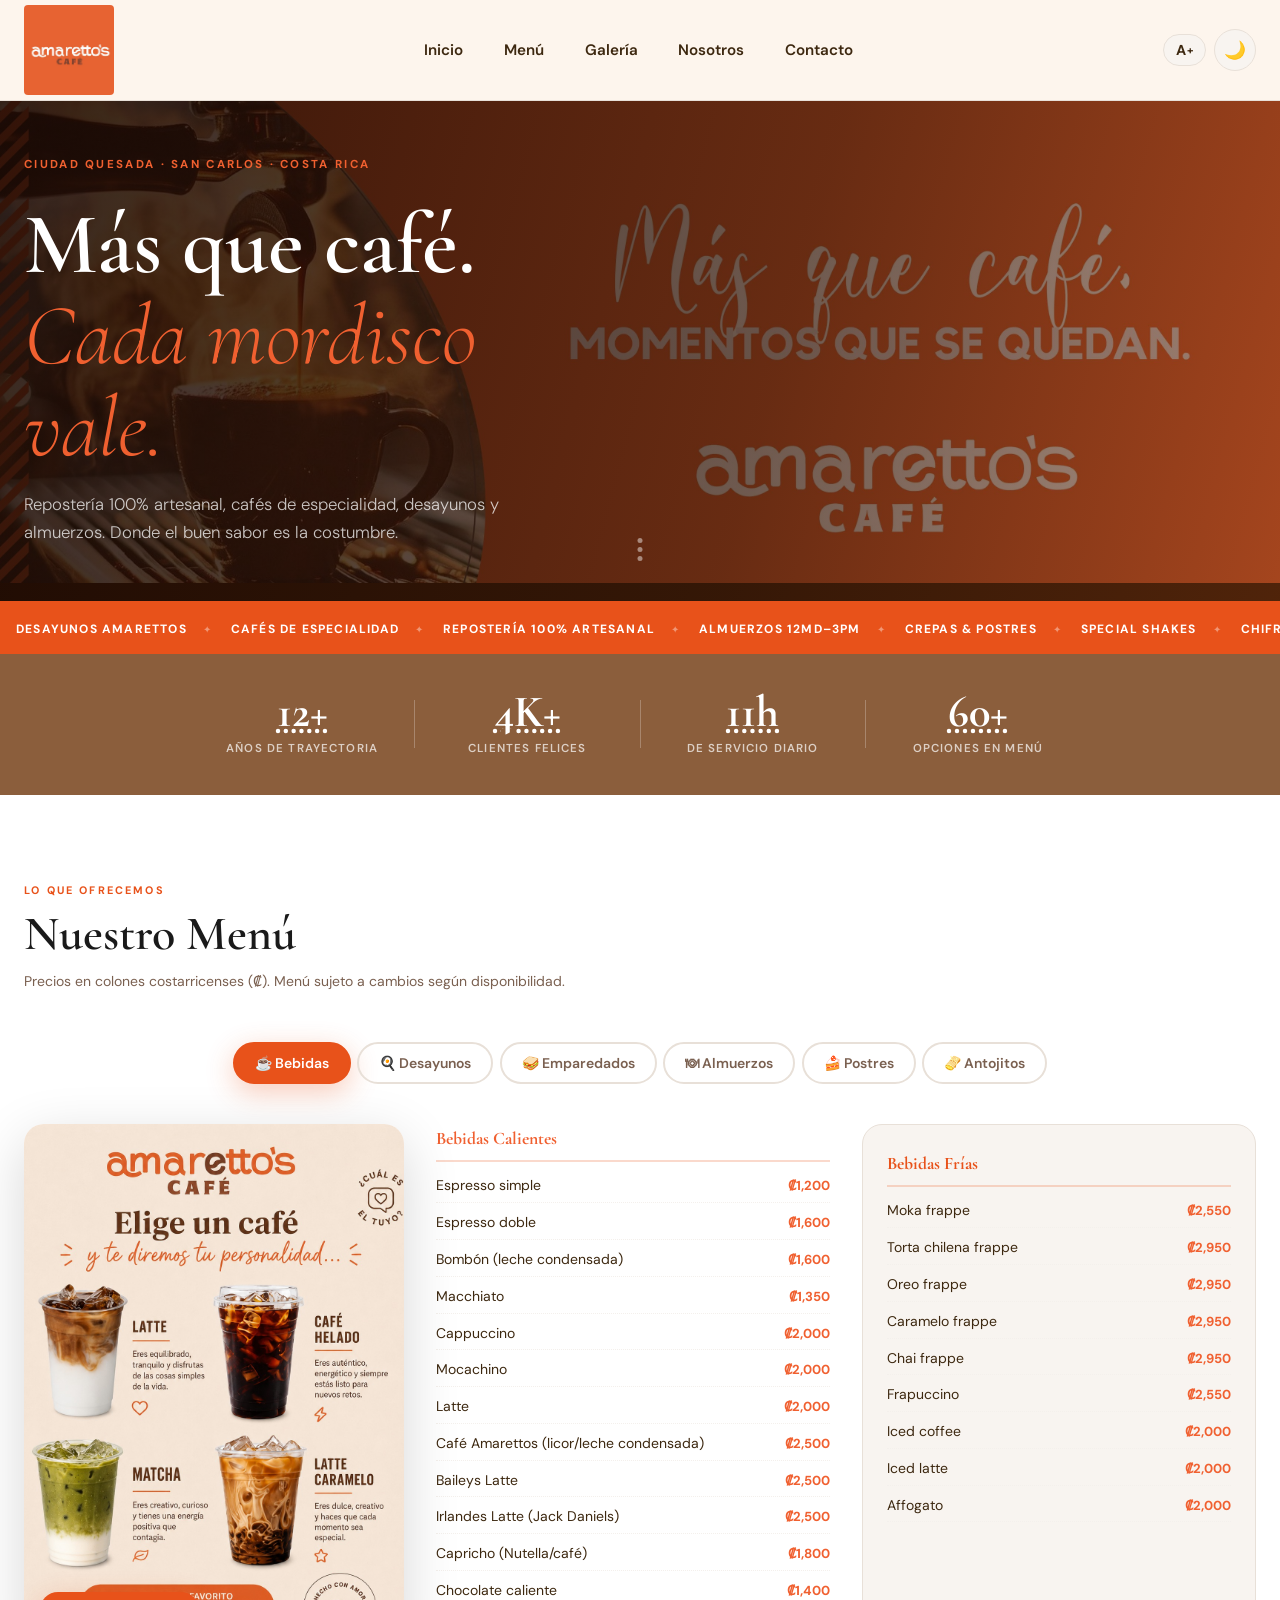
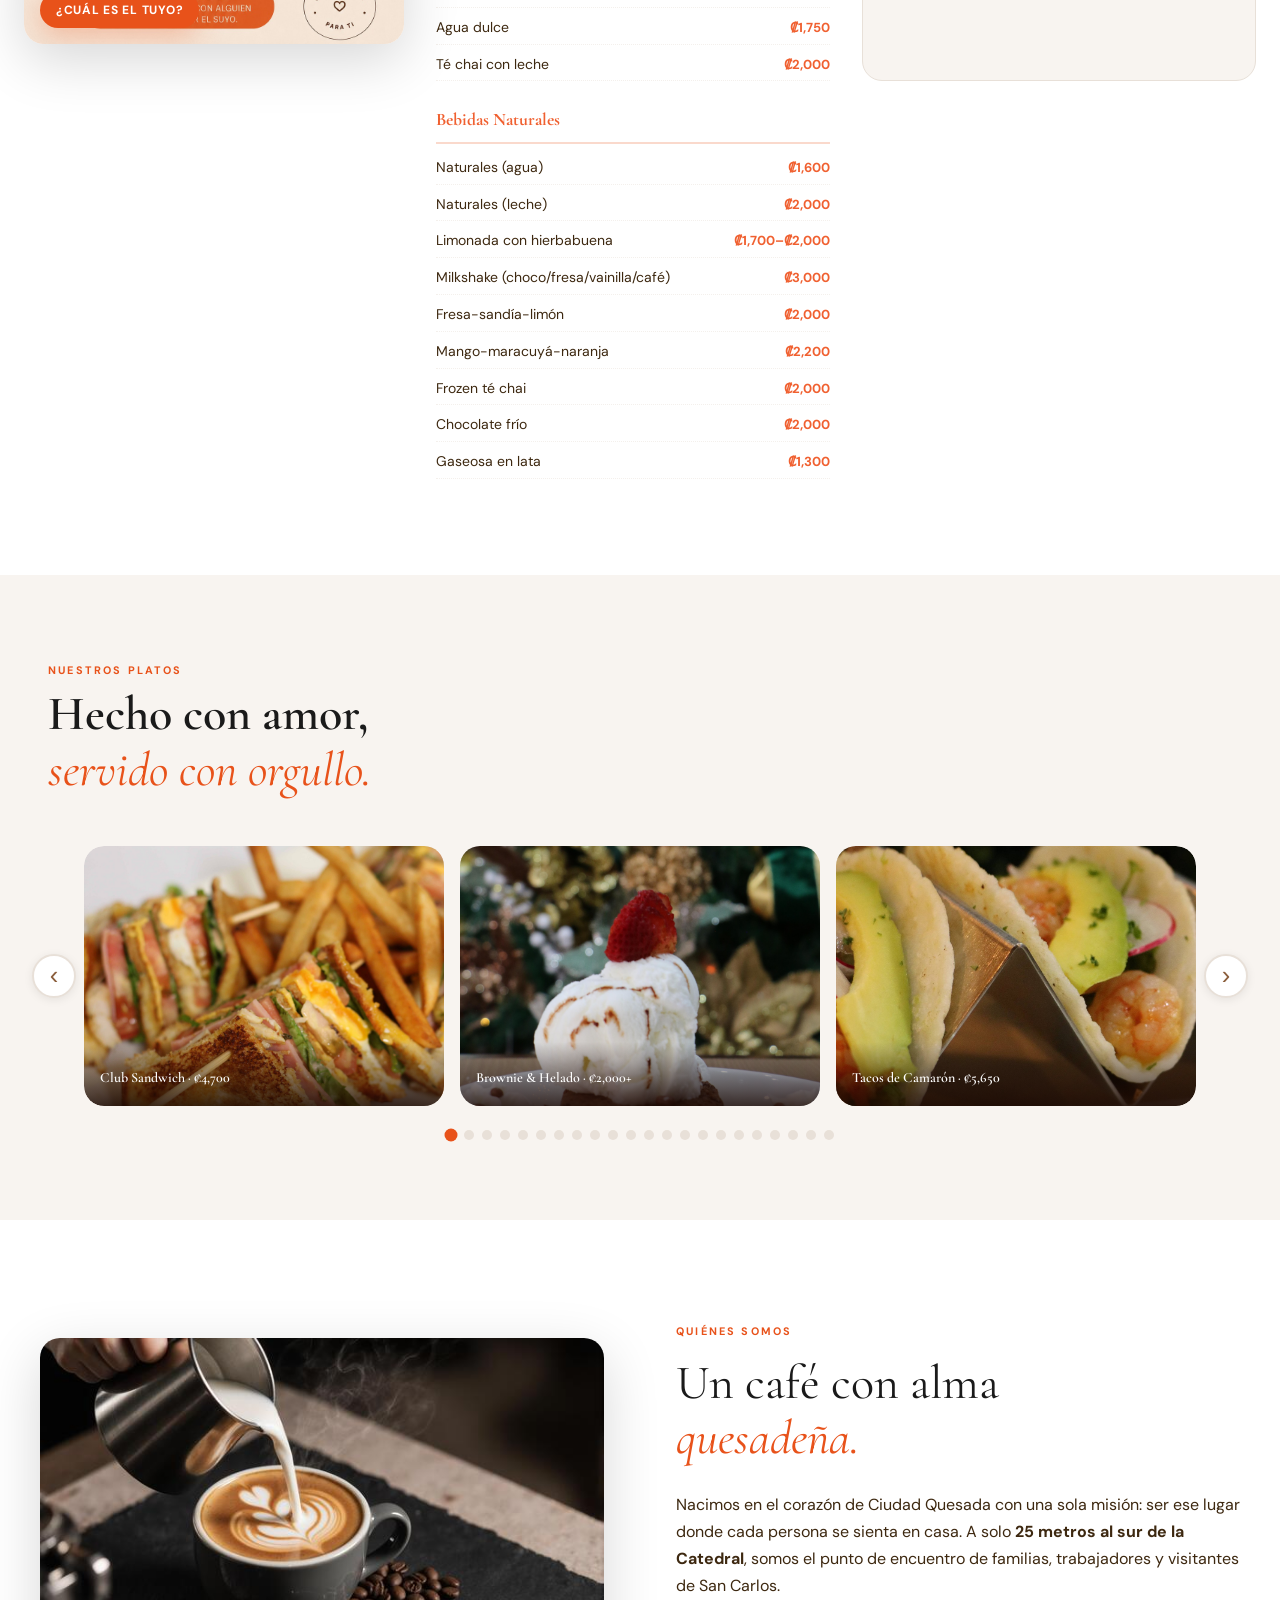
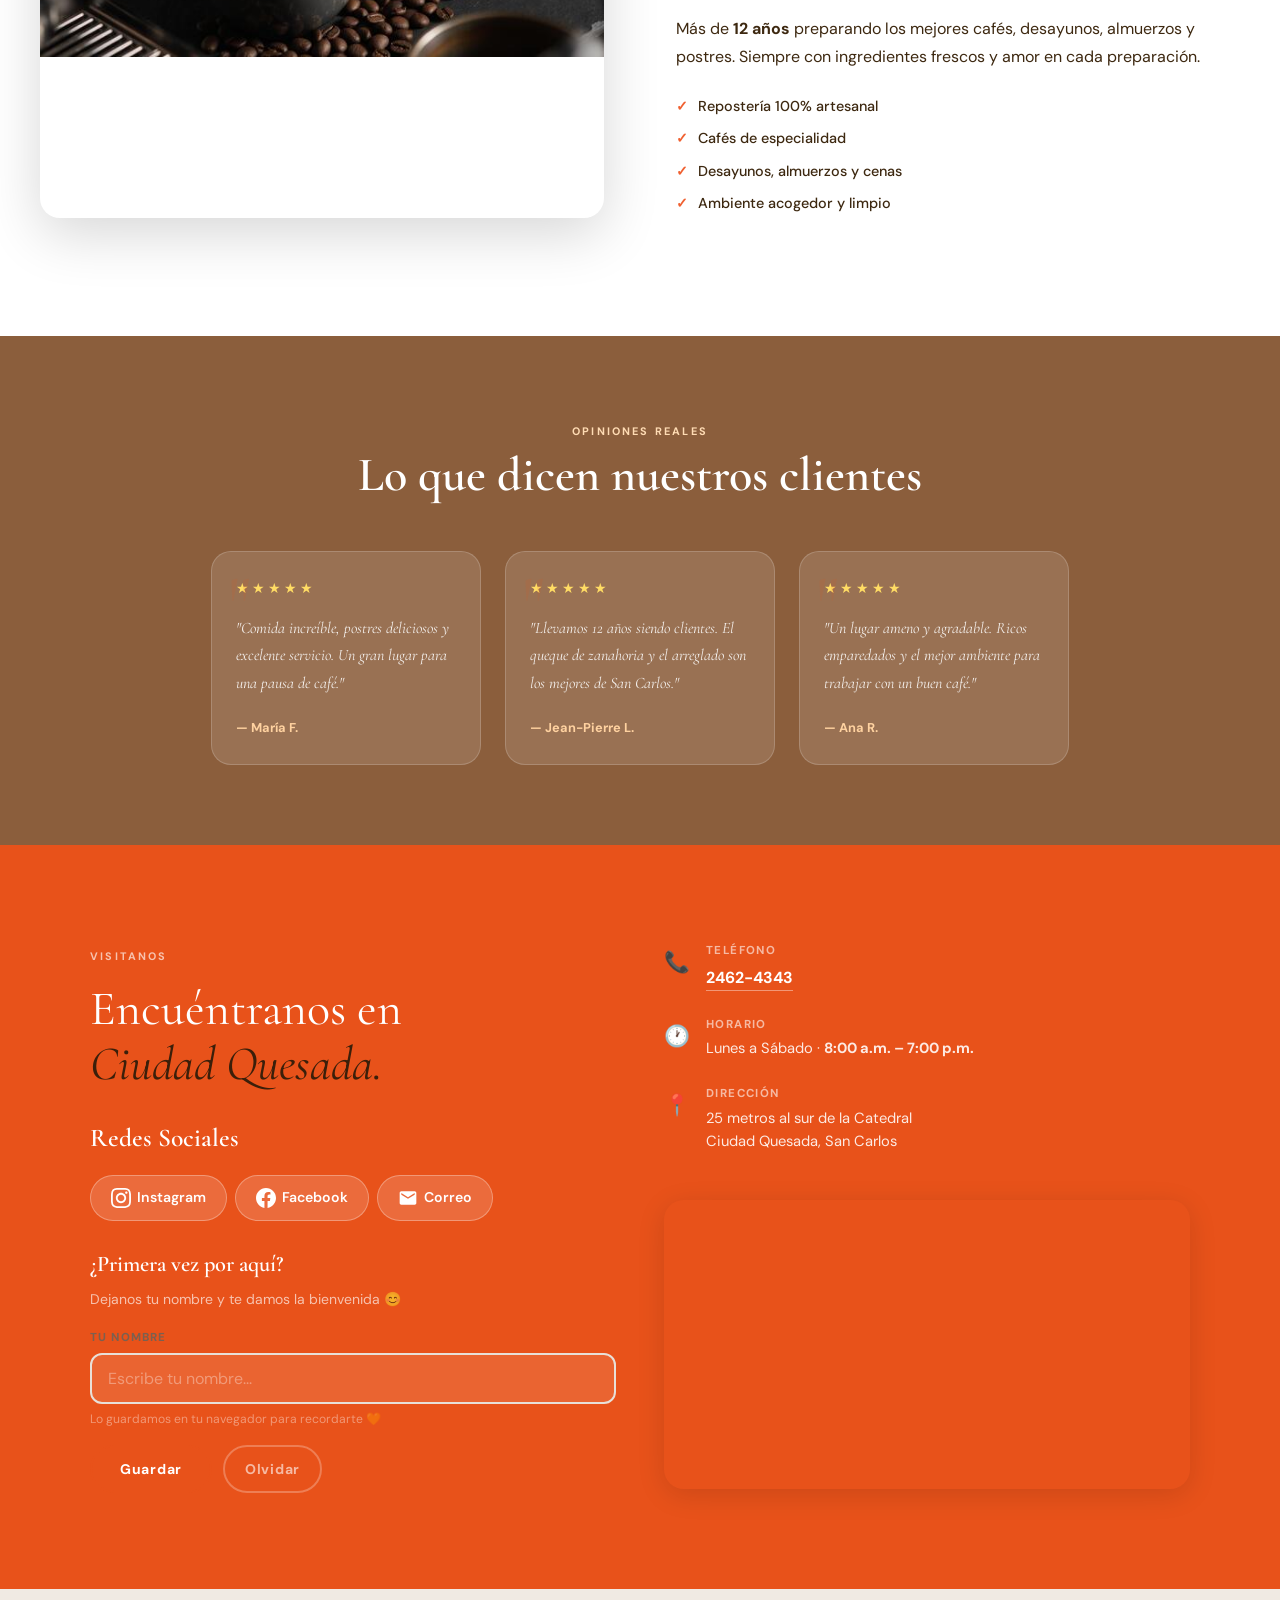
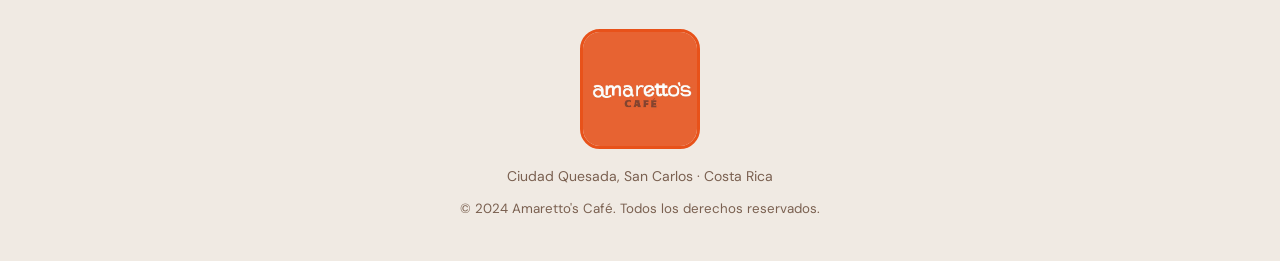
==== commit 9c2cc7d9: "Fix: Corrijo link de los botones de redes y sustituyo uno" ====
--- a/index.html
+++ b/index.html
@@ -631,13 +631,13 @@
                 <svg width="20" height="20" viewBox="0 0 24 24" fill="currentColor" aria-hidden="true"><path d="M12 2.163c3.204 0 3.584.012 4.85.07 3.252.148 4.771 1.691 4.919 4.919.058 1.265.069 1.645.069 4.849 0 3.205-.012 3.584-.069 4.849-.149 3.225-1.664 4.771-4.919 4.919-1.266.058-1.644.07-4.85.07-3.204 0-3.584-.012-4.849-.07-3.26-.149-4.771-1.699-4.919-4.92-.058-1.265-.07-1.644-.07-4.849 0-3.204.013-3.583.07-4.849.149-3.227 1.664-4.771 4.919-4.919 1.266-.057 1.645-.069 4.849-.069zm0-2.163c-3.259 0-3.667.014-4.947.072-4.358.2-6.78 2.618-6.98 6.98-.059 1.281-.073 1.689-.073 4.948 0 3.259.014 3.668.072 4.948.2 4.358 2.618 6.78 6.98 6.98 1.281.058 1.689.072 4.948.072 3.259 0 3.668-.014 4.948-.072 4.354-.2 6.782-2.618 6.979-6.98.059-1.28.073-1.689.073-4.948 0-3.259-.014-3.667-.072-4.947-.196-4.354-2.617-6.78-6.979-6.98-1.281-.059-1.69-.073-4.949-.073zm0 5.838c-3.403 0-6.162 2.759-6.162 6.162s2.759 6.163 6.162 6.163 6.162-2.759 6.162-6.163c0-3.403-2.759-6.162-6.162-6.162zm0 10.162c-2.209 0-4-1.79-4-4 0-2.209 1.791-4 4-4s4 1.791 4 4c0 2.21-1.791 4-4 4zm6.406-11.845c-.796 0-1.441.645-1.441 1.44s.645 1.44 1.441 1.44c.795 0 1.439-.645 1.439-1.44s-.644-1.44-1.439-1.44z"/></svg>
                 Instagram
               </a>
-              <a href="https://www.facebook.com/amarettoscafe" target="_blank" rel="noopener noreferrer" class="social-btn" aria-label="Facebook de Amaretto's Café, se abre en nueva pestaña">
+              <a href="https://www.facebook.com/amarettoscq" target="_blank" rel="noopener noreferrer" class="social-btn" aria-label="Facebook de Amaretto's Café, se abre en nueva pestaña">
                 <svg width="20" height="20" viewBox="0 0 24 24" fill="currentColor" aria-hidden="true"><path d="M24 12.073c0-6.627-5.373-12-12-12s-12 5.373-12 12c0 5.99 4.388 10.954 10.125 11.854v-8.385H7.078v-3.47h3.047V9.43c0-3.007 1.792-4.669 4.533-4.669 1.312 0 2.686.235 2.686.235v2.953H15.83c-1.491 0-1.956.925-1.956 1.874v2.25h3.328l-.532 3.47h-2.796v8.385C19.612 23.027 24 18.062 24 12.073z"/></svg>
                 Facebook
               </a>
-              <a href="https://www.tiktok.com/@amarettos_cq" target="_blank" rel="noopener noreferrer" class="social-btn" aria-label="TikTok de Amaretto's Café, se abre en nueva pestaña">
-                <svg width="20" height="20" viewBox="0 0 24 24" fill="currentColor" aria-hidden="true"><path d="M19.59 6.69a4.83 4.83 0 01-3.77-4.25V2h-3.45v13.67a2.89 2.89 0 01-2.88 2.5 2.89 2.89 0 01-2.89-2.89 2.89 2.89 0 012.89-2.89c.28 0 .54.04.79.1V9.01a6.33 6.33 0 00-.79-.05 6.34 6.34 0 00-6.34 6.34 6.34 6.34 0 006.34 6.34 6.34 6.34 0 006.33-6.34V8.5a8.18 8.18 0 004.79 1.52V6.57a4.85 4.85 0 01-1.02.12z"/></svg>
-                TikTok
+              <a href="mailto:amarettoscafe@gmail.com" class="social-btn" aria-label="Enviar correo a Amaretto's Café">
+                <svg width="20" height="20" viewBox="0 0 24 24" fill="currentColor" aria-hidden="true"><path d="M20 4H4c-1.1 0-2 .9-2 2v12c0 1.1.9 2 2 2h16c1.1 0 2-.9 2-2V6c0-1.1-.9-2-2-2zm0 4l-8 5-8-5V6l8 5 8-5v2z"/></svg>
+                Correo
               </a>
             </nav>
           </section>
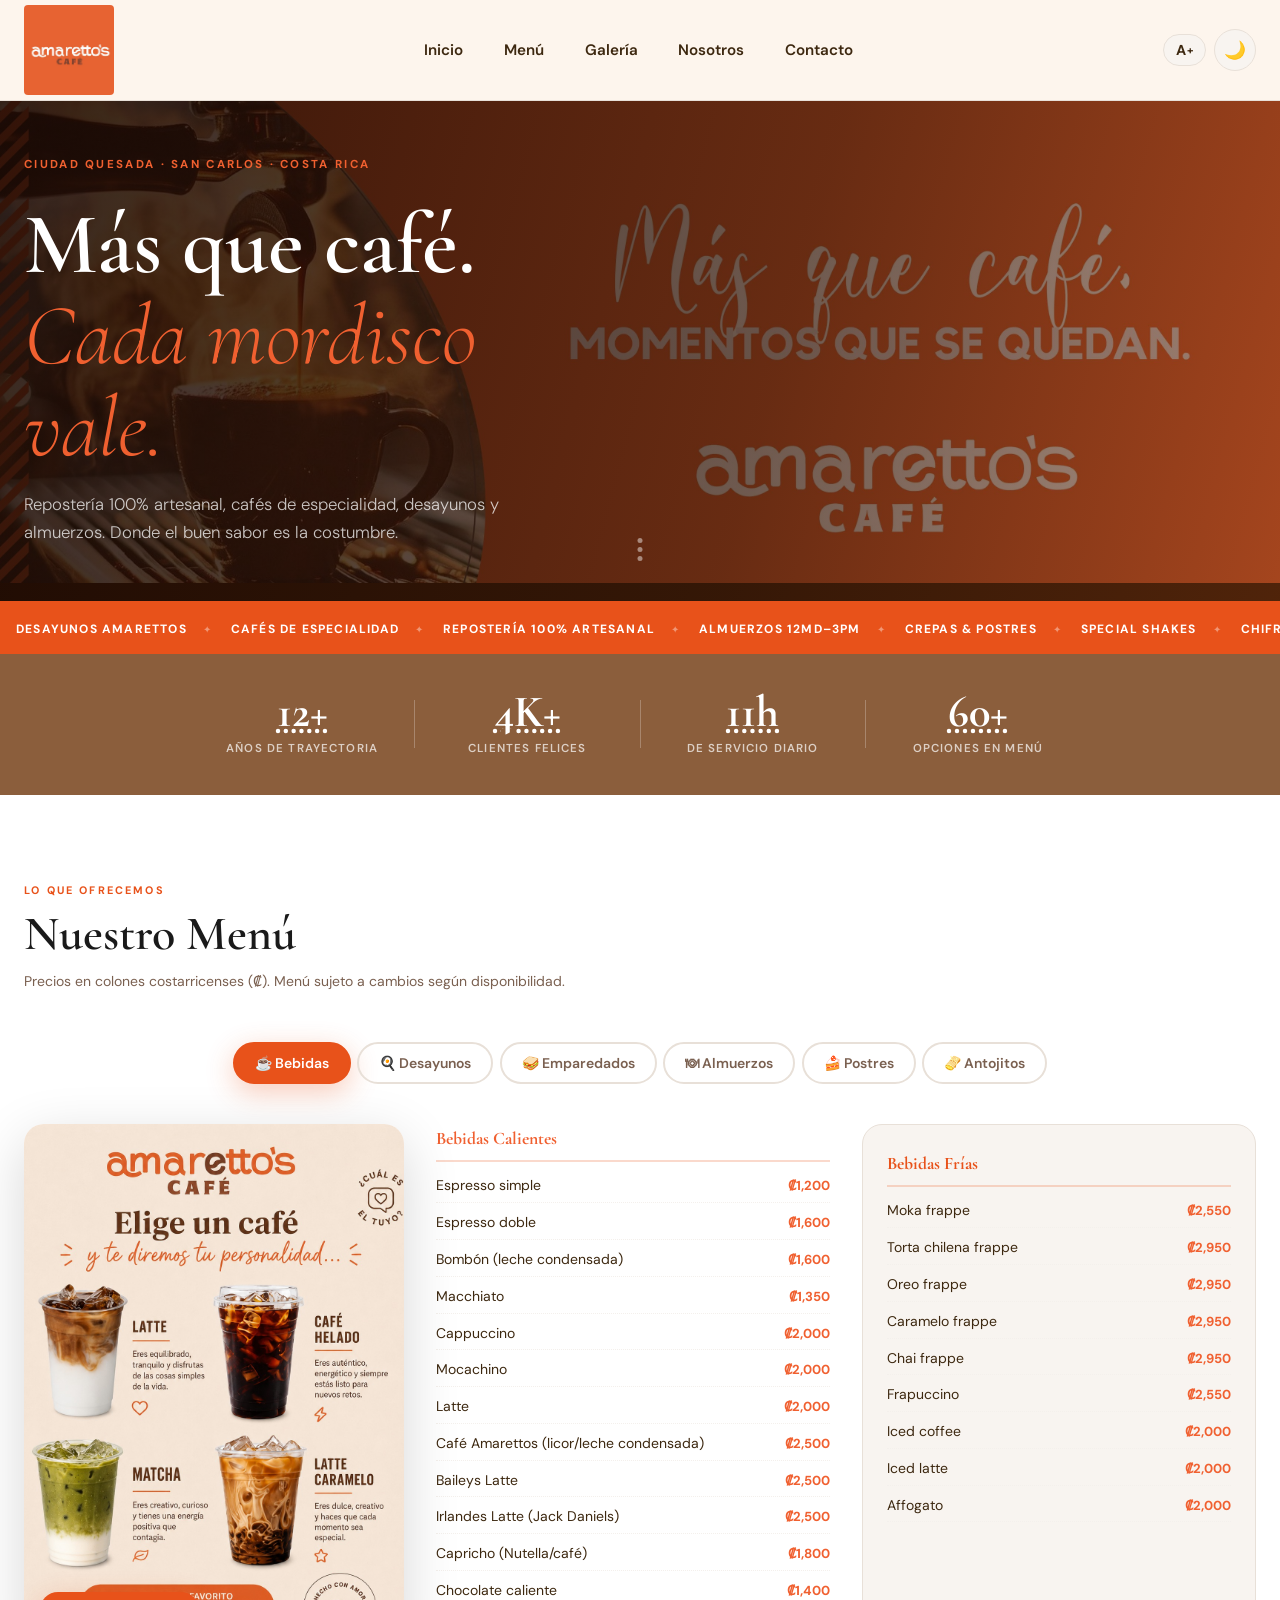
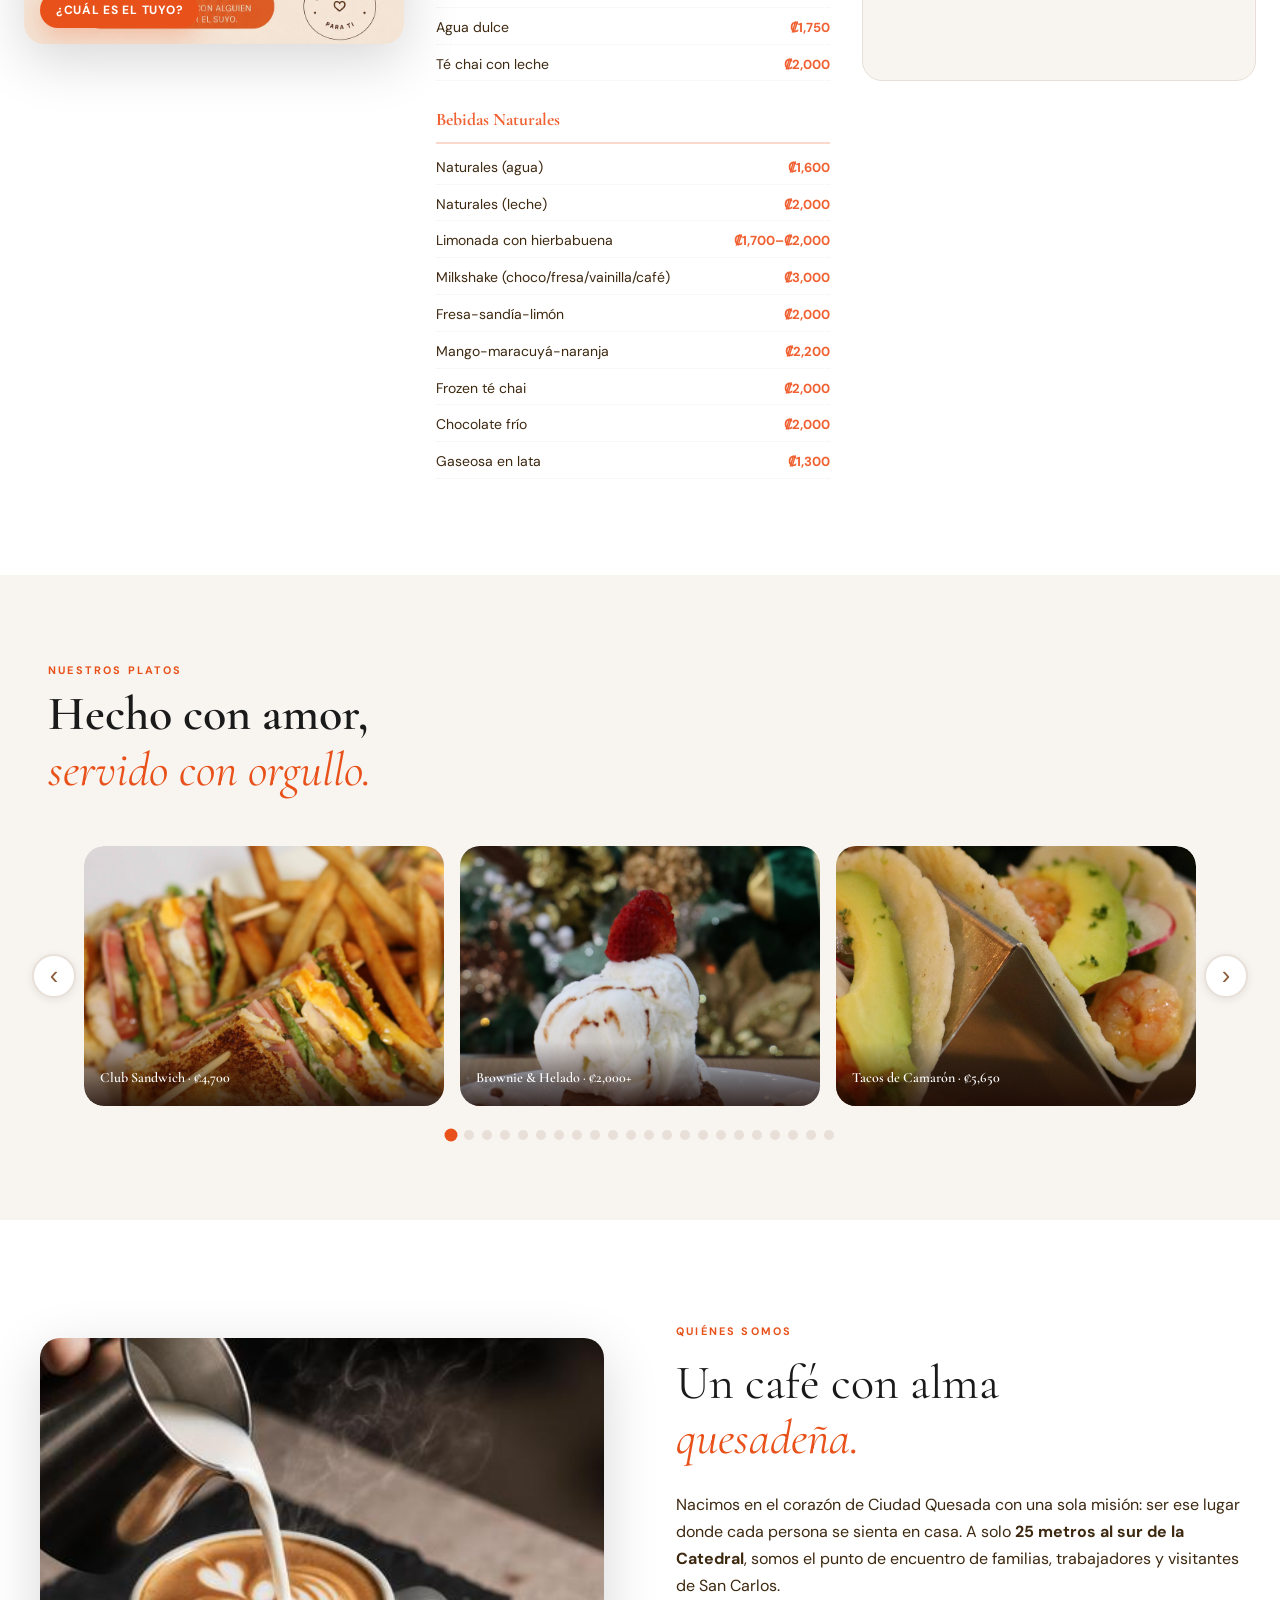
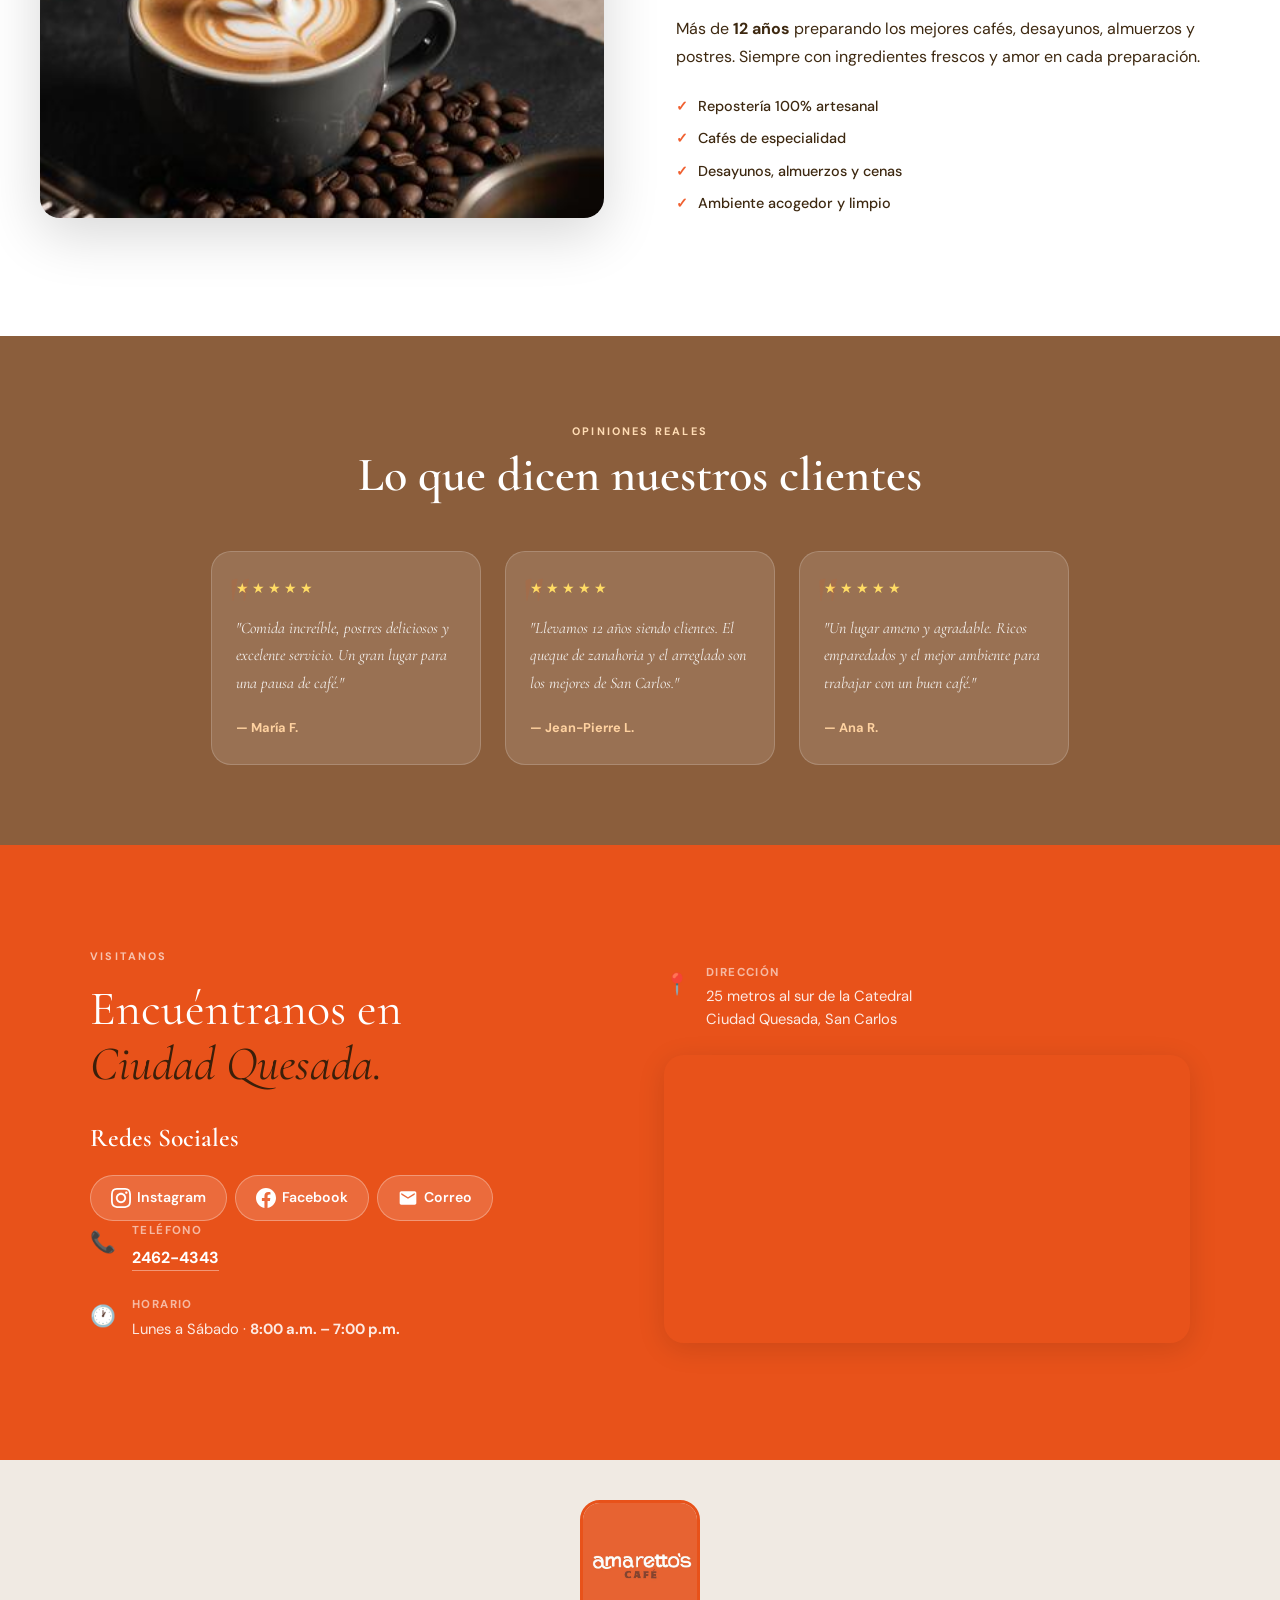
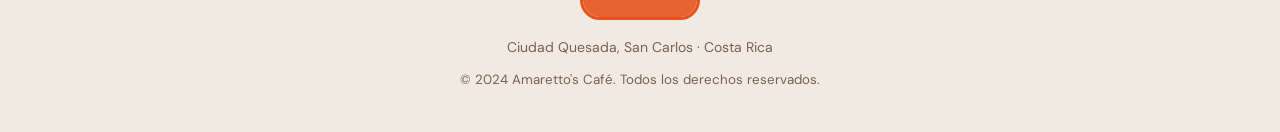
==== commit 5dbb60e2: "Fix: Corrijo seccion de contacto, una funcion innecesaria y reordenamiento de esa seccion" ====
--- a/index.html
+++ b/index.html
@@ -567,9 +567,7 @@
       <div class="about-inner">
 
         <div class="about-imgs" data-animate="slideLeft">
-          <div class="about-img-big">
-            <img src="img/barista-latte.jpg" alt="Barista vertiendo leche vaporizada en un cappuccino con arte latte en Amaretto's Café" >
-          </div>
+          <img src="img/barista-latte.jpg" alt="Barista vertiendo leche vaporizada en un cappuccino con arte latte en Amaretto's Café" >
         </div>
 
         <div class="about-text" data-animate="slideRight">
@@ -642,26 +640,7 @@
             </nav>
           </section>
 
-          <!-- Web Storage: nombre visitante (requisito obligatorio del lab) -->
-          <div class="contact-name-box">
-            <h3>¿Primera vez por aquí?</h3>
-            <p class="form-sub">Dejanos tu nombre y te damos la bienvenida 😊</p>
-            <p id="welcome-msg" class="welcome-msg" aria-live="polite" aria-atomic="true"></p>
-            <div class="form-field">
-              <label for="visitorName">Tu nombre</label>
-              <input type="text" id="visitorName" name="visitorName" placeholder="Escribe tu nombre..." autocomplete="given-name" aria-describedby="name-hint" >
-              <small id="name-hint" class="field-hint">Lo guardamos en tu navegador para recordarte 🧡</small>
-            </div>
-            <div class="form-btns">
-              <button class="btn btn-orange" id="saveNameBtn" type="button" aria-label="Guardar nombre para visitas futuras">Guardar</button>
-              <button class="btn btn-ghost-white" id="clearNameBtn" type="button" aria-label="Eliminar nombre guardado">Olvidar</button>
-            </div>
-          </div>
-        </div>
-
-        <!-- Columna DERECHA: dirección + mapa -->
-        <div class="contact-map-col" data-animate="slideRight">
-
+          <!-- Teléfono y Horario -->
           <div class="cinfo-list">
             <div class="cinfo-row">
               <span class="cinfo-icon" aria-hidden="true">📞</span>
@@ -677,6 +656,14 @@
                 <p>Lunes a Sábado · <strong>8:00 a.m. – 7:00 p.m.</strong></p>
               </div>
             </div>
+          </div>
+
+        </div>
+
+        <!-- Columna DERECHA: dirección + mapa -->
+        <div class="contact-map-col" data-animate="slideRight">
+
+          <div class="cinfo-list">
             <div class="cinfo-row">
               <span class="cinfo-icon" aria-hidden="true">📍</span>
               <div>
--- a/css/style.css
+++ b/css/style.css
@@ -500,7 +500,7 @@
 
 /* CONTACTO — naranja */
 .contact-section { padding: 6rem var(--space-lg); background: var(--color-primary); }
-.contact-inner { display: grid; grid-template-columns: 1fr 1fr; gap: 3rem; max-width: 1100px; margin: 0 auto; align-items: start; }
+.contact-inner { display: grid; grid-template-columns: 1fr 1fr; gap: 3rem; max-width: 1100px; margin: 0 auto; align-items: center; }
 .contact-info-col { min-width: 0; }
 .contact-map-col  { min-width: 0; }
 .contact-info-col .section-tag { color: rgba(255,255,255,.65); }
@@ -655,4 +655,8 @@
   .social-btn { padding: 8px 12px; font-size: .78rem; }
 
   .about-inner { gap: 2rem; }
-}
+  .about-imgs  { height: 280px; }
+}
+
+/* Dirección en columna derecha: sin margen inferior excesivo */
+.contact-map-col .cinfo-list { margin-bottom: 0; gap: var(--space-md); }
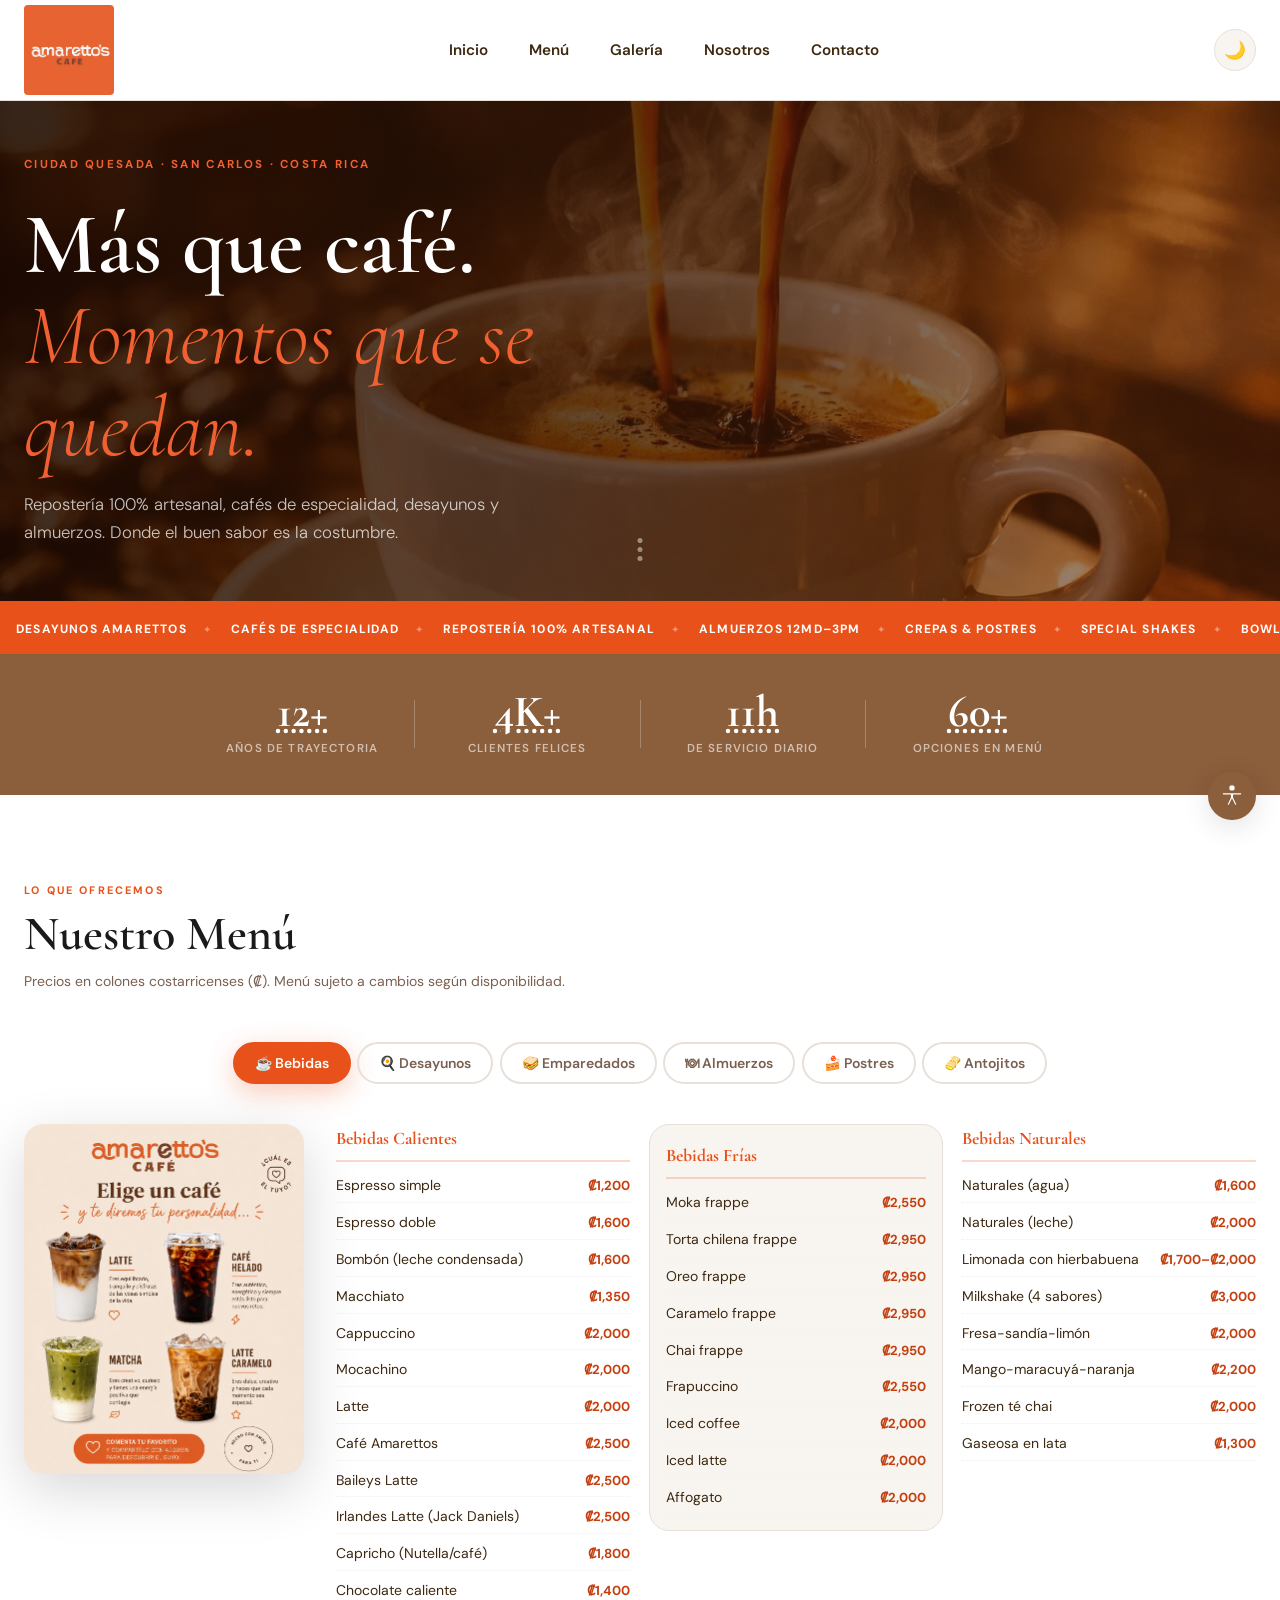
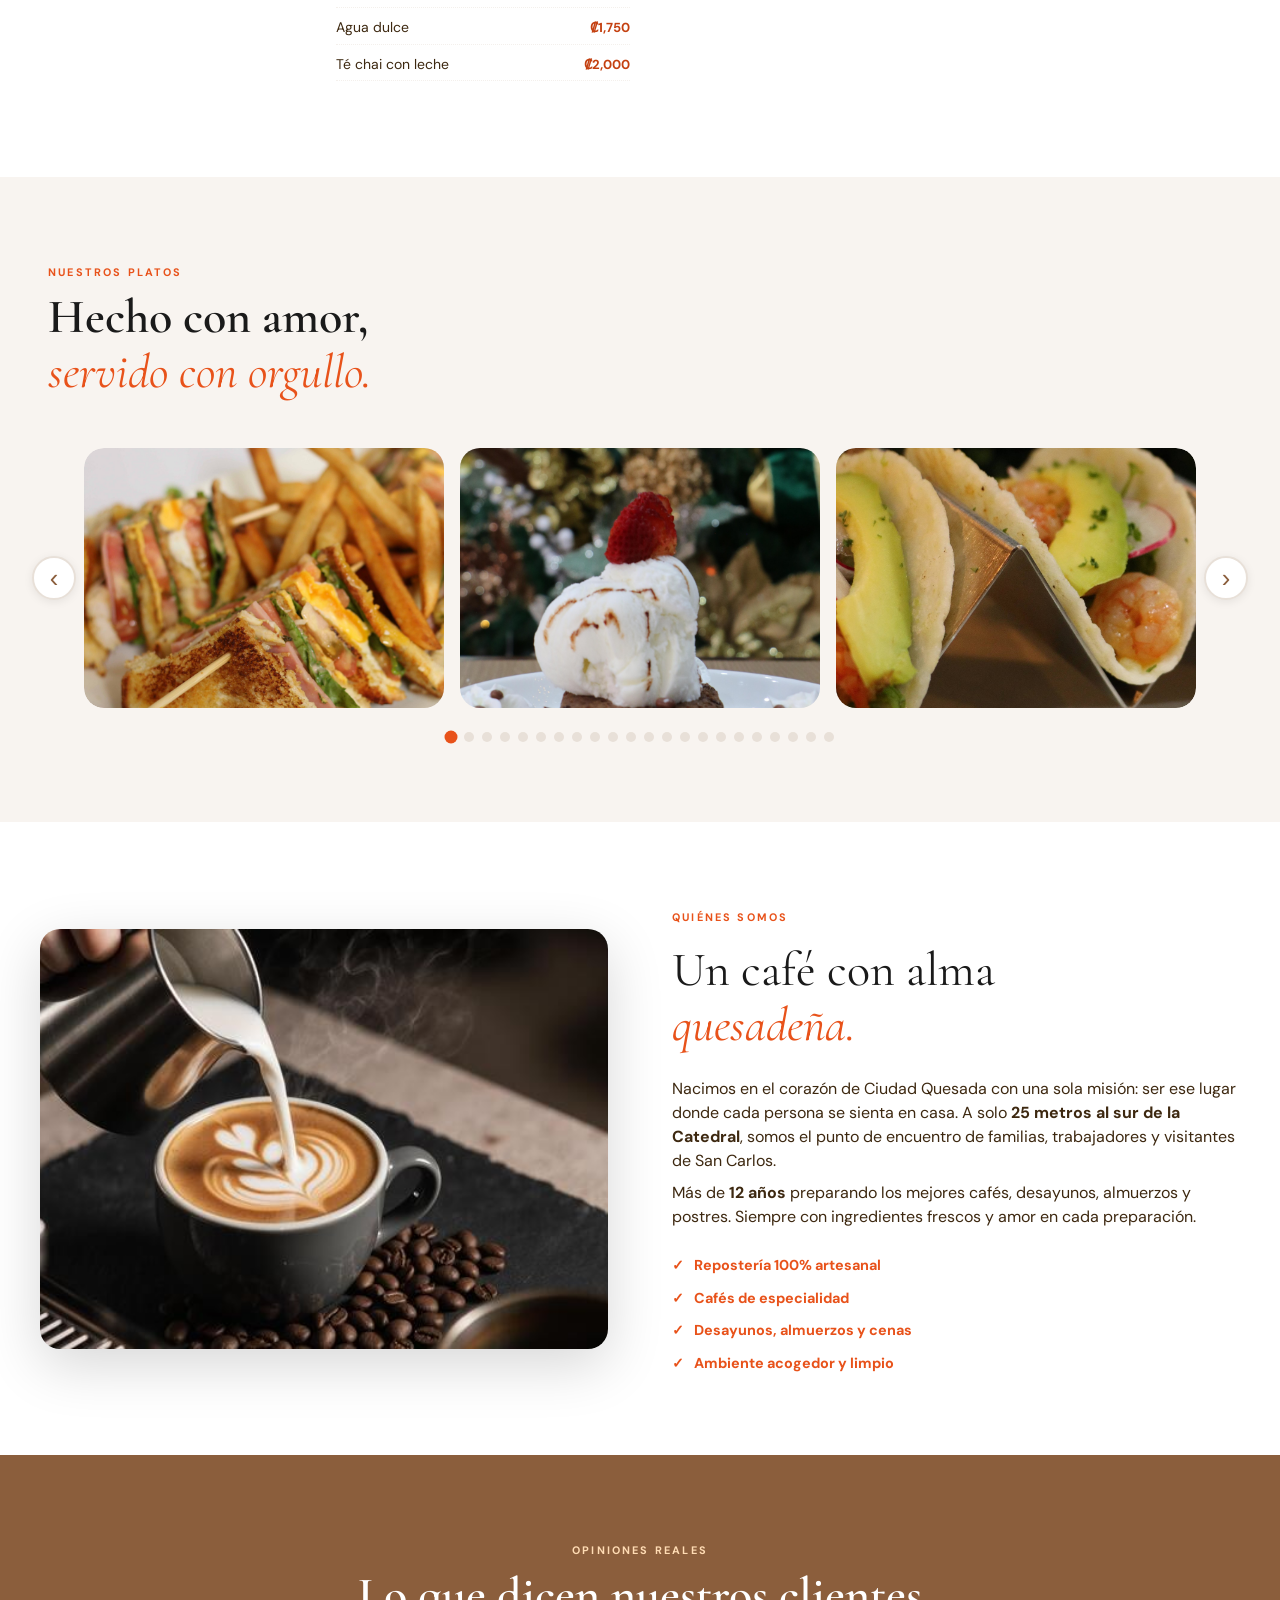
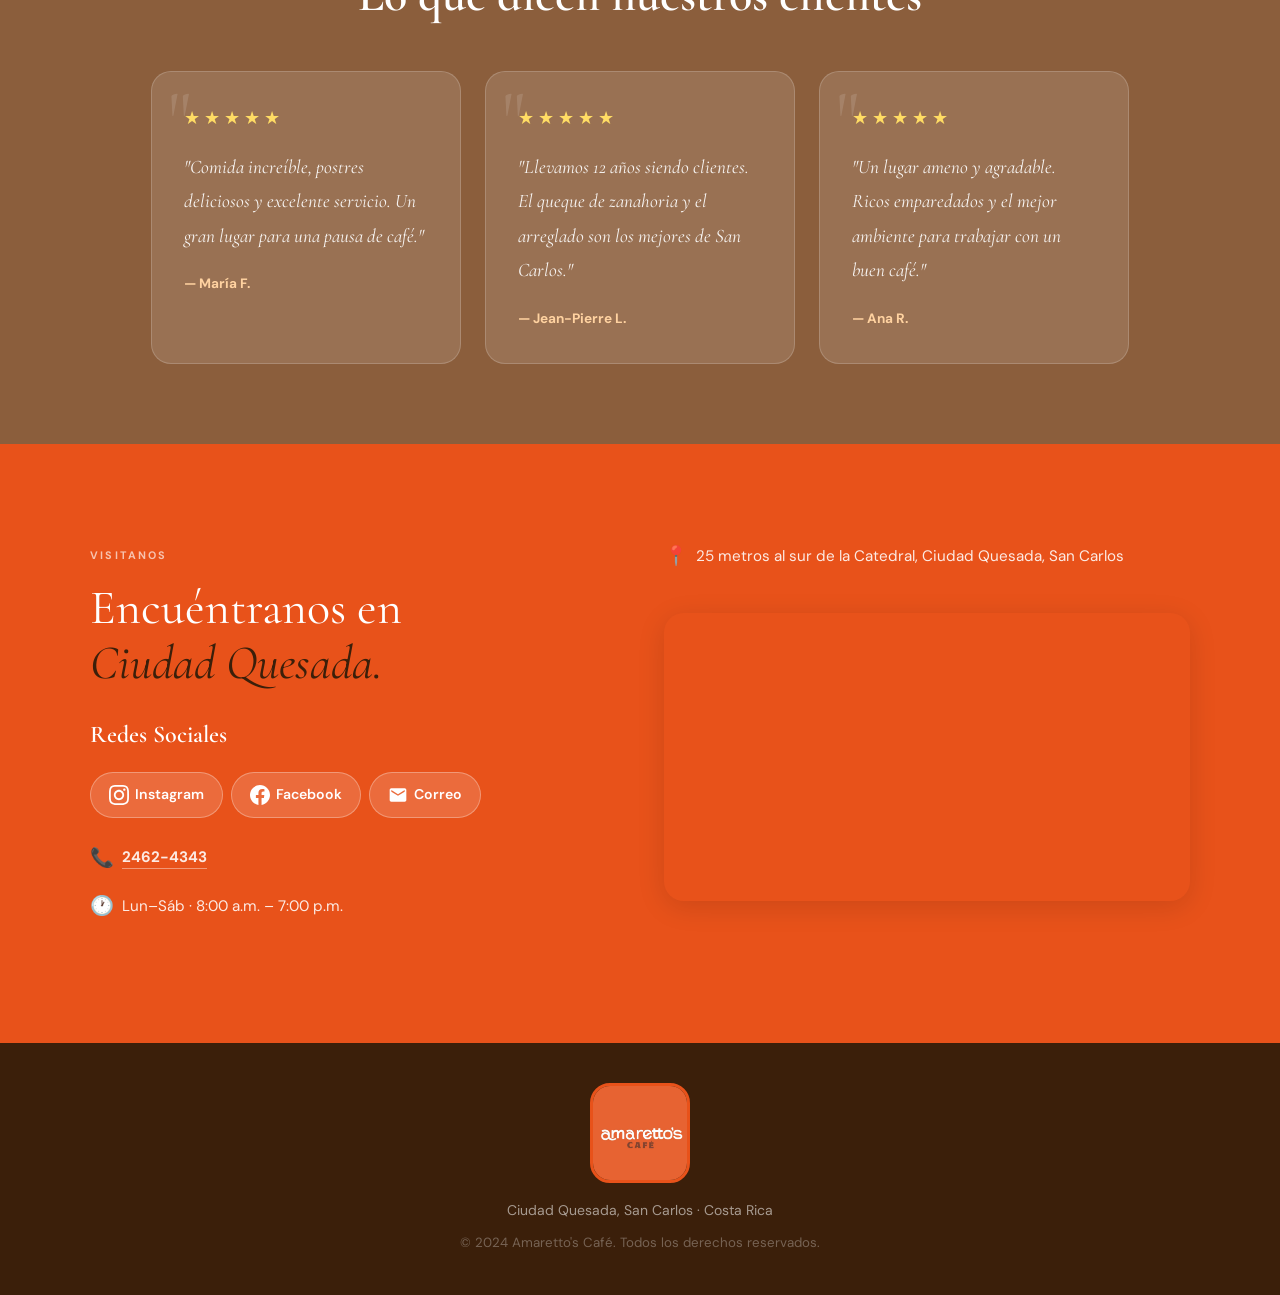
==== commit 35ce1781: "Fix: Corrijo portada, funciones de accesibilidad, diseño de la web y correccion de codigo" ====
--- a/index.html
+++ b/index.html
@@ -1,42 +1,76 @@
 <!DOCTYPE html>
-<html lang="es">
+<html lang="es" id="html-root">
 <head>
-  <meta charset="UTF-8" >
-  <meta name="viewport" content="width=device-width, initial-scale=1.0" >
-  <meta name="description" content="Amaretto's Café — Ciudad Quesada, San Carlos. Cafés de especialidad, repostería artesanal, desayunos, almuerzos y postres. Tel: 2462-4343." >
+  <meta charset="UTF-8">
+  <meta name="viewport" content="width=device-width, initial-scale=1.0">
+  <meta name="description" content="Amaretto's Café — Ciudad Quesada, San Carlos. Cafés de especialidad, repostería artesanal, desayunos, almuerzos y postres. Tel: 2462-4343.">
   <title>Amaretto's Café | Ciudad Quesada</title>
-  <link rel="preconnect" href="https://fonts.googleapis.com" >
-  <link rel="preconnect" href="https://fonts.gstatic.com" crossorigin >
-  <link href="https://fonts.googleapis.com/css2?family=Cormorant+Garamond:ital,wght@0,400;0,600;0,700;1,400;1,600&family=DM+Sans:wght@300;400;500;600;700&display=swap" rel="stylesheet" >
-  <link rel="stylesheet" href="css/style.css" >
+  <link rel="preconnect" href="https://fonts.googleapis.com">
+  <link rel="preconnect" href="https://fonts.gstatic.com" crossorigin>
+  <link href="https://fonts.googleapis.com/css2?family=Cormorant+Garamond:ital,wght@0,400;0,600;0,700;1,400;1,600&family=DM+Sans:wght@300;400;500;600;700&display=swap" rel="stylesheet">
+  <link rel="stylesheet" href="css/style.css">
 </head>
 <body>
 
-  <!-- Skip link: accesibilidad para navegación por teclado (WCAG 2.1) -->
+  <!-- Skip link -->
   <a class="skip-link" href="#main-content">Saltar al contenido principal</a>
 
-  <!-- ========== NAVBAR ========== -->
-  <header class="site-header">
+  <!-- ===== FLOATING ACCESSIBILITY PANEL ===== -->
+  <div class="a11y-panel" id="a11yPanel" role="region" aria-label="Panel de accesibilidad">
+    <button class="a11y-toggle-btn" id="a11yToggle" aria-label="Abrir panel de accesibilidad" aria-expanded="false" title="Accesibilidad">
+      <svg width="26" height="26" viewBox="0 0 24 24" fill="currentColor" aria-hidden="true" xmlns="http://www.w3.org/2000/svg">
+        <circle cx="12" cy="4.5" r="2.5"/>
+        <path d="M20 9.5H4a.5.5 0 000 1h7v3.2l-2.8 5.6a.5.5 0 00.9.45L12 14l2.9 5.75a.5.5 0 00.9-.45L13 13.7V10.5h7a.5.5 0 000-1z"/>
+      </svg>
+    </button>
+    <div class="a11y-menu" id="a11yMenu" hidden>
+      <p class="a11y-title" aria-hidden="true">♿ Accesibilidad</p>
+      <div class="a11y-group">
+        <p class="a11y-label">Tamaño de texto</p>
+        <div class="a11y-font-controls">
+          <button class="a11y-btn" id="fontDecrease" aria-label="Reducir tamaño de texto">A−</button>
+          <button class="a11y-btn" id="fontReset"    aria-label="Tamaño de texto normal">A</button>
+          <button class="a11y-btn" id="fontIncrease" aria-label="Aumentar tamaño de texto">A+</button>
+        </div>
+      </div>
+      <div class="a11y-group">
+        <p class="a11y-label">Contraste</p>
+        <button class="a11y-btn a11y-btn-wide" id="contrastBtn" aria-label="Activar alto contraste">
+          <svg width="14" height="14" viewBox="0 0 24 24" fill="currentColor" aria-hidden="true"><path d="M12 2C6.48 2 2 6.48 2 12s4.48 10 10 10 10-4.48 10-10S17.52 2 12 2zm0 18V4c4.41 0 8 3.59 8 8s-3.59 8-8 8z"/></svg>
+          Alto contraste
+        </button>
+      </div>
+      <div class="a11y-group">
+        <p class="a11y-label">Lector de voz</p>
+        <button class="a11y-btn a11y-btn-wide" id="readerBtn" aria-label="Activar lector de voz">
+          <svg width="14" height="14" viewBox="0 0 24 24" fill="currentColor" aria-hidden="true"><path d="M3 9v6h4l5 5V4L7 9H3zm13.5 3c0-1.77-1.02-3.29-2.5-4.03v8.05c1.48-.73 2.5-2.25 2.5-4.02zM14 3.23v2.06c2.89.86 5 3.54 5 6.71s-2.11 5.85-5 6.71v2.06c4.01-.91 7-4.49 7-8.77s-2.99-7.86-7-8.77z"/></svg>
+          Leer página
+        </button>
+      </div>
+
+    </div>
+  </div>
+
+  <!-- ===== BACK TO TOP ===== -->
+  <button class="back-to-top" id="backToTop" aria-label="Volver al inicio" hidden>
+    <svg width="20" height="20" viewBox="0 0 24 24" fill="currentColor" aria-hidden="true"><path d="M7.41 15.41L12 10.83l4.59 4.58L18 14l-6-6-6 6z"/></svg>
+  </button>
+
+  <!-- ===== NAVBAR ===== -->
+  <header class="site-header" id="site-header">
     <nav class="navbar" aria-label="Navegación principal">
-
       <a class="nav-logo" href="#inicio" aria-label="Amaretto's Café — ir al inicio">
-        <img src="img/logo.jpg" alt="Logo Amaretto's Café" class="nav-logo-img" >
+        <img src="img/logo.jpg" alt="Logo Amaretto's Café" class="nav-logo-img">
       </a>
-
       <ul class="nav-menu" id="navMenu">
-        <li><a class="nav-link" href="#inicio">Inicio</a></li>
-        <li><a class="nav-link" href="#menu">Menú</a></li>
-        <li><a class="nav-link" href="#galeria">Galería</a></li>
-        <li><a class="nav-link" href="#nosotros">Nosotros</a></li>
-        <li><a class="nav-link" href="#contacto">Contacto</a></li>
+        <li><a class="nav-link" href="#inicio"   data-i18n="nav.inicio">Inicio</a></li>
+        <li><a class="nav-link" href="#menu"     data-i18n="nav.menu">Menú</a></li>
+        <li><a class="nav-link" href="#galeria"  data-i18n="nav.galeria">Galería</a></li>
+        <li><a class="nav-link" href="#nosotros" data-i18n="nav.nosotros">Nosotros</a></li>
+        <li><a class="nav-link" href="#contacto" data-i18n="nav.contacto">Contacto</a></li>
       </ul>
-
       <div class="nav-actions">
-        <!-- Botón accesibilidad: tamaño de texto (inclusión) -->
-        <button class="a11y-font-btn" id="fontSizeBtn" aria-label="Aumentar tamaño de texto" title="Cambiar tamaño de texto">
-          <span aria-hidden="true">A</span><span class="a11y-plus" aria-hidden="true">+</span>
-        </button>
-        <button class="theme-toggle" id="themeToggle" aria-label="Cambiar a modo oscuro" title="Cambiar tema">
+        <button class="theme-toggle" id="themeToggle" aria-label="Cambiar a modo oscuro">
           <span id="themeIcon" aria-hidden="true">🌙</span>
         </button>
         <button class="nav-toggle" id="navToggle" aria-controls="navMenu" aria-expanded="false" aria-label="Abrir menú de navegación">
@@ -45,25 +79,24 @@
           <span class="bar" aria-hidden="true"></span>
         </button>
       </div>
-
     </nav>
   </header>
 
   <main id="main-content">
 
-    <!-- ========== HERO ========== -->
+    <!-- ===== HERO ===== -->
     <section class="hero" id="inicio" aria-labelledby="hero-heading">
       <div class="hero-bg" aria-hidden="true">
         <div class="hero-overlay"></div>
       </div>
       <div class="hero-inner">
         <div class="hero-content" data-animate="fadeUp">
-          <p class="hero-eyebrow">Ciudad Quesada · San Carlos · Costa Rica</p>
+          <p class="hero-eyebrow" data-i18n="hero.eyebrow">Ciudad Quesada · San Carlos · Costa Rica</p>
           <h1 id="hero-heading" class="hero-title">
-            Más que café.<br>
-            <em>Cada mordisco vale.</em>
+            <span data-i18n="hero.title1">Más que café.</span><br>
+            <em data-i18n="hero.title2">Momentos que se quedan.</em>
           </h1>
-          <p class="hero-sub">Repostería 100% artesanal, cafés de especialidad, desayunos y almuerzos. Donde el buen sabor es la costumbre.</p>
+          <p class="hero-sub" data-i18n="hero.sub">Repostería 100% artesanal, cafés de especialidad, desayunos y almuerzos. Donde el buen sabor es la costumbre.</p>
         </div>
       </div>
       <div class="hero-scroll" aria-hidden="true">
@@ -71,87 +104,81 @@
       </div>
     </section>
 
-    <!-- ========== MARQUEE ========== -->
+    <!-- ===== MARQUEE ===== -->
     <div class="marquee-strip" aria-hidden="true" role="presentation">
       <div class="marquee-track">
-        <span>Desayunos Amarettos</span><em>✦</em>
-        <span>Cafés de Especialidad</span><em>✦</em>
-        <span>Repostería 100% Artesanal</span><em>✦</em>
-        <span>Almuerzos 12md–3pm</span><em>✦</em>
-        <span>Crepas & Postres</span><em>✦</em>
-        <span>Special Shakes</span><em>✦</em>
-        <span>Chifrijo Amarettos</span><em>✦</em>
-        <span>Bowl de Salmón</span><em>✦</em>
-        <span>Emparedados & Pitas</span><em>✦</em>
-        <span>Batidos Proteicos</span><em>✦</em>
-        <span>Desayunos Amarettos</span><em>✦</em>
-        <span>Cafés de Especialidad</span><em>✦</em>
-        <span>Repostería 100% Artesanal</span><em>✦</em>
-        <span>Almuerzos 12md–3pm</span><em>✦</em>
-        <span>Crepas & Postres</span><em>✦</em>
-        <span>Special Shakes</span><em>✦</em>
-        <span>Chifrijo Amarettos</span><em>✦</em>
-        <span>Bowl de Salmón</span><em>✦</em>
-        <span>Emparedados & Pitas</span><em>✦</em>
-        <span>Batidos Proteicos</span><em>✦</em>
+        <span data-i18n="marquee.1">Desayunos Amarettos</span><em>✦</em>
+        <span data-i18n="marquee.2">Cafés de Especialidad</span><em>✦</em>
+        <span data-i18n="marquee.3">Repostería 100% Artesanal</span><em>✦</em>
+        <span data-i18n="marquee.4">Almuerzos 12md–3pm</span><em>✦</em>
+        <span data-i18n="marquee.5">Crepas &amp; Postres</span><em>✦</em>
+        <span data-i18n="marquee.6">Special Shakes</span><em>✦</em>
+        <span data-i18n="marquee.7">Bowl de Salmón</span><em>✦</em>
+        <span data-i18n="marquee.8">Emparedados &amp; Pitas</span><em>✦</em>
+        <span data-i18n="marquee.1">Desayunos Amarettos</span><em>✦</em>
+        <span data-i18n="marquee.2">Cafés de Especialidad</span><em>✦</em>
+        <span data-i18n="marquee.3">Repostería 100% Artesanal</span><em>✦</em>
+        <span data-i18n="marquee.4">Almuerzos 12md–3pm</span><em>✦</em>
+        <span data-i18n="marquee.5">Crepas &amp; Postres</span><em>✦</em>
+        <span data-i18n="marquee.6">Special Shakes</span><em>✦</em>
+        <span data-i18n="marquee.7">Bowl de Salmón</span><em>✦</em>
+        <span data-i18n="marquee.8">Emparedados &amp; Pitas</span><em>✦</em>
       </div>
     </div>
 
-    <!-- ========== STATS — FLEXBOX ========== -->
+    <!-- ===== STATS ===== -->
     <section class="stats-section" aria-labelledby="stats-sr">
-      <h2 id="stats-sr" class="sr-only">Datos de Amaretto's Café</h2>
+      <h2 id="stats-sr" class="sr-only" data-i18n="stats.heading">Datos de Amaretto's Café</h2>
       <div class="stats-flex" data-animate="fadeUp" role="list">
         <div class="stat-item" role="listitem">
           <span class="stat-n"><abbr title="Más de 12 años">12+</abbr></span>
-          <span class="stat-l">Años de trayectoria</span>
+          <span class="stat-l" data-i18n="stats.1">Años de trayectoria</span>
         </div>
         <div class="stat-div" aria-hidden="true"></div>
         <div class="stat-item" role="listitem">
           <span class="stat-n"><abbr title="Más de 4 mil clientes">4K+</abbr></span>
-          <span class="stat-l">Clientes felices</span>
+          <span class="stat-l" data-i18n="stats.2">Clientes felices</span>
         </div>
         <div class="stat-div" aria-hidden="true"></div>
         <div class="stat-item" role="listitem">
           <span class="stat-n"><abbr title="11 horas de servicio diario">11h</abbr></span>
-          <span class="stat-l">De servicio diario</span>
+          <span class="stat-l" data-i18n="stats.3">De servicio diario</span>
         </div>
         <div class="stat-div" aria-hidden="true"></div>
         <div class="stat-item" role="listitem">
           <span class="stat-n"><abbr title="Más de 60 opciones en menú">60+</abbr></span>
-          <span class="stat-l">Opciones en menú</span>
-        </div>
-      </div>
-    </section>
-
-    <!-- ========== MENÚ ACTUALIZADO ========== -->
+          <span class="stat-l" data-i18n="stats.4">Opciones en menú</span>
+        </div>
+      </div>
+    </section>
+
+    <!-- ===== MENÚ ===== -->
     <section class="menu-section" id="menu" aria-labelledby="menu-heading">
       <div class="section-header" data-animate="fadeUp">
-        <span class="section-tag">Lo que ofrecemos</span>
-        <h2 id="menu-heading">Nuestro Menú</h2>
-        <p>Precios en colones costarricenses (₡). Menú sujeto a cambios según disponibilidad.</p>
-      </div>
-
-      <!-- Tabs de menú -->
+        <span class="section-tag" data-i18n="menu.tag">Lo que ofrecemos</span>
+        <h2 id="menu-heading" data-i18n="menu.heading">Nuestro Menú</h2>
+        <p data-i18n="menu.sub">Precios en colones costarricenses (₡). Menú sujeto a cambios según disponibilidad.</p>
+      </div>
+
       <div class="tab-bar" role="tablist" aria-label="Categorías del menú" data-animate="fadeUp">
-        <button class="tab-btn active" role="tab" aria-selected="true"  aria-controls="tab-bebidas"    id="btn-bebidas">☕ Bebidas</button>
-        <button class="tab-btn"        role="tab" aria-selected="false" aria-controls="tab-desayuno"   id="btn-desayuno">🍳 Desayunos</button>
-        <button class="tab-btn"        role="tab" aria-selected="false" aria-controls="tab-emparedados" id="btn-emparedados">🥪 Emparedados</button>
-        <button class="tab-btn"        role="tab" aria-selected="false" aria-controls="tab-almuerzo"   id="btn-almuerzo">🍽 Almuerzos</button>
-        <button class="tab-btn"        role="tab" aria-selected="false" aria-controls="tab-postres"    id="btn-postres">🍰 Postres</button>
-        <button class="tab-btn"        role="tab" aria-selected="false" aria-controls="tab-antojitos"  id="btn-antojitos">🫔 Antojitos</button>
+        <button class="tab-btn active" role="tab" aria-selected="true"  aria-controls="tab-bebidas"     id="btn-bebidas">☕ <span data-i18n="tab.bebidas">Bebidas</span></button>
+        <button class="tab-btn"        role="tab" aria-selected="false" aria-controls="tab-desayuno"    id="btn-desayuno">🍳 <span data-i18n="tab.desayuno">Desayunos</span></button>
+        <button class="tab-btn"        role="tab" aria-selected="false" aria-controls="tab-emparedados" id="btn-emparedados">🥪 <span data-i18n="tab.emparedados">Emparedados</span></button>
+        <button class="tab-btn"        role="tab" aria-selected="false" aria-controls="tab-almuerzo"    id="btn-almuerzo">🍽 <span data-i18n="tab.almuerzo">Almuerzos</span></button>
+        <button class="tab-btn"        role="tab" aria-selected="false" aria-controls="tab-postres"     id="btn-postres">🍰 <span data-i18n="tab.postres">Postres</span></button>
+        <button class="tab-btn"        role="tab" aria-selected="false" aria-controls="tab-antojitos"   id="btn-antojitos">🫔 <span data-i18n="tab.antojitos">Antojitos</span></button>
       </div>
 
       <!-- BEBIDAS -->
       <div class="tab-panel active" id="tab-bebidas" role="tabpanel" aria-labelledby="btn-bebidas">
         <div class="panel-layout">
           <div class="panel-img" data-animate="slideLeft">
-            <img src="img/cafes-frios.jpg" alt="Variedad de cafés fríos de Amaretto's Café: Latte, Café Helado y Caramelo" >
-            <div class="panel-img-badge">¿Cuál es el tuyo?</div>
+            <img src="img/cafes-frios.jpg" alt="Variedad de cafés fríos de Amaretto's Café" loading="lazy">
           </div>
           <div class="panel-content" data-animate="fadeUp">
             <div class="menu-grid-items">
               <div class="mcat">
-                <h3>Bebidas Calientes</h3>
+                <h3 data-i18n="mcat.calientes">Bebidas Calientes</h3>
                 <ul>
                   <li><span>Espresso simple</span><span>₡1,200</span></li>
                   <li><span>Espresso doble</span><span>₡1,600</span></li>
@@ -160,7 +187,7 @@
                   <li><span>Cappuccino</span><span>₡2,000</span></li>
                   <li><span>Mocachino</span><span>₡2,000</span></li>
                   <li><span>Latte</span><span>₡2,000</span></li>
-                  <li><span>Café Amarettos (licor/leche condensada)</span><span>₡2,500</span></li>
+                  <li><span>Café Amarettos</span><span>₡2,500</span></li>
                   <li><span>Baileys Latte</span><span>₡2,500</span></li>
                   <li><span>Irlandes Latte (Jack Daniels)</span><span>₡2,500</span></li>
                   <li><span>Capricho (Nutella/café)</span><span>₡1,800</span></li>
@@ -170,7 +197,7 @@
                 </ul>
               </div>
               <div class="mcat mcat-highlight">
-                <h3>Bebidas Frías</h3>
+                <h3 data-i18n="mcat.frias">Bebidas Frías</h3>
                 <ul>
                   <li><span>Moka frappe</span><span>₡2,550</span></li>
                   <li><span>Torta chilena frappe</span><span>₡2,950</span></li>
@@ -184,16 +211,15 @@
                 </ul>
               </div>
               <div class="mcat">
-                <h3>Bebidas Naturales</h3>
+                <h3 data-i18n="mcat.naturales">Bebidas Naturales</h3>
                 <ul>
                   <li><span>Naturales (agua)</span><span>₡1,600</span></li>
                   <li><span>Naturales (leche)</span><span>₡2,000</span></li>
                   <li><span>Limonada con hierbabuena</span><span>₡1,700–₡2,000</span></li>
-                  <li><span>Milkshake (choco/fresa/vainilla/café)</span><span>₡3,000</span></li>
+                  <li><span>Milkshake (4 sabores)</span><span>₡3,000</span></li>
                   <li><span>Fresa-sandía-limón</span><span>₡2,000</span></li>
                   <li><span>Mango-maracuyá-naranja</span><span>₡2,200</span></li>
                   <li><span>Frozen té chai</span><span>₡2,000</span></li>
-                  <li><span>Chocolate frío</span><span>₡2,000</span></li>
                   <li><span>Gaseosa en lata</span><span>₡1,300</span></li>
                 </ul>
               </div>
@@ -206,30 +232,28 @@
       <div class="tab-panel" id="tab-desayuno" role="tabpanel" aria-labelledby="btn-desayuno" hidden>
         <div class="panel-layout">
           <div class="panel-img" data-animate="slideLeft">
-            <img src="img/desayuno-gallo.jpg" alt="Desayuno típico tico con gallo pinto, huevo, plátano y queso Turrialba de Amaretto's Café" >
-            <div class="panel-img-badge">¡Empieza el día excelente!</div>
+            <img src="img/desayuno-gallo.jpg" alt="Desayuno típico tico con gallo pinto, huevo, plátano y queso Turrialba" loading="lazy">
           </div>
           <div class="panel-content" data-animate="fadeUp">
             <div class="menu-grid-items">
               <div class="mcat mcat-highlight">
-                <h3>Nuestros Típicos</h3>
+                <h3 data-i18n="mcat.tipicos">Nuestros Típicos</h3>
                 <ul>
                   <li><span>Picadillo de arracache</span><span>₡1,800</span></li>
                   <li><span>Tortilla de queso con natilla</span><span>₡2,300</span></li>
-                  <li><span>Tortilla de queso acomp. queso fresco</span><span>₡2,300</span></li>
                   <li><span>Queso a la plancha</span><span>₡1,750</span></li>
                   <li><span>Prensada de queso</span><span>₡2,000</span></li>
-                  <li><span>Empanada tica (pollo/carne mechada)</span><span>₡2,500</span></li>
+                  <li><span>Empanada tica</span><span>₡2,500</span></li>
                   <li><span>Tamal</span><span>₡1,750</span></li>
                 </ul>
               </div>
               <div class="mcat">
-                <h3>Para acompañar tu café</h3>
+                <h3 data-i18n="mcat.cafecito">Para acompañar tu café</h3>
                 <ul>
                   <li><span>Mini croissant de pollo</span><span>₡1,900</span></li>
                   <li><span>Mini croissant de carne mechada</span><span>₡2,000</span></li>
-                  <li><span>Mini croissant jamón y queso amarillo</span><span>₡1,800</span></li>
-                  <li><span>Mini croissant relleno con Nutella</span><span>₡1,600</span></li>
+                  <li><span>Mini croissant jamón y queso</span><span>₡1,800</span></li>
+                  <li><span>Mini croissant con Nutella</span><span>₡1,600</span></li>
                   <li><span>Tostadas con queso fresco</span><span>₡2,000</span></li>
                   <li><span>Tostadas con queso mozzarella</span><span>₡2,800</span></li>
                   <li><span>Tostadas capresse</span><span>₡3,300</span></li>
@@ -244,44 +268,39 @@
       <div class="tab-panel" id="tab-emparedados" role="tabpanel" aria-labelledby="btn-emparedados" hidden>
         <div class="panel-layout">
           <div class="panel-img" data-animate="slideLeft">
-            <img src="img/club-sandwich.jpg" alt="Club Sandwich Amarettos con jamón, lechuga, tomate, huevo y papas artesanales" >
-            <div class="panel-img-badge">Pan blanco o integral</div>
+            <img src="img/club-sandwich.jpg" alt="Club Sandwich Amarettos con jamón, lechuga, tomate y papas" loading="lazy">
           </div>
           <div class="panel-content" data-animate="fadeUp">
             <div class="menu-grid-items">
               <div class="mcat">
-                <h3>Emparedados</h3>
+                <h3 data-i18n="mcat.emparedados">Emparedados</h3>
                 <ul>
                   <li><span>Especial Amarettos con papas bravas</span><span>₡4,650</span></li>
                   <li><span>Jamón de pavo</span><span>₡3,000</span></li>
                   <li><span>Filete de pollo con papas bravas</span><span>₡3,900</span></li>
-                  <li><span>Filete de pollo con carne mechada</span><span>₡3,300</span></li>
-                  <li><span>Lápiz tradicional de jamón y queso</span><span>₡3,250</span></li>
+                  <li><span>Lápiz de jamón y queso</span><span>₡3,250</span></li>
                   <li><span>Lápiz de atún</span><span>₡2,700</span></li>
-                  <li><span>Filete pollo, tres quesos y pesto</span><span>₡4,450</span></li>
                   <li><span>Club Sandwich con papas bravas</span><span>₡4,700</span></li>
-                  <li><span>Lápiz de pollo tocineta</span><span>₡3,500</span></li>
                   <li><span>Panino de pollo al pesto</span><span>₡3,200</span></li>
                   <li><span>Panino tipo caprese</span><span>₡3,450</span></li>
-                  <li><span>Panino</span><span>₡3,650</span></li>
                 </ul>
               </div>
               <div class="mcat mcat-highlight">
-                <h3>Pitas</h3>
+                <h3 data-i18n="mcat.pitas">Pitas</h3>
                 <ul>
                   <li><span>Pita Amarettos con papas bravas</span><span>₡4,200</span></li>
                   <li><span>Pita de pollo light</span><span>₡3,900</span></li>
                   <li><span>Pita de jamón de pavo light</span><span>₡3,700</span></li>
-                  <li><span>Pita de jamón de pavo y aguacate</span><span>₡3,750</span></li>
                   <li><span>Pita caprese</span><span>₡3,850</span></li>
                   <li><span>Pita de camarones con chipotle</span><span>₡5,300</span></li>
                 </ul>
-                <h3 style="margin-top:1rem">Menú Infantil</h3>
+              </div>
+              <div class="mcat">
+                <h3 data-i18n="mcat.infantil">Menú Infantil</h3>
                 <ul>
                   <li><span>Fajitas de pollo con papas fritas</span><span>₡3,900</span></li>
                   <li><span>Mini pizza de jamón y queso</span><span>₡3,600</span></li>
                   <li><span>Queso hamburguesa con papitas</span><span>₡3,600</span></li>
-                  <li><span>Copita de helados</span><span>₡1,800</span></li>
                 </ul>
               </div>
             </div>
@@ -293,55 +312,41 @@
       <div class="tab-panel" id="tab-almuerzo" role="tabpanel" aria-labelledby="btn-almuerzo" hidden>
         <div class="panel-layout">
           <div class="panel-img" data-animate="slideLeft">
-            <img src="img/arroz-pollo.jpg" alt="Arroz con pollo colorido con vegetales frescos de Amaretto's Café" >
-            <div class="panel-img-badge">Almuerzos · 12md – 3pm</div>
+            <img src="img/arroz-pollo.jpg" alt="Arroz con pollo colorido con vegetales frescos" loading="lazy">
           </div>
           <div class="panel-content" data-animate="fadeUp">
             <div class="menu-grid-items">
+              <div class="mcat">
+                <h3 data-i18n="mcat.platos">Platos Fuertes</h3>
+                <ul>
+                  <li><span>Lomito en salsa de la casa</span><span>₡6,650</span></li>
+                  <li><span>Puntas de lomito jalapeña</span><span>₡6,600</span></li>
+                  <li><span>Salmón al grill</span><span>₡7,000</span></li>
+                  <li><span>Filete de pescado bechamel</span><span>₡5,900</span></li>
+                  <li><span>Pollo teriyaki</span><span>₡5,500</span></li>
+                  <li><span>Lasaña de pollo</span><span>₡5,500</span></li>
+                </ul>
+              </div>
               <div class="mcat mcat-highlight">
-                <h3>Casados · ₡4,000</h3>
-                <p class="cat-desc">Arroz · Frijoles · Picadillo · Ensalada verde · Plátano maduro · Incluye bebida</p>
+                <h3 data-i18n="mcat.casados">Casados · ₡4,000</h3>
+                <p class="cat-desc" data-i18n="mcat.casados.desc">Arroz · Frijoles · Picadillo · Ensalada · Plátano · Bebida incluida</p>
                 <ul>
                   <li><span>Lomo de res</span></li>
                   <li><span>Filete de pollo</span></li>
                   <li><span>Chuleta</span></li>
-                  <li><span>Casado Amarettos de lomo salteado (aguacate y huevo)</span><span>₡5,200</span></li>
+                  <li><span>Casado Amarettos (lomo salteado)</span><span>₡5,200</span></li>
                   <li><span>Casado con salmón al grill</span><span>₡6,100</span></li>
                   <li><span>Casado con camarones al grill</span><span>₡6,100</span></li>
-                  <li><span>Fajitas mixtas</span><span>₡5,300</span></li>
-                  <li><span>Plato del día (hasta agotar)</span><span>₡3,950</span></li>
-                </ul>
-              </div>
-              <div class="mcat">
-                <h3>Platos Fuertes</h3>
-                <p class="cat-desc" style="color:var(--color-text-muted)">Incluye 2 guarniciones a elegir</p>
-                <ul>
-                  <li><span>Lomito en salsa de la casa</span><span>₡6,650</span></li>
-                  <li><span>Puntas de lomito jalapeña</span><span>₡6,600</span></li>
-                  <li><span>Lomo a la plancha 200g</span><span>₡6,000</span></li>
-                  <li><span>Lomo teriyaki</span><span>₡7,000</span></li>
-                  <li><span>Salmón al grill</span><span>₡7,000</span></li>
-                  <li><span>Filete de pescado bechamel</span><span>₡5,900</span></li>
-                  <li><span>Filete de tilapia a la plancha</span><span>₡4,300</span></li>
-                  <li><span>Pollo teriyaki</span><span>₡5,500</span></li>
-                  <li><span>Lasaña de pollo</span><span>₡5,500</span></li>
-                </ul>
-              </div>
-              <div class="mcat">
-                <h3>Ensaladas</h3>
-                <ul>
-                  <li><span>Ensalada Amarettos (pollo/tocineta)</span><span>₡5,500</span></li>
-                  <li><span>Ensalada de atún</span><span>₡4,250</span></li>
-                  <li><span>Ensalada vegetariana</span><span>₡—</span></li>
+                  <li><span>Plato del día</span><span>₡3,950</span></li>
+                </ul>
+              </div>
+              <div class="mcat">
+                <h3 data-i18n="mcat.ensaladas">Ensaladas & Bowls</h3>
+                <ul>
+                  <li><span>Ensalada Amarettos (pollo)</span><span>₡5,500</span></li>
                   <li><span>Bowl de salmón</span><span>₡6,300</span></li>
-                  <li><span>Bowl Filet Atún</span><span>₡6,100</span></li>
                   <li><span>Bowl de camarones</span><span>₡6,200</span></li>
-                </ul>
-                <h3 style="margin-top:1rem">Arroces</h3>
-                <ul>
                   <li><span>Arroz con camarones</span><span>₡8,200</span></li>
-                  <li><span>Arroz con pollo</span><span>₡4,100</span></li>
-                  <li><span>Arroz de la casa</span><span>₡4,100</span></li>
                 </ul>
               </div>
             </div>
@@ -353,13 +358,22 @@
       <div class="tab-panel" id="tab-postres" role="tabpanel" aria-labelledby="btn-postres" hidden>
         <div class="panel-layout">
           <div class="panel-img" data-animate="slideLeft">
-            <img src="img/brownie-helado.jpg" alt="Brownie caliente con helado de vainilla y fresa de Amaretto's Café" >
-            <div class="panel-img-badge">Repostería 100% artesanal</div>
+            <img src="img/brownie-helado.jpg" alt="Brownie caliente con helado de vainilla y fresa de Amaretto's Café" loading="lazy">
           </div>
           <div class="panel-content" data-animate="fadeUp">
             <div class="menu-grid-items">
+              <div class="mcat">
+                <h3 data-i18n="mcat.postres">Postres</h3>
+                <ul>
+                  <li><span>Tiramisú</span><span>₡2,600</span></li>
+                  <li><span>Tres leches</span><span>₡2,400</span></li>
+                  <li><span>Flan de coco</span><span>₡2,400</span></li>
+                  <li><span>Cheesecake fresa/maracuyá</span><span>₡2,800</span></li>
+                  <li><span>Pay de limón</span><span>₡2,400</span></li>
+                </ul>
+              </div>
               <div class="mcat mcat-highlight">
-                <h3>Nuestros Queques</h3>
+                <h3 data-i18n="mcat.queques">Nuestros Queques</h3>
                 <ul>
                   <li><span>Queque zanahoria</span><span>₡2,500</span></li>
                   <li><span>Queque tipo cajeta de higos</span><span>₡2,500</span></li>
@@ -367,19 +381,10 @@
                   <li><span>Queque red velvet</span><span>₡2,500</span></li>
                   <li><span>Queque de chocolate</span><span>₡2,000</span></li>
                   <li><span>Queque seco de naranja</span><span>₡1,700</span></li>
-                  <li><span>+ Helado adicional</span><span>₡2,300</span></li>
-                </ul>
-              </div>
-              <div class="mcat">
-                <h3>Postres</h3>
-                <ul>
-                  <li><span>Tiramisú</span><span>₡2,600</span></li>
-                  <li><span>Tres leches</span><span>₡2,400</span></li>
-                  <li><span>Flan de coco</span><span>₡2,400</span></li>
-                  <li><span>Cheesecake fresa/maracuyá</span><span>₡2,800</span></li>
-                  <li><span>Pay de limón</span><span>₡2,400</span></li>
-                </ul>
-                <h3 style="margin-top:1rem">Crepas</h3>
+                </ul>
+              </div>
+              <div class="mcat">
+                <h3 data-i18n="mcat.crepas">Crepas</h3>
                 <ul>
                   <li><span>Nutella, fresas, helado, crema batida</span><span>₡3,300</span></li>
                   <li><span>Nutella, banano, fresas, helado</span><span>₡3,350</span></li>
@@ -395,13 +400,12 @@
       <div class="tab-panel" id="tab-antojitos" role="tabpanel" aria-labelledby="btn-antojitos" hidden>
         <div class="panel-layout">
           <div class="panel-img" data-animate="slideLeft">
-            <img src="img/hamburguesa.jpg" alt="Hamburguesa artesanal de carne de Amaretto's Café con papas fritas" >
-            <div class="panel-img-badge">Cada mordisco vale.</div>
+            <img src="img/hamburguesa.jpg" alt="Hamburguesa artesanal de carne de Amaretto's Café con papas fritas" loading="lazy">
           </div>
           <div class="panel-content" data-animate="fadeUp">
             <div class="menu-grid-items">
               <div class="mcat mcat-highlight">
-                <h3>Antojitos</h3>
+                <h3 data-i18n="mcat.antojitos">Antojitos</h3>
                 <ul>
                   <li><span>Hamburguesa artesanal de carne</span><span>₡5,200</span></li>
                   <li><span>Hamburguesa artesanal de pollo</span><span>₡4,800</span></li>
@@ -409,15 +413,13 @@
                   <li><span>Dedos de pollo con chipotle</span><span>₡4,500</span></li>
                   <li><span>Dedos de pescado con salsa tártara</span><span>₡4,600</span></li>
                   <li><span>Quesadilla</span><span>₡3,500</span></li>
-                  <li><span>Chifrijo Amarettos</span><span>₡—</span></li>
-                </ul>
-              </div>
-              <div class="mcat">
-                <h3>Para Compartir</h3>
+                </ul>
+              </div>
+              <div class="mcat">
+                <h3 data-i18n="mcat.compartir">Para Compartir</h3>
                 <ul>
                   <li><span>Mozzarella sticks con salsa pizza</span><span>₡3,850</span></li>
-                  <li><span>Wrap de pollo empanizado con papas</span><span>₡4,900</span></li>
-                  <li><span>Crunchy wrap carne mechada con papas</span><span>₡5,000</span></li>
+                  <li><span>Wrap de pollo empanizado</span><span>₡4,900</span></li>
                   <li><span>Tacos de camarón (3 tacos)</span><span>₡5,650</span></li>
                   <li><span>Tacos de tilapia empanizada</span><span>₡5,100</span></li>
                   <li><span>Papas bravas (chipotle/albahaca)</span><span>₡3,200</span></li>
@@ -428,208 +430,112 @@
           </div>
         </div>
       </div>
-
-    </section>
-
-    <!-- ========== CARRUSEL DE GALERÍA ========== -->
+    </section>
+
+    <!-- ===== CARRUSEL ===== -->
     <section class="gallery-section" id="galeria" aria-labelledby="gallery-heading">
       <div class="section-header" data-animate="fadeUp">
-        <span class="section-tag">Nuestros platos</span>
-        <h2 id="gallery-heading">Hecho con amor,<br><em>servido con orgullo.</em></h2>
-      </div>
-
+        <span class="section-tag" data-i18n="gallery.tag">Nuestros platos</span>
+        <h2 id="gallery-heading"><span data-i18n="gallery.title1">Hecho con amor,</span><br><em data-i18n="gallery.title2">servido con orgullo.</em></h2>
+      </div>
       <div class="carousel-wrapper" data-animate="fadeUp">
         <button class="carousel-btn carousel-prev" aria-label="Foto anterior" id="carouselPrev">&#8249;</button>
-
         <div class="carousel-track-outer" aria-live="polite">
           <div class="carousel-track" id="carouselTrack" role="list">
-            <figure class="carousel-slide">
-              <img src="img/club-sandwich.jpg" alt="Club Sandwich Amarettos con jamón, lechuga, tomate, huevo y papas artesanales" loading="lazy">
-              <figcaption>Club Sandwich · ₡4,700</figcaption>
-            </figure>
-
-            <figure class="carousel-slide">
-              <img src="img/brownie-helado.jpg" alt="Brownie caliente con helado de vainilla y fresa de Amaretto's Café" loading="lazy">
-              <figcaption>Brownie & Helado · ₡2,000+</figcaption>
-            </figure>
-
-            <figure class="carousel-slide">
-              <img src="img/tacos-camaron.jpg" alt="Tacos de camarón con aguacate y verduras frescas de Amaretto's Café" loading="lazy">
-              <figcaption>Tacos de Camarón · ₡5,650</figcaption>
-            </figure>
-
-            <figure class="carousel-slide">
-              <img src="img/mozzarella-sticks.jpg" alt="Mozzarella sticks crocantes con salsa de tomate de Amaretto's Café" loading="lazy">
-              <figcaption>Mozzarella Sticks · ₡3,850</figcaption>
-            </figure>
-
-            <figure class="carousel-slide">
-              <img src="img/crepa-helado.jpg" alt="Crepa con helado de vainilla, fresas y crema batida de Amaretto's Café" loading="lazy">
-              <figcaption>Crepa con Helado · ₡3,300</figcaption>
-            </figure>
-
-            <figure class="carousel-slide">
-              <img src="img/queque-zanahoria.jpg" alt="Queque de zanahoria con frosting de Amaretto's Café" loading="lazy">
-              <figcaption>Queque de Zanahoria · ₡2,500</figcaption>
-            </figure>
-
-            <figure class="carousel-slide">
-              <img src="img/pie-limon.jpg" alt="Pay de limón con merengue de Amaretto's Café" loading="lazy">
-              <figcaption>Pay de Limón · ₡2,400</figcaption>
-            </figure>
-
-            <figure class="carousel-slide">
-              <img src="img/red-velvet.jpg" alt="Queque red velvet con frosting blanco de Amaretto's Café" loading="lazy">
-              <figcaption>Red Velvet · ₡2,500</figcaption>
-            </figure>
-
-            <figure class="carousel-slide">
-              <img src="img/mini-croissants.jpg" alt="Mini croissants rellenos artesanales de Amaretto's Café" loading="lazy">
-              <figcaption>Mini Croissants · desde ₡1,600</figcaption>
-            </figure>
-
-            <figure class="carousel-slide">
-              <img src="img/empanadas-artesanales.jpg" alt="Empanadas artesanales doradas de Amaretto's Café" loading="lazy">
-              <figcaption>Empanadas · desde ₡1,600</figcaption>
-            </figure>
-
-            <figure class="carousel-slide">
-              <img src="img/tortilla-queso.jpg" alt="Tortilla de queso con natilla y empanadas de Amaretto's Café" loading="lazy">
-              <figcaption>Tortilla de Queso · ₡2,300</figcaption>
-            </figure>
-
-            <figure class="carousel-slide">
-              <img src="img/quesadilla-pollo.jpg" alt="Quesadillas de pollo con ensalada y pico de gallo de Amaretto's Café" loading="lazy">
-              <figcaption>Quesadilla de Pollo · ₡3,500</figcaption>
-            </figure>
-
-            <figure class="carousel-slide">
-              <img src="img/pollo-salsa-blanca.jpg" alt="Pollo en salsa blanca con arroz y ensalada de Amaretto's Café" loading="lazy">
-              <figcaption>Pollo en Salsa Blanca · ₡4,750</figcaption>
-            </figure>
-
-            <figure class="carousel-slide">
-              <img src="img/ensalada-pollo-plancha.jpg" alt="Ensalada de pollo a la plancha con vegetales frescos de Amaretto's Café" loading="lazy">
-              <figcaption>Ensalada de Pollo · ₡5,500</figcaption>
-            </figure>
-
-            <figure class="carousel-slide">
-              <img src="img/picadillo.jpg" alt="Picadillo tradicional de Amaretto's Café acompañado de café" loading="lazy">
-              <figcaption>Picadillo Tradicional · ₡1,800</figcaption>
-            </figure>
-
-            <figure class="carousel-slide">
-              <img src="img/cafe-tortilla.jpg" alt="Café latte con tortilla de queso en Amaretto's Café" loading="lazy">
-              <figcaption>Cafecito & Típicos</figcaption>
-            </figure>
-
-            <figure class="carousel-slide">
-              <img src="img/rollo-cafe.jpg" alt="Rollo de canela con cafés de especialidad en Amaretto's Café" loading="lazy">
-              <figcaption>Rollo de Canela · ₡1,450</figcaption>
-            </figure>
-
-            <figure class="carousel-slide">
-              <img src="img/cheesecake-brownie.jpg" alt="Cheesecake y brownie con helado de Amaretto's Café" loading="lazy">
-              <figcaption>Postres del día</figcaption>
-            </figure>
-
-            <figure class="carousel-slide">
-              <img src="img/galletas-alfajores.jpg" alt="Galletas y alfajores artesanales de Amaretto's Café" loading="lazy">
-              <figcaption>Repostería Artesanal</figcaption>
-            </figure>
-
-            <figure class="carousel-slide">
-              <img src="img/batido-verde.jpg" alt="Batido verde natural saludable de Amaretto's Café" loading="lazy">
-              <figcaption>Batido Natural · ₡1,600</figcaption>
-            </figure>
-
-            <figure class="carousel-slide">
-              <img src="img/deditos-pollo.jpg" alt="Deditos de pollo crocantes con papas fritas y salsa de Amaretto's Café" loading="lazy">
-              <figcaption>Deditos de Pollo · ₡4,500</figcaption>
-            </figure>
-
-            <figure class="carousel-slide">
-              <img src="img/hamburguesa.jpg" alt="Hamburguesa artesanal de carne con papas fritas de Amaretto's Café" loading="lazy">
-              <figcaption>Hamburguesa · ₡5,200</figcaption>
-            </figure>
-          </div>
-        </div>
-
+            <figure class="carousel-slide"><img src="img/club-sandwich.jpg" alt="Club Sandwich Amarettos" loading="lazy"></figure>
+            <figure class="carousel-slide"><img src="img/brownie-helado.jpg" alt="Brownie con helado" loading="lazy"></figure>
+            <figure class="carousel-slide"><img src="img/tacos-camaron.jpg" alt="Tacos de camarón" loading="lazy"></figure>
+            <figure class="carousel-slide"><img src="img/mozzarella-sticks.jpg" alt="Mozzarella sticks" loading="lazy"></figure>
+            <figure class="carousel-slide"><img src="img/crepa-helado.jpg" alt="Crepa con helado" loading="lazy"></figure>
+            <figure class="carousel-slide"><img src="img/queque-zanahoria.jpg" alt="Queque de zanahoria" loading="lazy"></figure>
+            <figure class="carousel-slide"><img src="img/pie-limon.jpg" alt="Pay de limón" loading="lazy"></figure>
+            <figure class="carousel-slide"><img src="img/red-velvet.jpg" alt="Red velvet" loading="lazy"></figure>
+            <figure class="carousel-slide"><img src="img/mini-croissants.jpg" alt="Mini croissants" loading="lazy"></figure>
+            <figure class="carousel-slide"><img src="img/empanadas-artesanales.jpg" alt="Empanadas artesanales" loading="lazy"></figure>
+            <figure class="carousel-slide"><img src="img/tortilla-queso.jpg" alt="Tortilla de queso" loading="lazy"></figure>
+            <figure class="carousel-slide"><img src="img/quesadilla-pollo.jpg" alt="Quesadilla de pollo" loading="lazy"></figure>
+            <figure class="carousel-slide"><img src="img/pollo-salsa-blanca.jpg" alt="Pollo en salsa blanca" loading="lazy"></figure>
+            <figure class="carousel-slide"><img src="img/ensalada-pollo-plancha.jpg" alt="Ensalada de pollo" loading="lazy"></figure>
+            <figure class="carousel-slide"><img src="img/picadillo.jpg" alt="Picadillo tradicional" loading="lazy"></figure>
+            <figure class="carousel-slide"><img src="img/cafe-tortilla.jpg" alt="Café con tortilla" loading="lazy"></figure>
+            <figure class="carousel-slide"><img src="img/rollo-cafe.jpg" alt="Rollo de canela" loading="lazy"></figure>
+            <figure class="carousel-slide"><img src="img/cheesecake-brownie.jpg" alt="Cheesecake y brownie" loading="lazy"></figure>
+            <figure class="carousel-slide"><img src="img/galletas-alfajores.jpg" alt="Galletas y alfajores" loading="lazy"></figure>
+            <figure class="carousel-slide"><img src="img/batido-verde.jpg" alt="Batido verde" loading="lazy"></figure>
+            <figure class="carousel-slide"><img src="img/deditos-pollo.jpg" alt="Deditos de pollo" loading="lazy"></figure>
+            <figure class="carousel-slide"><img src="img/hamburguesa.jpg" alt="Hamburguesa artesanal" loading="lazy"></figure>
+          </div>
+        </div>
         <button class="carousel-btn carousel-next" aria-label="Foto siguiente" id="carouselNext">&#8250;</button>
       </div>
-
-      <!-- Dots del carrusel -->
-      <div class="carousel-dots" id="carouselDots" aria-label="Indicadores de posición del carrusel" role="tablist"></div>
-    </section>
-
-    <!-- ========== NOSOTROS ========== -->
+      <div class="carousel-dots" id="carouselDots" aria-label="Indicadores del carrusel" role="tablist"></div>
+    </section>
+
+    <!-- ===== NOSOTROS ===== -->
     <section class="about-section" id="nosotros" aria-labelledby="about-heading">
       <div class="about-inner">
-
         <div class="about-imgs" data-animate="slideLeft">
-          <img src="img/barista-latte.jpg" alt="Barista vertiendo leche vaporizada en un cappuccino con arte latte en Amaretto's Café" >
-        </div>
-
+          <img src="img/barista-latte.jpg" alt="Barista vertiendo leche en un cappuccino con arte latte en Amaretto's Café">
+        </div>
         <div class="about-text" data-animate="slideRight">
-          <span class="section-tag">Quiénes somos</span>
-          <h2 id="about-heading">Un café con alma<br><em>quesadeña.</em></h2>
-          <p>Nacimos en el corazón de Ciudad Quesada con una sola misión: ser ese lugar donde cada persona se sienta en casa. A solo <strong>25 metros al sur de la Catedral</strong>, somos el punto de encuentro de familias, trabajadores y visitantes de San Carlos.</p>
-          <p>Más de <strong>12 años</strong> preparando los mejores cafés, desayunos, almuerzos y postres. Siempre con ingredientes frescos y amor en cada preparación.</p>
-
+          <span class="section-tag" data-i18n="about.tag">Quiénes somos</span>
+          <h2 id="about-heading"><span data-i18n="about.title1">Un café con alma</span><br><em data-i18n="about.title2">quesadeña.</em></h2>
+          <p data-i18n="about.p1">Nacimos en el corazón de Ciudad Quesada con una sola misión: ser ese lugar donde cada persona se sienta en casa. A solo <strong>25 metros al sur de la Catedral</strong>, somos el punto de encuentro de familias, trabajadores y visitantes de San Carlos.</p>
+          <p data-i18n="about.p2">Más de <strong>12 años</strong> preparando los mejores cafés, desayunos, almuerzos y postres. Siempre con ingredientes frescos y amor en cada preparación.</p>
           <div class="about-features">
-            <div class="af"><span aria-hidden="true">✓</span> Repostería 100% artesanal</div>
-            <div class="af"><span aria-hidden="true">✓</span> Cafés de especialidad</div>
-            <div class="af"><span aria-hidden="true">✓</span> Desayunos, almuerzos y cenas</div>
-            <div class="af"><span aria-hidden="true">✓</span> Ambiente acogedor y limpio</div>
-          </div>
-        </div>
-
-      </div>
-    </section>
-
-    <!-- ========== TESTIMONIOS ========== -->
+            <div class="af"><span aria-hidden="true">✓</span> <span data-i18n="about.f1">Repostería 100% artesanal</span></div>
+            <div class="af"><span aria-hidden="true">✓</span> <span data-i18n="about.f2">Cafés de especialidad</span></div>
+            <div class="af"><span aria-hidden="true">✓</span> <span data-i18n="about.f3">Desayunos, almuerzos y cenas</span></div>
+            <div class="af"><span aria-hidden="true">✓</span> <span data-i18n="about.f4">Ambiente acogedor y limpio</span></div>
+          </div>
+        </div>
+      </div>
+    </section>
+
+    <!-- ===== TESTIMONIOS ===== -->
     <section class="testi-section" aria-labelledby="testi-heading">
       <div class="section-header centered" data-animate="fadeUp">
-        <span class="section-tag">Opiniones reales</span>
-        <h2 id="testi-heading">Lo que dicen nuestros clientes</h2>
+        <span class="section-tag" data-i18n="testi.tag">Opiniones reales</span>
+        <h2 id="testi-heading" data-i18n="testi.heading">Lo que dicen nuestros clientes</h2>
       </div>
       <div class="testi-flex" role="list" aria-label="Testimonios de clientes">
-        <article class="tcard" data-animate="fadeUp" style="--delay:0s"><h3 class="sr-only">Opinión de cliente</h3>
+        <article class="tcard" data-animate="fadeUp" style="--delay:0s">
+          <h3 class="sr-only">Opinión de cliente</h3>
           <p class="tcard-stars" role="img" aria-label="5 estrellas de 5">★★★★★</p>
-          <blockquote><p>"Comida increíble, postres deliciosos y excelente servicio. Un gran lugar para una pausa de café."</p></blockquote>
+          <blockquote><p data-i18n="testi.1">"Comida increíble, postres deliciosos y excelente servicio. Un gran lugar para una pausa de café."</p></blockquote>
           <cite>— María F.</cite>
         </article>
-        <article class="tcard" data-animate="fadeUp" style="--delay:.12s"><h3 class="sr-only">Opinión de cliente</h3>
+        <article class="tcard" data-animate="fadeUp" style="--delay:.12s">
+          <h3 class="sr-only">Opinión de cliente</h3>
           <p class="tcard-stars" role="img" aria-label="5 estrellas de 5">★★★★★</p>
-          <blockquote><p>"Llevamos 12 años siendo clientes. El queque de zanahoria y el arreglado son los mejores de San Carlos."</p></blockquote>
+          <blockquote><p data-i18n="testi.2">"Llevamos 12 años siendo clientes. El queque de zanahoria y el arreglado son los mejores de San Carlos."</p></blockquote>
           <cite>— Jean-Pierre L.</cite>
         </article>
-        <article class="tcard" data-animate="fadeUp" style="--delay:.24s"><h3 class="sr-only">Opinión de cliente</h3>
+        <article class="tcard" data-animate="fadeUp" style="--delay:.24s">
+          <h3 class="sr-only">Opinión de cliente</h3>
           <p class="tcard-stars" role="img" aria-label="5 estrellas de 5">★★★★★</p>
-          <blockquote><p>"Un lugar ameno y agradable. Ricos emparedados y el mejor ambiente para trabajar con un buen café."</p></blockquote>
+          <blockquote><p data-i18n="testi.3">"Un lugar ameno y agradable. Ricos emparedados y el mejor ambiente para trabajar con un buen café."</p></blockquote>
           <cite>— Ana R.</cite>
         </article>
       </div>
     </section>
 
-    <!-- ========== CONTACTO ========== -->
+    <!-- ===== CONTACTO ===== -->
     <section class="contact-section" id="contacto" aria-labelledby="contact-heading">
       <div class="contact-inner">
 
-        <!-- Columna IZQUIERDA: redes sociales + Web Storage -->
         <div class="contact-info-col" data-animate="slideLeft">
-          <span class="section-tag light">Visitanos</span>
-          <h2 id="contact-heading">Encuéntranos en<br><em>Ciudad Quesada.</em></h2>
-
-          <!-- Redes Sociales -->
-          <section class="social-section" aria-labelledby="social-heading">
-            <h3 id="social-heading" class="social-title">Redes Sociales</h3>
-            <nav class="social-links" aria-label="Redes sociales de Amaretto's Café">
-              <a href="https://www.instagram.com/amarettos_cq/" target="_blank" rel="noopener noreferrer" class="social-btn" aria-label="Instagram de Amaretto's Café, se abre en nueva pestaña">
+          <span class="section-tag light" data-i18n="contact.tag">Visitanos</span>
+          <h2 id="contact-heading"><span data-i18n="contact.title1">Encuéntranos en</span><br><em data-i18n="contact.title2">Ciudad Quesada.</em></h2>
+
+          <nav class="social-section" aria-labelledby="social-heading">
+            <h3 id="social-heading" class="social-title" data-i18n="contact.redes">Redes Sociales</h3>
+            <div class="social-links">
+              <a href="https://www.instagram.com/amarettos_cq/" target="_blank" rel="noopener noreferrer" class="social-btn" aria-label="Instagram de Amaretto's Café">
                 <svg width="20" height="20" viewBox="0 0 24 24" fill="currentColor" aria-hidden="true"><path d="M12 2.163c3.204 0 3.584.012 4.85.07 3.252.148 4.771 1.691 4.919 4.919.058 1.265.069 1.645.069 4.849 0 3.205-.012 3.584-.069 4.849-.149 3.225-1.664 4.771-4.919 4.919-1.266.058-1.644.07-4.85.07-3.204 0-3.584-.012-4.849-.07-3.26-.149-4.771-1.699-4.919-4.92-.058-1.265-.07-1.644-.07-4.849 0-3.204.013-3.583.07-4.849.149-3.227 1.664-4.771 4.919-4.919 1.266-.057 1.645-.069 4.849-.069zm0-2.163c-3.259 0-3.667.014-4.947.072-4.358.2-6.78 2.618-6.98 6.98-.059 1.281-.073 1.689-.073 4.948 0 3.259.014 3.668.072 4.948.2 4.358 2.618 6.78 6.98 6.98 1.281.058 1.689.072 4.948.072 3.259 0 3.668-.014 4.948-.072 4.354-.2 6.782-2.618 6.979-6.98.059-1.28.073-1.689.073-4.948 0-3.259-.014-3.667-.072-4.947-.196-4.354-2.617-6.78-6.979-6.98-1.281-.059-1.69-.073-4.949-.073zm0 5.838c-3.403 0-6.162 2.759-6.162 6.162s2.759 6.163 6.162 6.163 6.162-2.759 6.162-6.163c0-3.403-2.759-6.162-6.162-6.162zm0 10.162c-2.209 0-4-1.79-4-4 0-2.209 1.791-4 4-4s4 1.791 4 4c0 2.21-1.791 4-4 4zm6.406-11.845c-.796 0-1.441.645-1.441 1.44s.645 1.44 1.441 1.44c.795 0 1.439-.645 1.439-1.44s-.644-1.44-1.439-1.44z"/></svg>
                 Instagram
               </a>
-              <a href="https://www.facebook.com/amarettoscq" target="_blank" rel="noopener noreferrer" class="social-btn" aria-label="Facebook de Amaretto's Café, se abre en nueva pestaña">
+              <a href="https://www.facebook.com/amarettoscq" target="_blank" rel="noopener noreferrer" class="social-btn" aria-label="Facebook de Amaretto's Café">
                 <svg width="20" height="20" viewBox="0 0 24 24" fill="currentColor" aria-hidden="true"><path d="M24 12.073c0-6.627-5.373-12-12-12s-12 5.373-12 12c0 5.99 4.388 10.954 10.125 11.854v-8.385H7.078v-3.47h3.047V9.43c0-3.007 1.792-4.669 4.533-4.669 1.312 0 2.686.235 2.686.235v2.953H15.83c-1.491 0-1.956.925-1.956 1.874v2.25h3.328l-.532 3.47h-2.796v8.385C19.612 23.027 24 18.062 24 12.073z"/></svg>
                 Facebook
               </a>
@@ -637,46 +543,32 @@
                 <svg width="20" height="20" viewBox="0 0 24 24" fill="currentColor" aria-hidden="true"><path d="M20 4H4c-1.1 0-2 .9-2 2v12c0 1.1.9 2 2 2h16c1.1 0 2-.9 2-2V6c0-1.1-.9-2-2-2zm0 4l-8 5-8-5V6l8 5 8-5v2z"/></svg>
                 Correo
               </a>
-            </nav>
-          </section>
-
-          <!-- Teléfono y Horario -->
-          <div class="cinfo-list">
+            </div>
+          </nav>
+
+          <!-- Teléfono y horario -->
+          <div class="cinfo-list" style="margin-top:var(--space-lg)">
             <div class="cinfo-row">
               <span class="cinfo-icon" aria-hidden="true">📞</span>
-              <div>
-                <h3>Teléfono</h3>
-                <a href="tel:+50624624343" class="social-link" aria-label="Llamar a Amaretto's Café">2462-4343</a>
-              </div>
+              <a href="tel:+50624624343" class="cinfo-text social-link" aria-label="Llamar a Amaretto's Café">2462-4343</a>
             </div>
             <div class="cinfo-row">
               <span class="cinfo-icon" aria-hidden="true">🕐</span>
-              <div>
-                <h3>Horario</h3>
-                <p>Lunes a Sábado · <strong>8:00 a.m. – 7:00 p.m.</strong></p>
-              </div>
-            </div>
-          </div>
-
-        </div>
-
-        <!-- Columna DERECHA: dirección + mapa -->
+              <span class="cinfo-text" data-i18n="contact.horario">Lun–Sáb · 8:00 a.m. – 7:00 p.m.</span>
+            </div>
+          </div>
+
+        </div>
+
         <div class="contact-map-col" data-animate="slideRight">
-
-          <div class="cinfo-list">
-            <div class="cinfo-row">
-              <span class="cinfo-icon" aria-hidden="true">📍</span>
-              <div>
-                <h3>Dirección</h3>
-                <p>25 metros al sur de la Catedral<br>Ciudad Quesada, San Carlos</p>
-              </div>
-            </div>
-          </div>
-
-          <!-- Google Maps -->
-          <div class="maps-embed">
+          <!-- Dirección + Mapa -->
+          <div class="cinfo-row">
+            <span class="cinfo-icon" aria-hidden="true">📍</span>
+            <span class="cinfo-text" data-i18n="contact.direccion">25 metros al sur de la Catedral, Ciudad Quesada, San Carlos</span>
+          </div>
+          <div class="maps-embed" style="margin-top:var(--space-md)">
             <iframe
-              src="https://www.google.com/maps/embed?pb=!1m18!1m12!1m3!1d3919.5!2d-84.42!3d10.33!2m3!1f0!2f0!3f0!3m2!1i1024!2i768!4f13.1!3m3!1m2!1s0x0%3A0x0!2zQW1hcmV0dG8ncyBDYWbDqQ!5e0!3m2!1ses!2scr!4v1700000000000!5m2!1ses!2scr"
+              src="https://www.google.com/maps/embed?pb=!1m18!1m12!1m3!1d500!2d-84.4304091!3d10.3223354!2m3!1f0!2f0!3f0!3m2!1i1024!2i768!4f13.1!3m3!1m2!1s0x8fa065f3032c3991%3A0x45686469f1d3e437!2sAmaretto's!5e0!3m2!1ses!2scr!4v1700000000000!5m2!1ses!2scr"
               height="280"
               style="border:0; border-radius: var(--radius-lg); width:100%;"
               allowfullscreen=""
@@ -686,7 +578,6 @@
               aria-label="Mapa de Google Maps mostrando la ubicación de Amaretto's Café en Ciudad Quesada"
             ></iframe>
           </div>
-
         </div>
 
       </div>
@@ -694,12 +585,11 @@
 
   </main>
 
-  <!-- ========== FOOTER ========== -->
   <footer class="site-footer">
     <div class="footer-inner">
-      <img src="img/logo.jpg" alt="Logo de Amaretto's Café" class="footer-logo" >
-      <p class="footer-loc">Ciudad Quesada, San Carlos · Costa Rica</p>
-      <p class="footer-copy"><small>© 2024 Amaretto's Café. Todos los derechos reservados.</small></p>
+      <img src="img/logo.jpg" alt="Logo de Amaretto's Café" class="footer-logo">
+      <p class="footer-loc" data-i18n="footer.loc">Ciudad Quesada, San Carlos · Costa Rica</p>
+      <p class="footer-copy"><small data-i18n="footer.copy">© 2024 Amaretto's Café. Todos los derechos reservados.</small></p>
     </div>
   </footer>
 
--- a/css/style.css
+++ b/css/style.css
@@ -1,571 +1,414 @@
 /* =============================================
-   Amaretto's Café — style.css v7
+   Amaretto's Café — style.css v8
    ISW-521 Laboratorio #1
-   Paleta actualizada:
-     Negro → Café oscuro #3B1F0A
-     Café claro #8B5E3C (menos espacio)
-     Naranja #E8521A
-     Crema #FDF5EC
-   Flexbox (Clase #7) + Grid + Variables CSS
+   Paleta: Naranja #E8521A · Café #8B5E3C · Blanco
+   CSS3 nativo · Flexbox + Grid · Sin frameworks
    ============================================= */
 
 :root {
-  --color-primary:     #E8521A;
-  --color-primary-h:   #F06030;
-  --color-primary-d:   #C44010;
-  --color-primary-glow:rgba(232,82,26,.22);
-
-  /* Café oscuro (reemplaza negro) */
-  --color-dark:        #3B1F0A;
-  --color-dark-soft:   #4A2810;
-
-  /* Café claro (secciones intermedias) */
-  --color-accent:      #8B5E3C;
-  --color-accent-d:    #6B4428;
-
-  /* Fondos */
-  --color-bg:          #FFFFFF;
-  --color-surface:     #F8F4F0;
-  --color-surface-d:   #F0EAE3;
-  --color-white:       #FFFFFF;
-
-  /* Textos */
-  --color-text:        #1A1A1A;
-  --color-text-sub:    #3D2810;
-  --color-text-muted:  #7A6050;
-
-  /* Bordes */
-  --color-border:      #E8E0D8;
-  --color-border-l:    #F4F0EC;
-
+  --color-primary:      #E8521A;
+  --color-primary-h:    #F06030;
+  --color-primary-d:    #C44010;
+  --color-primary-glow: rgba(232,82,26,.22);
+  --color-dark:         #3B1F0A;
+  --color-accent:       #8B5E3C;
+  --color-accent-d:     #6B4428;
+  --color-bg:           #FFFFFF;
+  --color-surface:      #F8F4F0;
+  --color-surface-d:    #F0EAE3;
+  --color-white:        #FFFFFF;
+  --color-text:         #1A1A1A;
+  --color-text-sub:     #3D2810;
+  --color-text-muted:   #7A6050;
+  --color-border:       #E8E0D8;
+  --color-border-l:     #F4F0EC;
   --font-display: 'Cormorant Garamond', Georgia, serif;
   --font-body:    'DM Sans', 'Helvetica Neue', sans-serif;
   --font-size-base: 1rem;
   --font-size-sm:   0.875rem;
-
-  --space-xs: 0.25rem;
-  --space-sm: 0.5rem;
-  --space-md: 1rem;
-  --space-lg: 1.5rem;
-  --space-xl: 3rem;
-
-  --radius-sm:   4px;
-  --radius-md:   12px;
-  --radius-lg:   20px;
-  --radius-xl:   32px;
-  --radius-full: 9999px;
-
+  --space-xs:.25rem; --space-sm:.5rem; --space-md:1rem; --space-lg:1.5rem; --space-xl:3rem;
+  --radius-sm:4px; --radius-md:12px; --radius-lg:20px; --radius-xl:32px; --radius-full:9999px;
   --shadow-sm:  0 2px 10px rgba(0,0,0,.08);
   --shadow-md:  0 6px 28px rgba(0,0,0,.12);
   --shadow-lg:  0 16px 56px rgba(0,0,0,.16);
   --shadow-primary: 0 8px 28px rgba(232,82,26,.30);
-
   --transition: 0.28s cubic-bezier(.4,0,.2,1);
-
-  /* Tamaño de fuente para accesibilidad */
   --a11y-scale: 1;
 }
 
+/* MODO OSCURO */
 html.dark {
-  --color-bg:        #2A1205;
-  --color-surface:   #351808;
-  --color-surface-d: #401E0A;
-  --color-white:     #2A1205;
-  --color-text:      #F5EAD8;
-  --color-text-sub:  #D4A878;
-  --color-text-muted:#A07850;
-  --color-border:    #3C2010;
-  --color-border-l:  #301A0C;
-
-  /* Café oscuro → más profundo en dark */
-  --color-dark:       #1A0A02;
-  --color-dark-soft:  #221005;
-
-  /* Café claro → más apagado en dark */
-  --color-accent:     #6B3A18;
-  --color-accent-d:   #4A2810;
-
-  /* Naranja → ligeramente más oscuro */
-  --color-primary:    #C44010;
-  --color-primary-h:  #D85018;
-}
-
-/* ── Overrides de texto en secciones oscuras (dark mode) ── */
-html.dark .nav-link { color: var(--color-text-sub); }
-html.dark .nav-link:hover { color: var(--color-primary-h); background: var(--color-surface); }
-html.dark .a11y-font-btn { color: var(--color-text-sub); background: var(--color-surface); border-color: var(--color-border); }
-html.dark .carousel-btn { background: var(--color-surface); border-color: var(--color-border); color: var(--color-text-sub); }
-html.dark .carousel-dot { background: var(--color-border); }
-
-/* Menú y About: texto claro sobre fondo café oscuro */
-html.dark .menu-section .section-header h2 { color: var(--color-text); }
-html.dark .menu-section .section-header p  { color: var(--color-text-muted); }
-html.dark .tab-btn { border-color: rgba(255,255,255,.15); color: rgba(255,255,255,.5); }
-html.dark .mcat ul li { color: rgba(255,255,255,.75); border-color: rgba(255,255,255,.06); }
-html.dark .mcat-highlight { background: rgba(255,255,255,.06); border-color: rgba(255,255,255,.1); }
-html.dark .mcat-highlight h3 { color: #fff; }
-html.dark .mcat-highlight ul li { color: rgba(255,255,255,.8); border-color: rgba(255,255,255,.08); }
-html.dark .mcat-highlight ul li span:last-child:not(:first-child) { color: var(--color-primary-h); }
-html.dark .mcat-note { color: rgba(255,255,255,.4); }
-html.dark .cat-desc   { color: rgba(255,255,255,.45); }
-html.dark .about-text h2 { color: var(--color-text); }
-html.dark .about-text p  { color: rgba(255,255,255,.75); }
-html.dark .af { color: rgba(255,255,255,.7); }
-
-/* Testimonios: texto sobre fondo gris oscuro */
-html.dark .testi-section .section-header h2 { color: var(--color-text); }
-html.dark .tcard { background: rgba(255,255,255,.06); border-color: rgba(255,255,255,.1); }
-html.dark .tcard:hover { background: rgba(255,255,255,.1); }
-html.dark .tcard blockquote p { color: rgba(255,255,255,.8); }
-html.dark .tcard cite { color: var(--color-primary-h); }
-html.dark .tcard-stars { color: rgba(255,220,100,1); }
-
-/* Footer */
-html.dark .footer-loc  { color: rgba(255,255,255,.5); }
-html.dark .footer-copy { color: rgba(255,255,255,.3); }
-
-/* Escala de fuente para accesibilidad */
-html.font-lg  { --a11y-scale: 1.15; }
-html.font-xl  { --a11y-scale: 1.30; }
-
-body { font-size: calc(var(--font-size-base) * var(--a11y-scale)); }
-
+  --color-bg:        #2C1A08; --color-surface:#3A2210; --color-surface-d:#452A14;
+  --color-white:     #2C1A08; --color-text:#F5EAD8; --color-text-sub:#D4A878;
+  --color-text-muted:#A07850; --color-border:#5A3820; --color-border-l:#4A2E18;
+  --color-dark:      #2C1A08; --color-accent:#8B5E3C; --color-accent-d:#6B4428;
+  --color-primary:   #E8521A; --color-primary-h:#F06030;
+}
+
+/* ALTO CONTRASTE */
+html.high-contrast {
+  --color-bg:           #000000;
+  --color-surface:      #111111;
+  --color-surface-d:    #222222;
+  --color-white:        #000000;
+  --color-text:         #FFFFFF;
+  --color-text-sub:     #FFFFFF;
+  --color-text-muted:   #CCCCCC;
+  --color-border:       #FFFFFF;
+  --color-border-l:     #AAAAAA;
+  --color-primary:      #FFD700;
+  --color-primary-h:    #FFC000;
+  --color-primary-d:    #FFB000;
+  --color-accent:       #FFD700;
+  --color-accent-d:     #FFC000;
+  --color-dark:         #000000;
+}
+html.high-contrast .site-header { background: #000 !important; border-bottom: 2px solid #FFD700; }
+html.high-contrast .nav-link     { color: #FFD700; }
+html.high-contrast .btn-orange   { background: #FFD700; color: #000; border-color: #FFD700; }
+html.high-contrast .tab-btn.active { background: #FFD700; color: #000; }
+html.high-contrast .mcat ul li   { color: #FFF; border-color: #444; }
+html.high-contrast .tcard        { border: 2px solid #FFD700; }
+
+/* ESCALA FUENTE ACCESIBILIDAD */
+html.font-lg   { --a11y-scale: 1.20; }
+html.font-xl   { --a11y-scale: 1.40; }
+html.font-xxl  { --a11y-scale: 1.65; }
+body { font-size: calc(1rem * var(--a11y-scale)); }
+
+/* RESET */
 *,*::before,*::after { box-sizing: border-box; margin: 0; padding: 0; }
 html { scroll-behavior: smooth; font-size: 16px; }
+html, body { max-width: 100%; overflow-x: hidden; }
 body {
   font-family: var(--font-body);
   background: var(--color-bg);
   color: var(--color-text);
   line-height: 1.7;
-  overflow-x: hidden;
-  -webkit-overflow-scrolling: touch;
   transition: background var(--transition), color var(--transition);
 }
 img { max-width: 100%; height: 100%; object-fit: cover; display: block; }
 ul  { list-style: none; }
 a   { text-decoration: none; color: inherit; }
-
 :focus { outline: none; }
-:focus-visible {
-  outline: 3px solid var(--color-primary);
-  outline-offset: 3px;
-  border-radius: var(--radius-sm);
-}
-
-/* Skip link — accesibilidad teclado (WCAG 2.1) */
-.skip-link {
-  position: absolute;
-  top: -100%;
-  left: var(--space-md);
+:focus-visible { outline: 3px solid var(--color-primary); outline-offset: 3px; border-radius: var(--radius-sm); }
+.sr-only { position:absolute; width:1px; height:1px; padding:0; margin:-1px; overflow:hidden; clip:rect(0,0,0,0); white-space:nowrap; border:0; }
+
+/* SKIP LINK */
+.skip-link { position:absolute; top:-100%; left:var(--space-md); background:var(--color-primary); color:#fff; padding:10px 20px; border-radius:var(--radius-md); font-weight:700; font-size:var(--font-size-sm); z-index:9999; transition:top var(--transition); }
+.skip-link:focus { top:var(--space-md); }
+
+/* ===== FLOATING ACCESSIBILITY PANEL ===== */
+.a11y-panel {
+  position: fixed;
+  bottom: 5rem;
+  right: 1.5rem;
+  z-index: 1000;
+  display: flex;
+  flex-direction: column;
+  align-items: flex-end;
+  gap: var(--space-sm);
+}
+.a11y-toggle-btn {
+  width: 48px; height: 48px;
+  border-radius: 50%;
+  background: var(--color-accent);
+  color: #fff;
+  border: none;
+  cursor: pointer;
+  display: flex; align-items: center; justify-content: center;
+  box-shadow: var(--shadow-md);
+  transition: all var(--transition);
+}
+.a11y-toggle-btn:hover { background: var(--color-primary); transform: scale(1.08); }
+
+.a11y-menu {
+  background: var(--color-dark);
+  border: 1px solid rgba(255,255,255,.15);
+  border-radius: var(--radius-lg);
+  padding: var(--space-md);
+  box-shadow: var(--shadow-lg);
+  min-width: 200px;
+  display: flex;
+  flex-direction: column;
+  gap: var(--space-sm);
+  margin-bottom: var(--space-sm);
+}
+.a11y-menu[hidden] { display: none !important; }
+.a11y-title { font-family: var(--font-display); font-size: 1.1rem; font-weight: 700; color: var(--color-primary-h); border-bottom: 1px solid rgba(255,255,255,.15); padding-bottom: var(--space-sm); }
+.a11y-group { display: flex; flex-direction: column; gap: 6px; }
+.a11y-label { font-size: .72rem; font-weight: 700; text-transform: uppercase; letter-spacing: .1em; color: rgba(255,255,255,.55); }
+.a11y-font-controls { display: flex; gap: var(--space-xs); }
+.a11y-lang-controls { display: flex; gap: var(--space-xs); }
+.a11y-btn {
+  padding: 7px 14px;
+  border-radius: var(--radius-full);
+  border: 2px solid rgba(255,255,255,.2);
+  background: rgba(255,255,255,.08);
+  color: rgba(255,255,255,.8);
+  font-family: var(--font-body);
+  font-size: .82rem;
+  font-weight: 700;
+  cursor: pointer;
+  transition: all var(--transition);
+  display: flex; align-items: center; gap: 4px;
+}
+.a11y-btn:hover { border-color: var(--color-primary-h); color: var(--color-primary-h); background: rgba(255,255,255,.12); }
+.a11y-btn.active { background: var(--color-primary); color: #fff; border-color: var(--color-primary); }
+.a11y-btn-wide { width: 100%; justify-content: center; }
+
+/* BACK TO TOP */
+.back-to-top {
+  position: fixed;
+  bottom: 1.5rem;
+  right: 1.5rem;
+  z-index: 1000;
+  width: 48px; height: 48px;
+  border-radius: 50%;
   background: var(--color-primary);
   color: #fff;
-  padding: 10px 20px;
-  border-radius: var(--radius-md);
-  font-weight: 700;
-  font-size: var(--font-size-sm);
-  z-index: 9999;
-  transition: top var(--transition);
-}
-.skip-link:focus {
-  top: var(--space-md);
-}
-
-.sr-only {
-  position: absolute; width: 1px; height: 1px;
-  padding: 0; margin: -1px; overflow: hidden;
-  clip: rect(0,0,0,0); white-space: nowrap; border: 0;
-}
+  border: none;
+  cursor: pointer;
+  display: flex; align-items: center; justify-content: center;
+  box-shadow: var(--shadow-primary);
+  transition: all var(--transition);
+  opacity: 0;
+  pointer-events: none;
+}
+.back-to-top.visible { opacity: 1; pointer-events: all; }
+.back-to-top:hover { background: var(--color-primary-h); transform: translateY(-3px); }
 
 /* BOTONES */
-.btn {
-  display: inline-flex; align-items: center; gap: var(--space-sm);
-  padding: 13px 28px; border-radius: var(--radius-full);
-  font-family: var(--font-body);
-  font-size: calc(var(--font-size-sm) * var(--a11y-scale));
-  font-weight: 700; letter-spacing: .05em;
-  cursor: pointer; border: 2px solid transparent;
-  transition: all var(--transition);
-}
-.btn-orange { background: var(--color-primary); color: #fff; border-color: var(--color-primary); }
-.btn-orange:hover { background: var(--color-primary-h); border-color: var(--color-primary-h); transform: translateY(-3px); box-shadow: var(--shadow-primary); color: #fff; }
-.btn-ghost-white { background: transparent; color: rgba(255,255,255,.6); border-color: rgba(255,255,255,.25); padding: 11px 20px; }
-.btn-ghost-white:hover { color: #fff; border-color: rgba(255,255,255,.6); }
+.btn { display:inline-flex; align-items:center; gap:var(--space-sm); padding:13px 28px; border-radius:var(--radius-full); font-family:var(--font-body); font-size:calc(var(--font-size-sm)*var(--a11y-scale)); font-weight:700; letter-spacing:.05em; cursor:pointer; border:2px solid transparent; transition:all var(--transition); }
+.btn-orange { background:var(--color-primary); color:#fff; border-color:var(--color-primary); }
+.btn-orange:hover { background:var(--color-primary-h); border-color:var(--color-primary-h); transform:translateY(-3px); box-shadow:var(--shadow-primary); color:#fff; }
+.btn-ghost-white { background:transparent; color:rgba(255,255,255,.6); border-color:rgba(255,255,255,.25); padding:11px 20px; }
+.btn-ghost-white:hover { color:#fff; border-color:rgba(255,255,255,.6); }
 
 /* HELPERS */
-.section-tag {
-  display: inline-block; font-size: .68rem; font-weight: 700;
-  letter-spacing: .2em; text-transform: uppercase;
-  color: var(--color-primary); margin-bottom: var(--space-sm);
-}
-.section-tag.light { color: rgba(255,255,255,.65); }
-.section-header { max-width: 1280px; margin: 0 auto 3rem; padding: 0 var(--space-lg); }
-.section-header.centered { text-align: center; }
-.section-header h2 {
-  font-family: var(--font-display);
-  font-size: clamp(calc(2rem * var(--a11y-scale)), 4vw, calc(3rem * var(--a11y-scale)));
-  font-weight: 600; color: var(--color-text); line-height: 1.15; margin-bottom: .5rem;
-}
-.section-header h2 em { color: var(--color-primary); font-style: italic; font-weight: 400; }
-.section-header p { color: var(--color-text-muted); font-size: var(--font-size-sm); }
+.section-tag { display:inline-block; font-size:.68rem; font-weight:700; letter-spacing:.2em; text-transform:uppercase; color:var(--color-primary); margin-bottom:var(--space-sm); }
+.section-tag.light { color:rgba(255,255,255,.65); }
+.section-header { max-width:1280px; margin:0 auto 3rem; padding:0 var(--space-lg); }
+.section-header.centered { text-align:center; }
+.section-header h2 { font-family:var(--font-display); font-size:clamp(calc(2rem*var(--a11y-scale)),4vw,calc(3rem*var(--a11y-scale))); font-weight:600; color:var(--color-text); line-height:1.15; margin-bottom:.5rem; }
+.section-header h2 em { color:var(--color-primary); font-style:italic; font-weight:400; }
+.section-header p { color:var(--color-text-muted); font-size:var(--font-size-sm); }
 
 /* ANIMACIONES */
-[data-animate] { opacity: 0; transition: opacity .65s ease, transform .65s ease; transition-delay: var(--delay, 0s); }
-[data-animate="fadeUp"]    { transform: translateY(36px); }
-[data-animate="slideLeft"] { transform: translateX(-44px); }
-[data-animate="slideRight"]{ transform: translateX(44px); }
-[data-animate="zoomIn"]    { transform: scale(0.93); }
-[data-animate].visible     { opacity: 1; transform: none; }
-
-/* ===== NAVBAR — FLEXBOX (Clase #7) ===== */
+[data-animate] { opacity:0; transition:opacity .65s ease,transform .65s ease; transition-delay:var(--delay,0s); }
+[data-animate="fadeUp"]    { transform:translateY(36px); }
+[data-animate="slideLeft"] { transform:translateX(-44px); }
+[data-animate="slideRight"]{ transform:translateX(44px); }
+[data-animate].visible     { opacity:1; transform:none; }
+
+/* ===== NAVBAR — FLEXBOX ===== */
 .site-header {
   position: sticky; top: 0; z-index: 200;
-  background: rgba(253,245,236,.93);
+  background: rgba(255,255,255,.93);
   backdrop-filter: blur(14px); -webkit-backdrop-filter: blur(14px);
   border-bottom: 1px solid var(--color-border);
-  transition: background var(--transition);
-}
+  transition: background var(--transition), transform var(--transition);
+}
+.site-header.hidden { transform: translateY(-100%); }
 html.dark .site-header { background: rgba(26,16,8,.93); }
 
-/* FLEXBOX: logo | links | acciones */
-.navbar {
-  display: flex;
-  align-items: center;
-  justify-content: space-between;
-  gap: var(--space-md);
-  max-width: 1280px; margin: 0 auto;
-  padding: 0 var(--space-lg);
-  height: 100px; /* más alto para logo grande */
-}
-
-.nav-logo { display: flex; align-items: center; flex-shrink: 0; }
-.nav-logo-img {
-  height: 90px; /* más grande */
-  width: auto;
-  border-radius: var(--radius-sm);
-  object-fit: contain;
-}
-
-/* FLEXBOX: links de navegación más grandes */
-.nav-menu {
-  display: flex;
-  align-items: center;
-  gap: .3rem;
-  flex: 1;
-  justify-content: center;
-}
-.nav-link {
-  padding: 10px 18px; /* botones más grandes según corrección */
-  border-radius: var(--radius-full);
-  font-size: calc(0.95rem * var(--a11y-scale));
-  font-weight: 600;
-  color: var(--color-text-sub);
-  transition: color var(--transition), background var(--transition);
-  white-space: nowrap;
-}
-.nav-link:hover { color: var(--color-primary); background: var(--color-surface); }
-
-/* FLEXBOX: acciones del navbar */
-.nav-actions { display: flex; align-items: center; gap: .5rem; flex-shrink: 0; }
-
-/* Botón de tamaño de texto (inclusión) */
-.a11y-font-btn {
-  display: flex; align-items: center; justify-content: center;
-  background: var(--color-surface);
-  border: 1px solid var(--color-border);
-  border-radius: var(--radius-full);
-  padding: 6px 12px;
-  cursor: pointer;
-  font-family: var(--font-body);
-  font-size: .9rem;
-  font-weight: 700;
-  color: var(--color-text-sub);
-  transition: all var(--transition);
-  gap: 1px;
-}
-.a11y-font-btn:hover { background: var(--color-primary); color: #fff; border-color: var(--color-primary); }
-.a11y-plus { font-size: .7rem; vertical-align: super; }
-
-.theme-toggle {
-  background: var(--color-surface); border: 1px solid var(--color-border);
-  border-radius: 50%; width: 42px; height: 42px; cursor: pointer;
-  font-size: 1.1rem; display: flex; align-items: center; justify-content: center;
-  transition: all var(--transition);
-}
-.theme-toggle:hover { background: var(--color-primary); transform: scale(1.1) rotate(15deg); }
-
-.nav-toggle { display: none; flex-direction: column; gap: 5px; background: none; border: none; cursor: pointer; padding: var(--space-sm); }
-.bar { display: block; width: 24px; height: 2px; background: var(--color-text); border-radius: 2px; transition: all var(--transition); }
+.navbar { display:flex; align-items:center; justify-content:space-between; gap:var(--space-md); max-width:1280px; margin:0 auto; padding:0 var(--space-lg); height:100px; }
+.nav-logo { display:flex; align-items:center; flex-shrink:0; }
+.nav-logo-img { height:90px; width:auto; border-radius:var(--radius-sm); object-fit:contain; }
+
+.nav-menu { display:flex; align-items:center; gap:.3rem; flex:1; justify-content:center; }
+.nav-link { padding:10px 18px; border-radius:var(--radius-full); font-size:calc(.95rem*var(--a11y-scale)); font-weight:600; color:var(--color-text-sub); transition:color var(--transition),background var(--transition); }
+.nav-link:hover { color:var(--color-primary); background:var(--color-surface); }
+
+.nav-actions { display:flex; align-items:center; gap:.5rem; flex-shrink:0; }
+.theme-toggle { background:var(--color-surface); border:1px solid var(--color-border); border-radius:50%; width:42px; height:42px; cursor:pointer; font-size:1.1rem; display:flex; align-items:center; justify-content:center; transition:all var(--transition); }
+.theme-toggle:hover { background:var(--color-primary); transform:scale(1.1) rotate(15deg); }
+.nav-toggle { display:none; flex-direction:column; gap:5px; background:none; border:none; cursor:pointer; padding:var(--space-sm); }
+.bar { display:block; width:24px; height:2px; background:var(--color-text); border-radius:2px; transition:all var(--transition); }
 
 /* HERO */
 .hero {
   position: relative;
   min-height: 500px;
-  height: max(37.6vw, 500px); /* proporcion exacta de la imagen 3338x1256 */
+  height: max(37.6vw, 500px);
   display: flex; align-items: center; overflow: hidden;
-  background-color: #3B1F0A;
+  background-color: var(--color-dark);
 }
 .hero-bg {
   position: absolute; inset: 0; z-index: 0;
-  background-image: url('../img/hero-banner.jpg');
+  background-image: url('../img/hero-espresso.jpg');
   background-repeat: no-repeat;
-  background-size: 100% auto;
-  background-position: center top;
+  background-size: cover;
+  background-position: center center;
   animation: heroZoom 14s ease-in-out infinite alternate;
 }
-@keyframes heroZoom { from { transform: scale(1); } to { transform: scale(1.03); } }
-.hero-overlay { position: absolute; inset: 0; background: linear-gradient(105deg, rgba(26,8,2,.88) 0%, rgba(50,20,5,.70) 60%, rgba(100,40,10,.50) 100%); }
-.hero-inner { position: relative; z-index: 1; width: 100%; max-width: 1280px; margin: 0 auto; padding: var(--space-xl) var(--space-lg); }
-.hero-content { max-width: 600px; }
-.hero-eyebrow { font-size: .72rem; font-weight: 700; letter-spacing: .2em; text-transform: uppercase; color: var(--color-primary-h); margin-bottom: var(--space-lg); }
-.hero-title {
-  font-family: var(--font-display);
-  font-size: clamp(2.8rem, 7vw, 5.4rem);
-  font-weight: 600; line-height: 1.06; color: #fff; margin-bottom: var(--space-md);
-}
-.hero-title em { color: var(--color-primary-h); font-style: italic; font-weight: 300; }
-.hero-sub { font-size: calc(1.05rem * var(--a11y-scale)); color: rgba(255,255,255,.75); max-width: 480px; font-weight: 300; }
-
-.hero-scroll { position: absolute; bottom: 2.5rem; left: 50%; transform: translateX(-50%); z-index: 1; display: flex; flex-direction: column; align-items: center; gap: 4px; }
-.hero-scroll span { display: block; width: 5px; height: 5px; border-radius: 50%; background: rgba(255,255,255,.45); animation: bounce 1.7s ease-in-out infinite; }
-.hero-scroll span:nth-child(2) { animation-delay: .22s; }
-.hero-scroll span:nth-child(3) { animation-delay: .44s; }
-@keyframes bounce { 0%,100% { opacity:.3; transform:translateY(0); } 50% { opacity:1; transform:translateY(6px); } }
+@keyframes heroZoom { from { transform:scale(1); } to { transform:scale(1.04); } }
+.hero-overlay { position:absolute; inset:0; background:linear-gradient(105deg,rgba(26,8,2,.88) 0%,rgba(50,20,5,.70) 60%,rgba(100,40,10,.50) 100%); }
+.hero-inner { position:relative; z-index:1; width:100%; max-width:1280px; margin:0 auto; padding:var(--space-xl) var(--space-lg); }
+.hero-content { max-width:600px; }
+.hero-eyebrow { font-size:.72rem; font-weight:700; letter-spacing:.2em; text-transform:uppercase; color:var(--color-primary-h); margin-bottom:var(--space-lg); }
+.hero-title { font-family:var(--font-display); font-size:clamp(2.8rem,7vw,5.4rem); font-weight:600; line-height:1.06; color:#fff; margin-bottom:var(--space-md); }
+.hero-title em { color:var(--color-primary-h); font-style:italic; font-weight:300; }
+.hero-sub { font-size:calc(1.05rem*var(--a11y-scale)); color:rgba(255,255,255,.75); max-width:480px; font-weight:300; }
+.hero-scroll { position:absolute; bottom:2.5rem; left:50%; transform:translateX(-50%); z-index:1; display:flex; flex-direction:column; align-items:center; gap:4px; }
+.hero-scroll span { display:block; width:5px; height:5px; border-radius:50%; background:rgba(255,255,255,.45); animation:bounce 1.7s ease-in-out infinite; }
+.hero-scroll span:nth-child(2) { animation-delay:.22s; }
+.hero-scroll span:nth-child(3) { animation-delay:.44s; }
+@keyframes bounce { 0%,100%{opacity:.3;transform:translateY(0)}50%{opacity:1;transform:translateY(6px)} }
 
 /* MARQUEE */
-.marquee-strip { background: var(--color-primary); overflow: hidden; padding: 13px 0; white-space: nowrap; }
-.marquee-track { display: inline-block; animation: marquee 28s linear infinite; }
-.marquee-track span { font-size: .75rem; font-weight: 700; letter-spacing: .1em; text-transform: uppercase; color: #fff; margin: 0 var(--space-md); }
-.marquee-track em { color: rgba(255,255,255,.4); font-style: normal; font-size: .6rem; }
-@keyframes marquee { from { transform: translateX(0); } to { transform: translateX(-50%); } }
-
-/* STATS — café claro, menos padding */
-.stats-section { background: var(--color-accent); padding: 1.5rem var(--space-lg); }
-.stats-flex {
-  display: flex; align-items: center; justify-content: center;
-  max-width: 900px; margin: 0 auto; flex-wrap: wrap;
-}
-.stat-item { flex: 1; min-width: 140px; display: flex; flex-direction: column; align-items: center; gap: 4px; padding: .75rem; }
-.stat-n { font-family: var(--font-display); font-size: calc(2.8rem * var(--a11y-scale)); font-weight: 700; color: #fff; line-height: 1; }
-.stat-l { font-size: .72rem; font-weight: 600; letter-spacing: .1em; text-transform: uppercase; color: rgba(255,255,255,.7); text-align: center; }
-.stat-div { width: 1px; height: 48px; background: rgba(255,255,255,.25); flex-shrink: 0; }
-
-/* MENU */
-.menu-section { padding: 5rem 0 6rem; background: var(--color-bg); }
-.menu-section .section-header h2 { color: var(--color-text); }
-.menu-section .section-header p  { color: var(--color-text-muted); }
-
-.tab-bar {
-  display: flex; gap: .4rem; justify-content: center; flex-wrap: wrap;
-  padding: 0 var(--space-lg); margin-bottom: 2.5rem;
-  max-width: 1280px; margin-left: auto; margin-right: auto;
-}
-.tab-btn {
-  padding: 10px 20px; border-radius: var(--radius-full);
-  border: 2px solid var(--color-border);
-  background: transparent;
-  color: var(--color-text-muted);
-  font-family: var(--font-body);
-  font-size: calc(var(--font-size-sm) * var(--a11y-scale));
-  font-weight: 600; cursor: pointer;
-  transition: all var(--transition);
-}
-.tab-btn:hover { border-color: var(--color-primary); color: var(--color-primary-h); }
-.tab-btn.active { background: var(--color-primary); border-color: var(--color-primary); color: #fff; box-shadow: var(--shadow-primary); }
+.marquee-strip { background:var(--color-primary); overflow:hidden; padding:13px 0; white-space:nowrap; }
+.marquee-track { display:inline-block; animation:marquee 28s linear infinite; }
+.marquee-track span { font-size:.75rem; font-weight:700; letter-spacing:.1em; text-transform:uppercase; color:#fff; margin:0 var(--space-md); }
+.marquee-track em { color:rgba(255,255,255,.4); font-style:normal; font-size:.6rem; }
+@keyframes marquee { from{transform:translateX(0)}to{transform:translateX(-50%)} }
+
+/* STATS — café claro */
+.stats-section { background:var(--color-accent); padding:1.5rem var(--space-lg); }
+.stats-flex { display:flex; align-items:center; justify-content:center; max-width:900px; margin:0 auto; flex-wrap:wrap; }
+.stat-item { flex:1; min-width:140px; display:flex; flex-direction:column; align-items:center; gap:4px; padding:.75rem; }
+.stat-n { font-family:var(--font-display); font-size:calc(2.8rem*var(--a11y-scale)); font-weight:700; color:#fff; line-height:1; }
+.stat-l { font-size:.72rem; font-weight:600; letter-spacing:.1em; text-transform:uppercase; color:rgba(255,255,255,.6); text-align:center; }
+.stat-div { width:1px; height:48px; background:rgba(255,255,255,.25); flex-shrink:0; }
+
+/* MENÚ */
+.menu-section { padding:5rem 0 6rem; background:var(--color-bg); }
+.menu-section .section-header h2 { color:var(--color-text); }
+.tab-bar { display:flex; gap:.4rem; justify-content:center; flex-wrap:wrap; padding:0 var(--space-lg); margin-bottom:2.5rem; max-width:1280px; margin-left:auto; margin-right:auto; }
+.tab-btn { padding:10px 20px; border-radius:var(--radius-full); border:2px solid var(--color-border); background:transparent; color:var(--color-text-muted); font-family:var(--font-body); font-size:calc(var(--font-size-sm)*var(--a11y-scale)); font-weight:600; cursor:pointer; transition:all var(--transition); }
+.tab-btn:hover { border-color:var(--color-primary); color:var(--color-primary); }
+.tab-btn.active { background:var(--color-primary); border-color:var(--color-primary); color:#fff; box-shadow:var(--shadow-primary); }
 
 /* CSS GRID: panel layout */
-.panel-layout { display: grid; grid-template-columns: 380px 1fr; gap: 0; max-width: 1280px; margin: 0 auto; padding: 0 var(--space-lg); align-items: start; }
-.panel-img { position: relative; border-radius: var(--radius-lg); overflow: hidden; height: 520px; box-shadow: var(--shadow-lg); }
-.panel-img img { width: 100%; height: 100%; object-fit: cover; transition: transform .6s ease; }
-.panel-img:hover img { transform: scale(1.04); }
-.panel-img-badge { position: absolute; bottom: var(--space-md); left: var(--space-md); background: var(--color-primary); color: #fff; padding: 8px 16px; border-radius: var(--radius-full); font-size: .75rem; font-weight: 700; letter-spacing: .06em; text-transform: uppercase; box-shadow: var(--shadow-primary); }
-.panel-content { padding: 0 0 0 2rem; }
-
-/* CSS GRID: items del menú */
-.menu-grid-items { display: grid; grid-template-columns: 1fr 1fr; gap: var(--space-lg) 2rem; }
-.mcat h3 { font-family: var(--font-display); font-size: calc(1.1rem * var(--a11y-scale)); font-weight: 700; color: var(--color-primary-h); margin-bottom: var(--space-sm); padding-bottom: .4rem; border-bottom: 2px solid var(--color-primary-glow); }
-.mcat ul { display: flex; flex-direction: column; gap: 4px; }
-.mcat ul li { display: flex; justify-content: space-between; align-items: baseline; gap: var(--space-sm); font-size: calc(var(--font-size-sm) * var(--a11y-scale)); color: var(--color-text-sub); padding: 4px 0; border-bottom: 1px dotted var(--color-border-l); }
-.mcat ul li span:last-child:not(:first-child) { font-weight: 700; color: var(--color-primary-h); white-space: nowrap; font-size: .82rem; }
-.mcat-highlight { background: var(--color-surface); border: 1px solid var(--color-border); border-radius: var(--radius-lg); padding: var(--space-lg); }
-.mcat-highlight h3 { color: var(--color-primary); }
-.mcat-note { font-size: .78rem; color: var(--color-text-muted); margin-top: var(--space-sm); font-style: italic; }
-.cat-desc { font-size: .82rem; color: var(--color-text-muted); margin-bottom: .75rem; font-style: italic; }
-
-/* ===== CARRUSEL — FLEXBOX (Clase #7) ===== */
-.gallery-section { padding: 5rem var(--space-lg); background: var(--color-surface); }
-.gallery-section .section-header h2 { color: var(--color-text); }
-.gallery-section .section-header h2 em { color: var(--color-primary); }
-.gallery-section .section-tag { color: var(--color-primary); }
-
-.carousel-wrapper {
-  display: flex;
-  align-items: center;
-  gap: var(--space-sm);
-  max-width: 1280px;
-  margin: 0 auto var(--space-lg);
-  padding: 0 var(--space-sm);
-  overflow: hidden; /* evita desbordamiento lateral */
-}
-
-.carousel-btn {
-  flex-shrink: 0;
-  width: 44px; height: 44px;
-  border-radius: 50%;
-  border: 2px solid var(--color-border);
-  background: var(--color-white);
-  color: var(--color-accent);
-  font-size: 1.6rem;
-  line-height: 1;
-  cursor: pointer;
-  transition: all var(--transition);
-  display: flex; align-items: center; justify-content: center;
-  box-shadow: var(--shadow-sm);
-  z-index: 2;
-}
-.carousel-btn:hover { background: var(--color-primary); color: #fff; border-color: var(--color-primary); transform: scale(1.08); }
-
-.carousel-track-outer {
-  flex: 1;
-  overflow: hidden;
-  border-radius: var(--radius-lg);
-  min-width: 0; /* fix flexbox overflow */
-}
-
-/* FLEXBOX: slides en fila */
-.carousel-track {
-  display: flex;
-  gap: var(--space-md);
-  transition: transform .5s cubic-bezier(.4,0,.2,1);
-  will-change: transform;
-}
-
-.carousel-slide {
-  flex: 0 0 calc((100% - 2 * var(--space-md)) / 3);
-  border-radius: var(--radius-lg);
-  overflow: hidden;
-  position: relative;
-  min-width: 0;
-}
-.carousel-slide img { width: 100%; height: 260px; object-fit: cover; object-position: center 40%; transition: transform .4s ease; display: block; }
-.carousel-slide:hover img { transform: scale(1.05); }
-.carousel-slide figcaption {
-  position: absolute; bottom: 0; left: 0; right: 0;
-  background: linear-gradient(transparent, rgba(26,8,2,.82));
-  padding: 1.5rem var(--space-md) var(--space-md);
-  color: #fff;
-  font-size: calc(var(--font-size-sm) * var(--a11y-scale));
-  font-weight: 600;
-  font-family: var(--font-display);
-}
-
-/* Dots del carrusel */
-.carousel-dots {
-  display: flex; justify-content: center; gap: var(--space-sm);
-  max-width: 1280px; margin: 0 auto;
-}
-.carousel-dot {
-  width: 10px; height: 10px;
-  border-radius: 50%;
-  border: none; cursor: pointer;
-  background: var(--color-border);
-  transition: all var(--transition);
-  padding: 0;
-}
-.carousel-dot.active { background: var(--color-primary); transform: scale(1.3); }
-
-/* NOSOTROS */
-.about-section { padding: 6rem var(--space-lg); background: var(--color-bg); }
-.about-inner { display: grid; grid-template-columns: 1fr 1fr; gap: 4.5rem; max-width: 1200px; margin: 0 auto; align-items: center; }
-.about-imgs { border-radius: var(--radius-lg); overflow: hidden; height: 480px; box-shadow: var(--shadow-lg); }
-.about-imgs img { width: 100%; height: 100%; object-fit: cover; }
-.about-text .section-tag { color: var(--color-primary); }
-.about-text h2 { font-family: var(--font-display); font-size: clamp(2rem,4.5vw,3rem); font-weight: 400; line-height: 1.15; color: var(--color-text); margin: .5rem 0 var(--space-lg); }
-.about-text h2 em { color: var(--color-primary); font-style: italic; }
-.about-text p { color: var(--color-text-sub); margin-bottom: var(--space-md); }
-.about-features { display: flex; flex-direction: column; gap: var(--space-sm); margin: var(--space-lg) 0; }
-.af { display: flex; align-items: center; gap: .6rem; font-size: .9rem; color: var(--color-text-sub); font-weight: 500; }
-.af span { color: var(--color-primary-h); font-weight: 700; }
-
-/* TESTIMONIOS — sobre café claro */
-.testi-section { padding: 5rem var(--space-lg); background: var(--color-accent); }
-.testi-section .section-header h2 { color: #fff; }
-.testi-section .section-tag { color: rgba(255,220,180,1); }
-.testi-flex { display: flex; gap: var(--space-lg); justify-content: center; max-width: 860px; margin: 0 auto; flex-wrap: wrap; }
-.tcard { flex: 1; min-width: 220px; max-width: 270px; background: rgba(255,255,255,.12); border: 1px solid rgba(255,255,255,.18); border-radius: var(--radius-lg); padding: var(--space-lg); transition: transform var(--transition), background var(--transition); position: relative; }
-.tcard::before { content: '"'; position: absolute; top: .8rem; left: var(--space-md); font-family: var(--font-display); font-size: 5rem; color: var(--color-primary); opacity: .12; line-height: 1; }
-.tcard:hover { transform: translateY(-5px); background: rgba(255,255,255,.2); }
-.tcard-stars { color: rgba(255,220,100,1); font-size: .9rem; letter-spacing: 3px; margin-bottom: .9rem; }
-.tcard blockquote p { font-family: var(--font-display); font-style: italic; font-size: calc(var(--font-size-base) * var(--a11y-scale)); color: rgba(255,255,255,.88); line-height: 1.7; margin-bottom: var(--space-md); }
-.tcard cite { font-size: .8rem; font-weight: 700; color: rgba(255,210,160,1); font-style: normal; }
-
-/* CONTACTO — naranja */
-.contact-section { padding: 6rem var(--space-lg); background: var(--color-primary); }
-.contact-inner { display: grid; grid-template-columns: 1fr 1fr; gap: 3rem; max-width: 1100px; margin: 0 auto; align-items: center; }
-.contact-info-col { min-width: 0; }
-.contact-map-col  { min-width: 0; }
-.contact-info-col .section-tag { color: rgba(255,255,255,.65); }
-.contact-info-col h2 { font-family: var(--font-display); font-size: clamp(2rem,4.5vw,3rem); font-weight: 400; color: #fff; line-height: 1.15; margin: .5rem 0 1.5rem; }
-.contact-info-col h2 em { color: var(--color-dark); font-style: italic; }
-.cinfo-list { display: flex; flex-direction: column; gap: var(--space-lg); margin-bottom: var(--space-lg); }
-.cinfo-row { display: flex; gap: var(--space-md); align-items: flex-start; }
-.cinfo-icon { font-size: 1.3rem; margin-top: 3px; flex-shrink: 0; }
-.cinfo-row h3 { font-size: .72rem; font-weight: 700; letter-spacing: .12em; text-transform: uppercase; color: rgba(255,255,255,.6); margin-bottom: 3px; }
-.cinfo-row p { color: rgba(255,255,255,.88); font-size: .92rem; line-height: 1.55; }
-.social-link { color: #fff; font-weight: 700; border-bottom: 1px solid rgba(255,255,255,.4); padding-bottom: 2px; transition: border-color var(--transition); }
-.social-link:hover { border-color: #fff; }
-
-/* Web Storage dentro del contacto (sin caja oscura) */
-.contact-name-box { margin-top: var(--space-lg); }
-.contact-name-box h3 { font-family: var(--font-display); font-size: calc(1.4rem * var(--a11y-scale)); font-weight: 600; color: #fff; margin-bottom: .3rem; }
-
-/* Columna derecha: mapa + redes */
-.contact-map-col { display: flex; flex-direction: column; gap: var(--space-lg); }
-
-/* Google Maps */
-.maps-embed { border-radius: var(--radius-lg); overflow: hidden; box-shadow: var(--shadow-md); }
-
-/* Redes Sociales con título */
-.social-title {
-  font-family: var(--font-display);
-  font-size: calc(1.6rem * var(--a11y-scale));
-  font-weight: 600;
-  color: #fff;
-  margin-bottom: var(--space-md);
-}
-
-/* Redes sociales — FLEXBOX */
-.social-links { display: flex; gap: var(--space-sm); flex-wrap: wrap; }
-.social-btn {
-  display: flex; align-items: center; gap: 6px;
-  background: rgba(255,255,255,.15);
-  border: 1px solid rgba(255,255,255,.3);
-  border-radius: var(--radius-full);
-  padding: 10px 20px;
-  color: #fff;
-  font-size: calc(.88rem * var(--a11y-scale));
-  font-weight: 600;
-  transition: all var(--transition);
-}
-.social-btn:hover { background: rgba(255,255,255,.28); transform: translateY(-2px); }
-
-/* Formulario Web Storage (dentro de contact-name-box) */
-.form-sub { font-size: var(--font-size-sm); color: rgba(255,255,255,.65); margin-bottom: var(--space-md); }
-.welcome-msg { font-size: .95rem; font-weight: 700; color: #fff; background: rgba(0,0,0,.2); border-radius: var(--radius-md); padding: .6rem var(--space-md); min-height: 2.2em; margin-bottom: var(--space-md); display: none; }
-.welcome-msg.visible { display: block; }
-.form-field { display: flex; flex-direction: column; gap: 5px; margin-bottom: var(--space-md); }
-.form-field label { font-size: .72rem; font-weight: 700; letter-spacing: .1em; text-transform: uppercase; color: var(--color-text-muted); }
-.form-field input { padding: 13px 16px; border: 2px solid var(--color-border); border-radius: var(--radius-md); background: rgba(255,255,255,.1); color: #fff; font-family: var(--font-body); font-size: var(--font-size-base); transition: border-color var(--transition); }
-.form-field input::placeholder { color: rgba(255,255,255,.35); }
-.form-field input:focus { outline: none; }
-.form-field input:focus-visible { outline: 3px solid rgba(255,255,255,.8); outline-offset: 2px; border-color: #fff; }
-.field-hint { font-size: .76rem; color: rgba(255,255,255,.4); }
-.form-btns { display: flex; gap: .7rem; flex-wrap: wrap; margin-top: var(--space-sm); }
+.panel-layout { display:grid; grid-template-columns:280px 1fr; gap:0; max-width:1280px; margin:0 auto; padding:0 var(--space-lg); align-items:start; }
+.panel-img {
+  position:relative;
+  border-radius:var(--radius-lg);
+  overflow:hidden;
+  box-shadow:var(--shadow-lg);
+  background: var(--color-surface-d);
+  display:flex;
+  align-items:center;
+  justify-content:center;
+}
+.panel-img img {
+  width:100%;
+  height:auto;
+  max-height:560px;
+  object-fit:contain;
+  object-position:center center;
+  transition:transform .6s ease;
+  display:block;
+}
+.panel-img:hover img { transform:scale(1.03); }
+
+.panel-content { padding:0 0 0 2rem; }
+
+/* CSS GRID: items menú */
+.menu-grid-items { display:grid; grid-template-columns:repeat(auto-fit, minmax(180px, 1fr)); gap:var(--space-md) 1.2rem; align-items:start; }
+.mcat h3 { font-family:var(--font-display); font-size:calc(1.1rem*var(--a11y-scale)); font-weight:700; color:var(--color-primary); margin-bottom:var(--space-sm); padding-bottom:.4rem; border-bottom:2px solid var(--color-primary-glow); }
+.mcat ul { display:flex; flex-direction:column; gap:4px; }
+.mcat ul li { display:flex; justify-content:space-between; align-items:baseline; gap:var(--space-sm); font-size:calc(var(--font-size-sm)*var(--a11y-scale)); color:var(--color-text-sub); padding:4px 0; border-bottom:1px dotted var(--color-border-l); }
+.mcat ul li span:last-child:not(:first-child) { font-weight:700; color:var(--color-primary-d); white-space:nowrap; font-size:.82rem; }
+.mcat-highlight { background:var(--color-surface); border:1px solid var(--color-border); border-radius:var(--radius-lg); padding:var(--space-md); }
+.mcat-highlight h3 { color:var(--color-primary); }
+.mcat-highlight ul li { color:var(--color-text-sub); border-color:var(--color-border-l); }
+.mcat-highlight ul li span:last-child:not(:first-child) { color:var(--color-primary-d); }
+.cat-desc { font-size:.82rem; color:var(--color-text-muted); margin-bottom:.75rem; font-style:italic; }
+html.dark .mcat-highlight { background:rgba(255,255,255,.08); border-color:rgba(255,255,255,.15); }
+html.dark .mcat ul li { color:rgba(255,255,255,.75); border-color:rgba(255,255,255,.06); }
+html.dark .mcat-highlight ul li { color:rgba(255,255,255,.8); }
+html.dark .mcat-highlight ul li span:last-child:not(:first-child) { color:var(--color-primary-h); }
+
+/* CARRUSEL */
+.gallery-section { padding:5rem var(--space-lg); background:var(--color-surface); }
+.gallery-section .section-header h2 { color:var(--color-text); }
+.carousel-wrapper { display:flex; align-items:center; gap:var(--space-sm); max-width:1280px; margin:0 auto var(--space-lg); padding:0 var(--space-sm); overflow:hidden; }
+.carousel-btn { flex-shrink:0; width:44px; height:44px; border-radius:50%; border:2px solid var(--color-border); background:var(--color-white); color:var(--color-accent); font-size:1.6rem; line-height:1; cursor:pointer; transition:all var(--transition); display:flex; align-items:center; justify-content:center; box-shadow:var(--shadow-sm); z-index:2; }
+.carousel-btn:hover { background:var(--color-primary); color:#fff; border-color:var(--color-primary); transform:scale(1.08); }
+.carousel-track-outer { flex:1; overflow:hidden; border-radius:var(--radius-lg); min-width:0; }
+.carousel-track { display:flex; gap:var(--space-md); transition:transform .5s cubic-bezier(.4,0,.2,1); will-change:transform; }
+.carousel-slide { flex:0 0 calc((100% - 2*var(--space-md))/3); border-radius:var(--radius-lg); overflow:hidden; position:relative; min-width:0; }
+.carousel-slide img { width:100%; height:260px; object-fit:cover; object-position:center 40%; transition:transform .4s ease; display:block; }
+.carousel-slide:hover img { transform:scale(1.05); }
+
+.carousel-dots { display:flex; justify-content:center; gap:var(--space-sm); max-width:1280px; margin:0 auto; }
+.carousel-dot { width:10px; height:10px; border-radius:50%; border:none; cursor:pointer; background:var(--color-border); transition:all var(--transition); padding:0; }
+.carousel-dot.active { background:var(--color-primary); transform:scale(1.3); }
+
+/* NOSOTROS — café oscuro */
+.about-section { padding:5rem var(--space-lg); background:var(--color-bg); }
+.about-inner { display:grid; grid-template-columns:1fr 1fr; gap:4rem; max-width:1200px; margin:0 auto; align-items:center; }
+.about-imgs { border-radius:var(--radius-lg); overflow:hidden; height:420px; box-shadow:var(--shadow-lg); }
+.about-imgs img { width:100%; height:100%; object-fit:cover; }
+.about-text .section-tag { color:var(--color-primary); }
+.about-text h2 { font-family:var(--font-display); font-size:clamp(2rem,4.5vw,3rem); font-weight:400; line-height:1.15; color:var(--color-text); margin:.5rem 0 var(--space-lg); }
+.about-text h2 em { color:var(--color-primary); font-style:italic; }
+.about-text p { color:var(--color-text-sub); margin-bottom:var(--space-sm); font-size:calc(var(--font-size-base)*var(--a11y-scale)); line-height:1.5; }
+.about-features { display:flex; flex-direction:column; gap:var(--space-sm); margin:var(--space-lg) 0 0; }
+.af { display:flex; align-items:center; gap:.6rem; font-size:calc(.9rem*var(--a11y-scale)); color:var(--color-text-sub); font-weight:500; }
+.af span { color:var(--color-primary); font-weight:700; }
+
+/* TESTIMONIOS — café claro, más grandes */
+.testi-section { padding:5rem var(--space-lg); background:var(--color-accent); }
+.testi-section .section-header h2 { color:#fff; }
+.testi-section .section-tag { color:rgba(255,220,180,1); }
+.testi-flex { display:flex; gap:var(--space-lg); justify-content:center; max-width:1000px; margin:0 auto; flex-wrap:wrap; }
+.tcard { flex:1; min-width:260px; max-width:310px; background:rgba(255,255,255,.12); border:1px solid rgba(255,255,255,.18); border-radius:var(--radius-lg); padding:2rem; transition:transform var(--transition),background var(--transition); position:relative; }
+.tcard::before { content:'"'; position:absolute; top:.5rem; left:1rem; font-family:var(--font-display); font-size:5rem; color:#fff; opacity:.12; line-height:1; }
+.tcard:hover { transform:translateY(-5px); background:rgba(255,255,255,.18); }
+.tcard-stars { color:rgba(255,220,100,1); font-size:1.1rem; letter-spacing:4px; margin-bottom:1rem; }
+.tcard blockquote p { font-family:var(--font-display); font-style:italic; font-size:calc(1.2rem*var(--a11y-scale)); color:rgba(255,255,255,.92); line-height:1.8; margin-bottom:var(--space-md); }
+.tcard cite { font-size:calc(.85rem*var(--a11y-scale)); font-weight:700; color:rgba(255,210,160,1); font-style:normal; }
+
+/* CONTACTO */
+.contact-section { padding:6rem var(--space-lg); background:var(--color-primary); }
+.contact-inner { display:grid; grid-template-columns:1fr 1fr; gap:3rem; max-width:1100px; margin:0 auto; align-items:start; min-width:0; }
+.contact-info-col { min-width:0; }
+.contact-map-col  { min-width:0; display:flex; flex-direction:column; gap:var(--space-lg); }
+.contact-info-col .section-tag { color:rgba(255,255,255,.65); }
+.contact-info-col h2 { font-family:var(--font-display); font-size:clamp(2rem,4.5vw,3rem); font-weight:400; color:#fff; line-height:1.15; margin:.5rem 0 1.5rem; }
+.contact-info-col h2 em { color:var(--color-dark); font-style:italic; }
+
+.social-title { font-family:var(--font-display); font-size:calc(1.5rem*var(--a11y-scale)); font-weight:600; color:#fff; margin-bottom:var(--space-md); }
+.social-links { display:flex; gap:var(--space-sm); flex-wrap:wrap; margin-bottom:var(--space-lg); }
+.social-btn { display:flex; align-items:center; gap:6px; background:rgba(255,255,255,.15); border:1px solid rgba(255,255,255,.3); border-radius:var(--radius-full); padding:10px 18px; color:#fff; font-size:calc(.88rem*var(--a11y-scale)); font-weight:600; transition:all var(--transition); }
+.social-btn:hover { background:rgba(255,255,255,.28); transform:translateY(-2px); }
+
+.contact-name-box h3 { font-family:var(--font-display); font-size:calc(1.4rem*var(--a11y-scale)); font-weight:600; color:#fff; margin-bottom:.3rem; }
+.form-sub { font-size:var(--font-size-sm); color:rgba(255,255,255,.65); margin-bottom:var(--space-md); }
+.welcome-msg { font-size:.95rem; font-weight:700; color:#fff; background:rgba(0,0,0,.2); border-radius:var(--radius-md); padding:.6rem var(--space-md); margin-bottom:var(--space-md); display:none; }
+.welcome-msg.visible { display:block; }
+.form-field { display:flex; flex-direction:column; gap:5px; margin-bottom:var(--space-md); }
+.form-field label { font-size:.72rem; font-weight:700; letter-spacing:.1em; text-transform:uppercase; color:rgba(255,255,255,.55); }
+.form-field input { padding:13px 16px; border:2px solid rgba(255,255,255,.2); border-radius:var(--radius-md); background:rgba(255,255,255,.1); color:#fff; font-family:var(--font-body); font-size:var(--font-size-base); transition:border-color var(--transition); }
+.form-field input::placeholder { color:rgba(255,255,255,.35); }
+.form-field input:focus { outline:none; }
+.form-field input:focus-visible { outline:3px solid rgba(255,255,255,.8); outline-offset:2px; border-color:#fff; }
+.field-hint { font-size:.76rem; color:rgba(255,255,255,.4); }
+.form-btns { display:flex; gap:.7rem; flex-wrap:wrap; margin-top:var(--space-sm); }
+
+/* Filas de contacto sin títulos */
+.cinfo-list { display:flex; flex-direction:column; gap:var(--space-md); margin-bottom:var(--space-lg); }
+.cinfo-row { display:flex; align-items:center; gap:var(--space-sm); }
+.cinfo-icon { font-size:1.2rem; flex-shrink:0; }
+.cinfo-text { color:rgba(255,255,255,.88); font-size:calc(.95rem*var(--a11y-scale)); line-height:1.4; }
+a.cinfo-text.social-link { font-weight:700; border-bottom:1px solid rgba(255,255,255,.4); }
+a.cinfo-text.social-link:hover { border-color:#fff; }
+
+.maps-embed { border-radius:var(--radius-lg); overflow:hidden; box-shadow:var(--shadow-md); }
+
+/* About dark mode */
+html.dark .about-section { background: var(--color-dark); }
+html.dark .about-text h2  { color: #fff; }
+html.dark .about-text p   { color: rgba(255,255,255,.78); }
+html.dark .af             { color: rgba(255,255,255,.75); }
 
 /* FOOTER */
-.site-footer { background: var(--color-surface-d); padding: 2.5rem var(--space-lg); text-align: center; }
-.footer-logo { width: 120px; height: 120px; border-radius: var(--radius-lg); object-fit: cover; margin: 0 auto var(--space-md); border: 3px solid var(--color-primary); }
-.footer-loc  { color: var(--color-text-muted); font-size: var(--font-size-sm); margin-bottom: .3rem; }
-.footer-copy { color: var(--color-text-muted); }
+.site-footer { background:var(--color-dark); padding:2.5rem var(--space-lg); text-align:center; }
+.footer-logo { width:100px; height:100px; border-radius:var(--radius-lg); object-fit:cover; margin:0 auto var(--space-md); border:3px solid var(--color-primary); }
+.footer-loc  { color:rgba(255,255,255,.55); font-size:var(--font-size-sm); margin-bottom:.3rem; }
+.footer-copy { color:rgba(255,255,255,.3); }
 
 /* =============================================
    MEDIA QUERIES
@@ -573,90 +416,61 @@
    Breakpoint 2: móvil   <= 600px
    ============================================= */
 @media (max-width: 960px) {
-  /* Tablet: 768px - 960px */
-
-  .nav-menu {
-    display: none;
-    position: absolute;
-    top: 100px; left: 0; right: 0;
-    background: var(--color-bg);
-    border-bottom: 1px solid var(--color-border);
-    flex-direction: column;
-    padding: var(--space-md) var(--space-lg) var(--space-lg);
-    gap: .3rem;
-    box-shadow: var(--shadow-md);
-    z-index: 199;
-  }
-  html.dark .nav-menu { background: var(--color-bg); }
-  .nav-menu.open { display: flex; }
-  .nav-toggle    { display: flex; }
-
-  .hero-inner    { padding: 4rem var(--space-lg); }
-  .hero-content  { max-width: 100%; }
-
-  .panel-layout  { grid-template-columns: 1fr; gap: var(--space-lg); }
-  .panel-img     { height: 300px; }
-  .panel-content { padding: 0; }
-  .menu-grid-items { grid-template-columns: 1fr; }
-
-  /* Carrusel: 2 slides en tablet */
-  .carousel-slide { flex: 0 0 calc((100% - var(--space-md)) / 2); }
-
-  .about-inner   { grid-template-columns: 1fr; gap: 3rem; }
-  .contact-inner { grid-template-columns: 1fr; gap: 2.5rem; }
-  .contact-map-col { gap: var(--space-lg); }
-  .stat-div      { height: 40px; }
+  .nav-menu { display:none; position:absolute; top:100px; left:0; right:0; background:var(--color-bg); border-bottom:1px solid var(--color-border); flex-direction:column; padding:var(--space-md) var(--space-lg) var(--space-lg); gap:.3rem; box-shadow:var(--shadow-md); z-index:199; }
+  html.dark .nav-menu { background:var(--color-bg); }
+  .nav-menu.open { display:flex; }
+  .nav-toggle    { display:flex; }
+
+  .hero-inner    { padding:4rem var(--space-lg); }
+  .hero-content  { max-width:100%; }
+
+  .panel-layout  { grid-template-columns:1fr; gap:var(--space-lg); }
+  .panel-img     { height:300px; }
+  .panel-content { padding:0; }
+  .menu-grid-items { grid-template-columns:1fr; }
+
+  .carousel-slide { flex:0 0 calc((100% - var(--space-md))/2); }
+
+  .about-inner   { grid-template-columns:1fr; gap:2.5rem; }
+  .about-imgs    { height:320px; }
+
+  .testi-flex    { max-width:700px; }
+  .contact-inner { grid-template-columns:1fr; gap:2.5rem; }
+  .stat-div      { height:40px; }
 }
 
 @media (max-width: 600px) {
-  /* Móvil: hasta 600px */
-
-  .navbar       { padding: 0 var(--space-md); height: 80px; }
-  .nav-logo-img { height: 60px; }
-  .nav-menu     { top: 80px; }
-
-  .hero-title   { font-size: 2rem; }
-  .hero-inner   { padding: 2.5rem var(--space-md); }
-  .hero-sub     { font-size: .95rem; }
-
-  /* Carrusel: 1 slide en móvil */
-  .carousel-slide     { flex: 0 0 100%; }
-  .carousel-slide img { height: 200px; }
-  .carousel-btn       { width: 36px; height: 36px; font-size: 1.3rem; }
-  .carousel-wrapper   { gap: 6px; padding: 0 var(--space-sm); }
-
-  /* Tabs: scroll horizontal */
-  .tab-bar {
-    flex-wrap: nowrap;
-    overflow-x: auto;
-    justify-content: flex-start;
-    padding-bottom: var(--space-sm);
-    -webkit-overflow-scrolling: touch;
-    scrollbar-width: none;
-  }
-  .tab-bar::-webkit-scrollbar { display: none; }
-  .tab-btn  { flex-shrink: 0; padding: 8px 12px; font-size: .78rem; }
-
-  .panel-img { height: 200px; }
-
-  .testi-flex   { flex-direction: column; }
-  .tcard        { max-width: 100%; }
-
-  .section-header { padding: 0 var(--space-md); }
-  .about-section, .testi-section, .contact-section,
-  .gallery-section, .menu-section {
-    padding-left: var(--space-md);
-    padding-right: var(--space-md);
-  }
-
-  .stat-div   { display: none; }
-  .stats-flex { gap: var(--space-md); }
-
-  .social-btn { padding: 8px 12px; font-size: .78rem; }
-
-  .about-inner { gap: 2rem; }
-  .about-imgs  { height: 280px; }
-}
-
-/* Dirección en columna derecha: sin margen inferior excesivo */
-.contact-map-col .cinfo-list { margin-bottom: 0; gap: var(--space-md); }
+  .navbar        { padding:0 var(--space-md); height:80px; }
+  .nav-logo-img  { height:60px; }
+  .nav-menu      { top:80px; }
+
+  .hero-title    { font-size:2rem; line-height:1.1; }
+  .hero-inner    { padding:2.5rem var(--space-md); }
+  .hero-sub      { font-size:.95rem; }
+
+  .carousel-slide     { flex:0 0 100%; }
+  .carousel-slide img { height:200px; }
+  .carousel-btn       { width:36px; height:36px; font-size:1.3rem; }
+  .carousel-wrapper   { gap:4px; padding:0 4px; }
+
+  .tab-bar { flex-wrap:nowrap; overflow-x:auto; justify-content:flex-start; padding-bottom:var(--space-sm); -webkit-overflow-scrolling:touch; scrollbar-width:none; }
+  .tab-bar::-webkit-scrollbar { display:none; }
+  .tab-btn { flex-shrink:0; padding:8px 12px; font-size:.78rem; }
+
+  .panel-img     { height:200px; }
+  .panel-content { padding:0; }
+
+  .testi-flex    { flex-direction:column; }
+  .tcard         { max-width:100%; }
+
+  .section-header { padding:0 var(--space-md); }
+  .about-section, .testi-section, .contact-section, .gallery-section, .menu-section { padding-left:var(--space-md); padding-right:var(--space-md); }
+  .stat-div   { display:none; }
+  .stats-flex { gap:var(--space-md); }
+  .social-btn { padding:8px 12px; font-size:.78rem; }
+  .about-inner { gap:2rem; }
+  .about-imgs  { height:250px; }
+
+  .a11y-panel { bottom:4rem; right:1rem; }
+  .back-to-top { bottom:1rem; right:1rem; }
+}
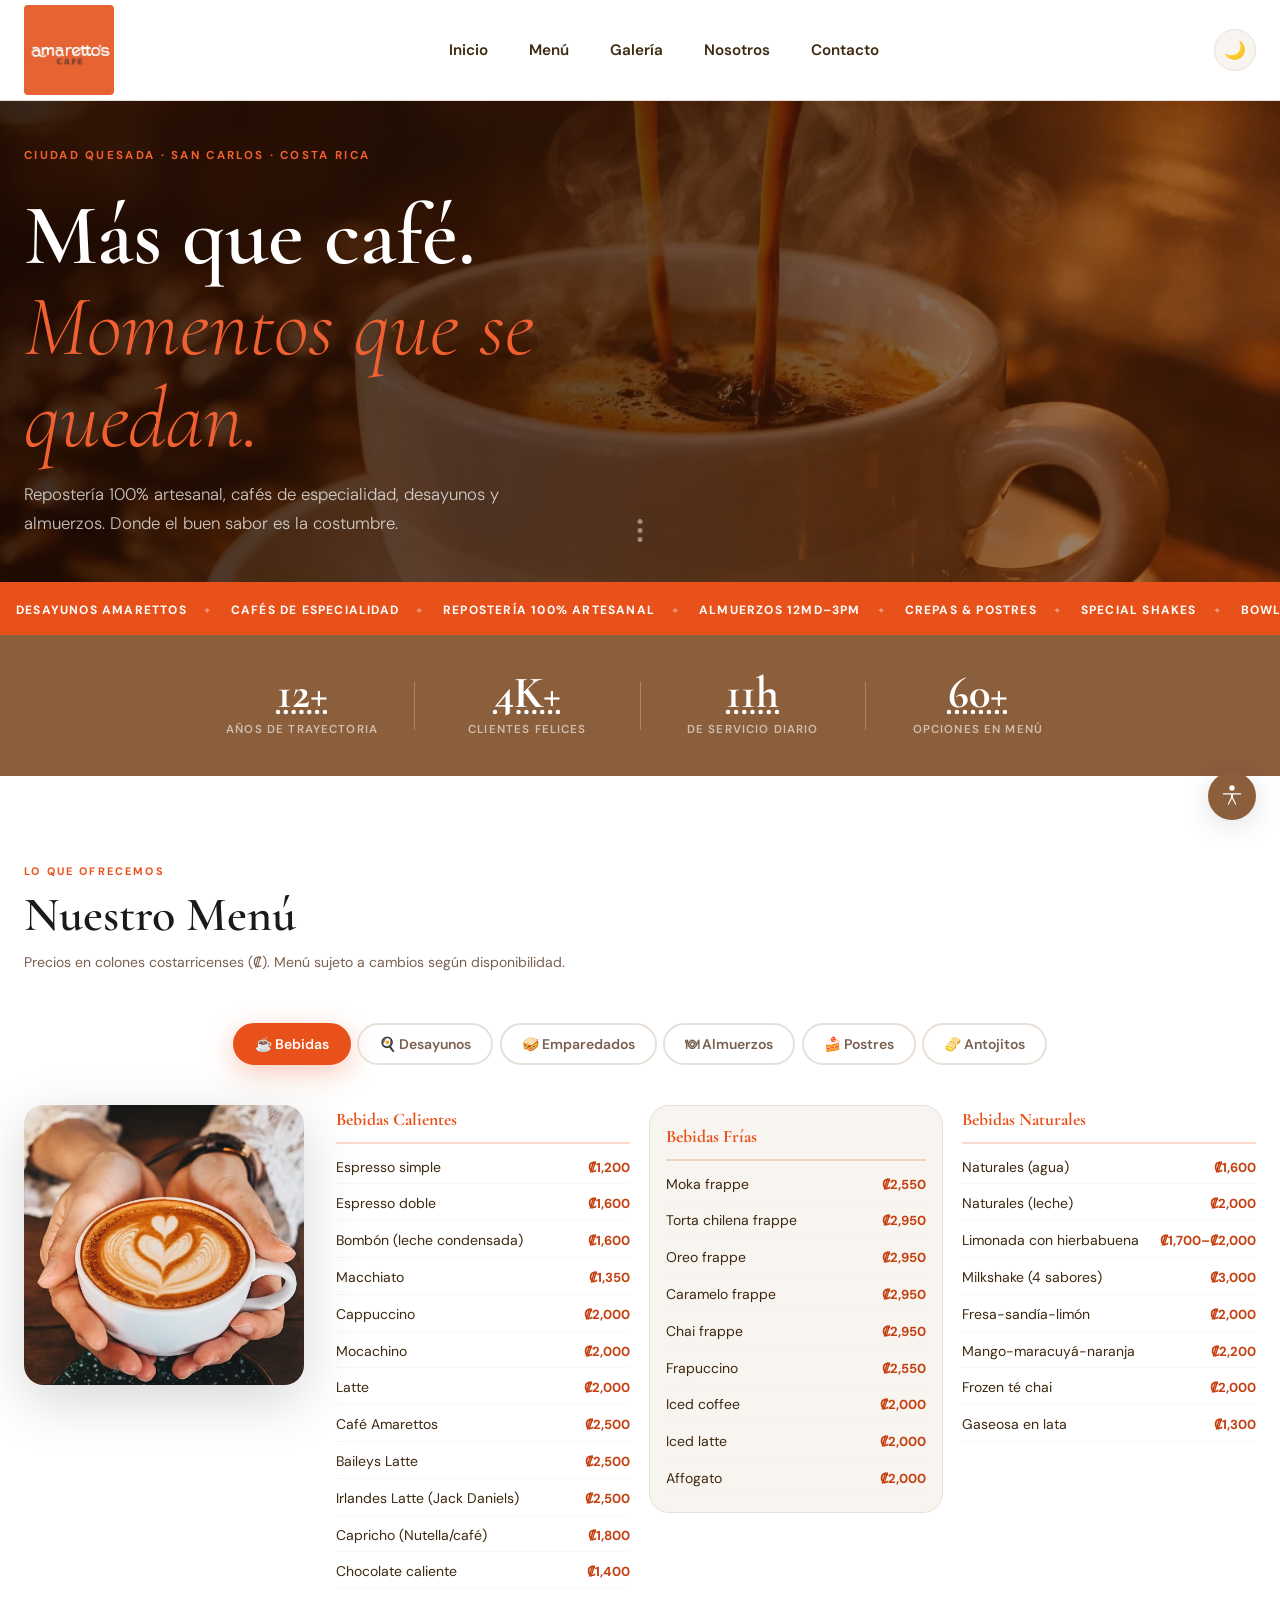
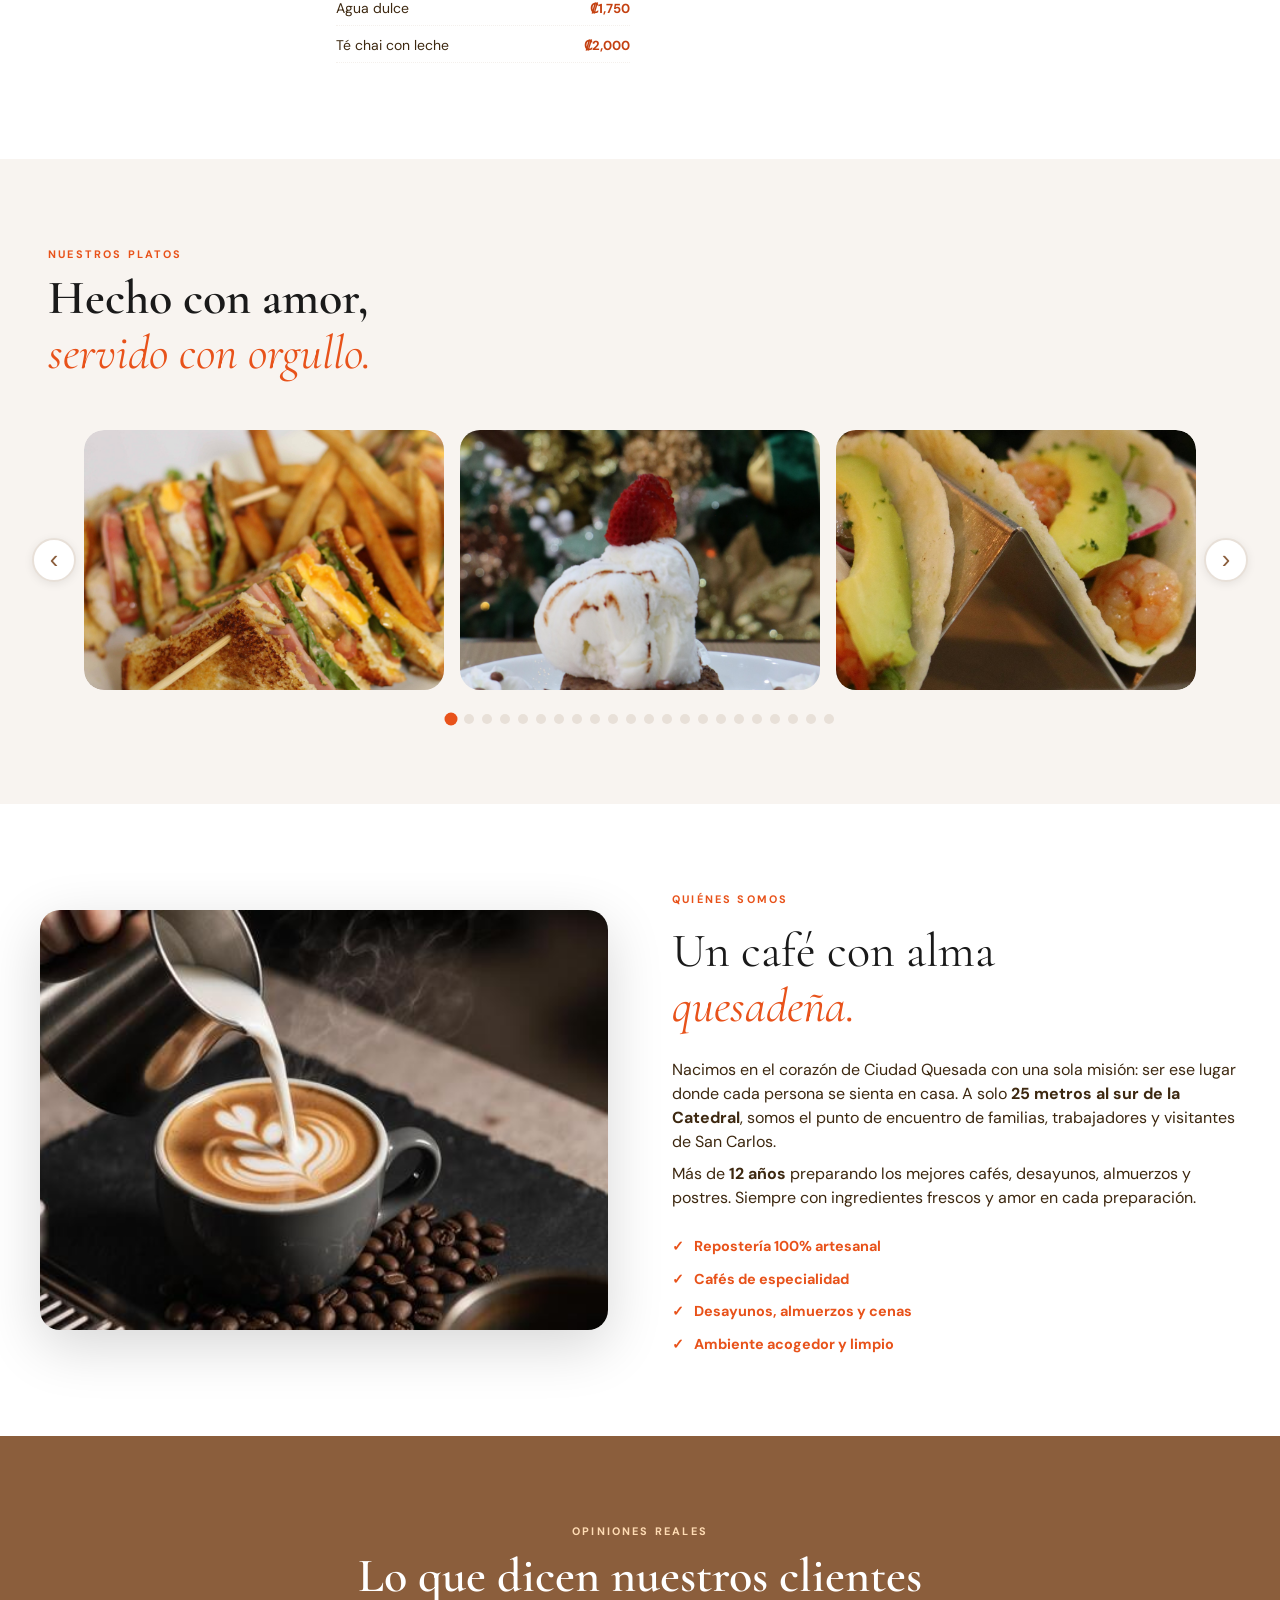
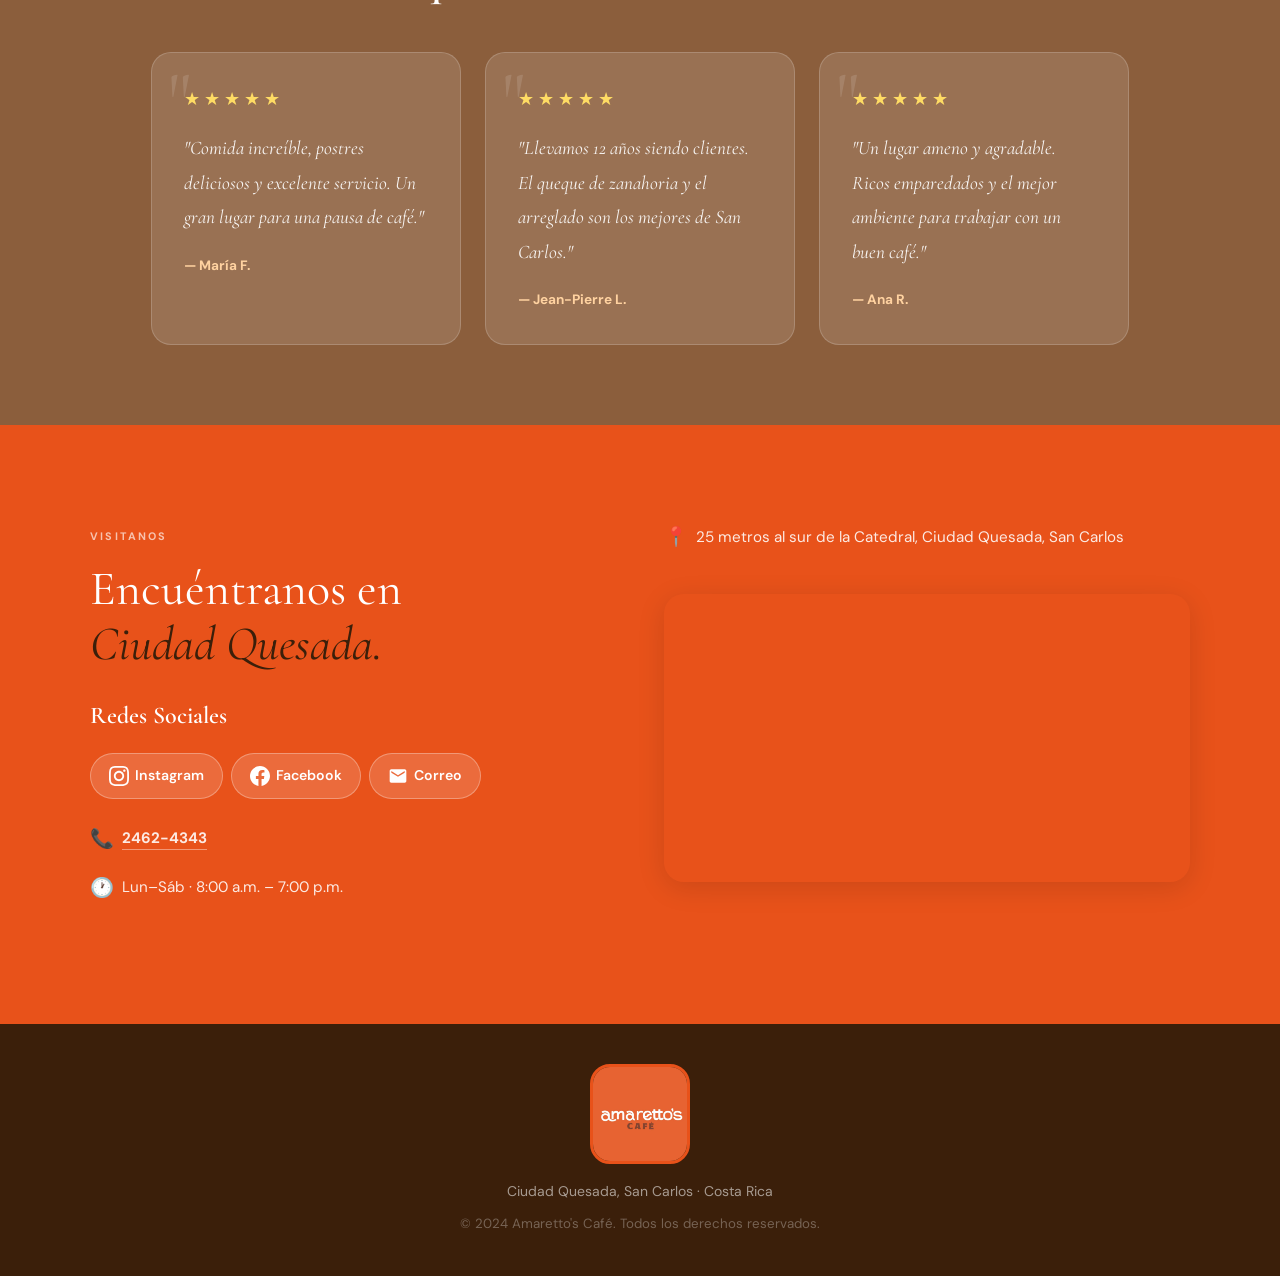
==== commit 545b7672: "Fix: Corrijo y agrego nueva imagen del la sección de bebidas del menu" ====
--- a/index.html
+++ b/index.html
@@ -173,7 +173,7 @@
       <div class="tab-panel active" id="tab-bebidas" role="tabpanel" aria-labelledby="btn-bebidas">
         <div class="panel-layout">
           <div class="panel-img" data-animate="slideLeft">
-            <img src="img/cafes-frios.jpg" alt="Variedad de cafés fríos de Amaretto's Café" loading="lazy">
+            <img src="img/cafe-latte-art.jpg" alt="Taza de café con latte art en forma de corazón sostenida con ambas manos en Amaretto's Café" loading="lazy">
           </div>
           <div class="panel-content" data-animate="fadeUp">
             <div class="menu-grid-items">
@@ -442,28 +442,28 @@
         <button class="carousel-btn carousel-prev" aria-label="Foto anterior" id="carouselPrev">&#8249;</button>
         <div class="carousel-track-outer" aria-live="polite">
           <div class="carousel-track" id="carouselTrack" role="list">
-            <figure class="carousel-slide"><img src="img/club-sandwich.jpg" alt="Club Sandwich Amarettos" loading="lazy"></figure>
-            <figure class="carousel-slide"><img src="img/brownie-helado.jpg" alt="Brownie con helado" loading="lazy"></figure>
-            <figure class="carousel-slide"><img src="img/tacos-camaron.jpg" alt="Tacos de camarón" loading="lazy"></figure>
-            <figure class="carousel-slide"><img src="img/mozzarella-sticks.jpg" alt="Mozzarella sticks" loading="lazy"></figure>
-            <figure class="carousel-slide"><img src="img/crepa-helado.jpg" alt="Crepa con helado" loading="lazy"></figure>
-            <figure class="carousel-slide"><img src="img/queque-zanahoria.jpg" alt="Queque de zanahoria" loading="lazy"></figure>
-            <figure class="carousel-slide"><img src="img/pie-limon.jpg" alt="Pay de limón" loading="lazy"></figure>
-            <figure class="carousel-slide"><img src="img/red-velvet.jpg" alt="Red velvet" loading="lazy"></figure>
-            <figure class="carousel-slide"><img src="img/mini-croissants.jpg" alt="Mini croissants" loading="lazy"></figure>
-            <figure class="carousel-slide"><img src="img/empanadas-artesanales.jpg" alt="Empanadas artesanales" loading="lazy"></figure>
-            <figure class="carousel-slide"><img src="img/tortilla-queso.jpg" alt="Tortilla de queso" loading="lazy"></figure>
-            <figure class="carousel-slide"><img src="img/quesadilla-pollo.jpg" alt="Quesadilla de pollo" loading="lazy"></figure>
-            <figure class="carousel-slide"><img src="img/pollo-salsa-blanca.jpg" alt="Pollo en salsa blanca" loading="lazy"></figure>
-            <figure class="carousel-slide"><img src="img/ensalada-pollo-plancha.jpg" alt="Ensalada de pollo" loading="lazy"></figure>
-            <figure class="carousel-slide"><img src="img/picadillo.jpg" alt="Picadillo tradicional" loading="lazy"></figure>
-            <figure class="carousel-slide"><img src="img/cafe-tortilla.jpg" alt="Café con tortilla" loading="lazy"></figure>
-            <figure class="carousel-slide"><img src="img/rollo-cafe.jpg" alt="Rollo de canela" loading="lazy"></figure>
-            <figure class="carousel-slide"><img src="img/cheesecake-brownie.jpg" alt="Cheesecake y brownie" loading="lazy"></figure>
-            <figure class="carousel-slide"><img src="img/galletas-alfajores.jpg" alt="Galletas y alfajores" loading="lazy"></figure>
-            <figure class="carousel-slide"><img src="img/batido-verde.jpg" alt="Batido verde" loading="lazy"></figure>
-            <figure class="carousel-slide"><img src="img/deditos-pollo.jpg" alt="Deditos de pollo" loading="lazy"></figure>
-            <figure class="carousel-slide"><img src="img/hamburguesa.jpg" alt="Hamburguesa artesanal" loading="lazy"></figure>
+            <figure class="carousel-slide" role="listitem"><img src="img/club-sandwich.jpg" alt="Club Sandwich Amarettos" loading="lazy" width="400" height="300"></figure>
+            <figure class="carousel-slide" role="listitem"><img src="img/brownie-helado.jpg" alt="Brownie con helado" loading="lazy" width="400" height="300"></figure>
+            <figure class="carousel-slide" role="listitem"><img src="img/tacos-camaron.jpg" alt="Tacos de camarón" loading="lazy" width="400" height="300"></figure>
+            <figure class="carousel-slide" role="listitem"><img src="img/mozzarella-sticks.jpg" alt="Mozzarella sticks" loading="lazy" width="400" height="300"></figure>
+            <figure class="carousel-slide" role="listitem"><img src="img/crepa-helado.jpg" alt="Crepa con helado" loading="lazy" width="400" height="300"></figure>
+            <figure class="carousel-slide" role="listitem"><img src="img/queque-zanahoria.jpg" alt="Queque de zanahoria" loading="lazy" width="400" height="300"></figure>
+            <figure class="carousel-slide" role="listitem"><img src="img/pie-limon.jpg" alt="Pay de limón" loading="lazy" width="400" height="300"></figure>
+            <figure class="carousel-slide" role="listitem"><img src="img/red-velvet.jpg" alt="Red velvet" loading="lazy" width="400" height="300"></figure>
+            <figure class="carousel-slide" role="listitem"><img src="img/mini-croissants.jpg" alt="Mini croissants" loading="lazy" width="400" height="300"></figure>
+            <figure class="carousel-slide" role="listitem"><img src="img/empanadas-artesanales.jpg" alt="Empanadas artesanales" loading="lazy" width="400" height="300"></figure>
+            <figure class="carousel-slide" role="listitem"><img src="img/tortilla-queso.jpg" alt="Tortilla de queso" loading="lazy" width="400" height="300"></figure>
+            <figure class="carousel-slide" role="listitem"><img src="img/quesadilla-pollo.jpg" alt="Quesadilla de pollo" loading="lazy" width="400" height="300"></figure>
+            <figure class="carousel-slide" role="listitem"><img src="img/pollo-salsa-blanca.jpg" alt="Pollo en salsa blanca" loading="lazy" width="400" height="300"></figure>
+            <figure class="carousel-slide" role="listitem"><img src="img/ensalada-pollo-plancha.jpg" alt="Ensalada de pollo" loading="lazy" width="400" height="300"></figure>
+            <figure class="carousel-slide" role="listitem"><img src="img/picadillo.jpg" alt="Picadillo tradicional" loading="lazy" width="400" height="300"></figure>
+            <figure class="carousel-slide" role="listitem"><img src="img/cafe-tortilla.jpg" alt="Café con tortilla" loading="lazy" width="400" height="300"></figure>
+            <figure class="carousel-slide" role="listitem"><img src="img/rollo-cafe.jpg" alt="Rollo de canela" loading="lazy" width="400" height="300"></figure>
+            <figure class="carousel-slide" role="listitem"><img src="img/cheesecake-brownie.jpg" alt="Cheesecake y brownie" loading="lazy" width="400" height="300"></figure>
+            <figure class="carousel-slide" role="listitem"><img src="img/galletas-alfajores.jpg" alt="Galletas y alfajores" loading="lazy" width="400" height="300"></figure>
+            <figure class="carousel-slide" role="listitem"><img src="img/batido-verde.jpg" alt="Batido verde" loading="lazy" width="400" height="300"></figure>
+            <figure class="carousel-slide" role="listitem"><img src="img/deditos-pollo.jpg" alt="Deditos de pollo" loading="lazy" width="400" height="300"></figure>
+            <figure class="carousel-slide" role="listitem"><img src="img/hamburguesa.jpg" alt="Hamburguesa artesanal" loading="lazy" width="400" height="300"></figure>
           </div>
         </div>
         <button class="carousel-btn carousel-next" aria-label="Foto siguiente" id="carouselNext">&#8250;</button>
@@ -501,17 +501,20 @@
       <div class="testi-flex" role="list" aria-label="Testimonios de clientes">
         <article class="tcard" data-animate="fadeUp" style="--delay:0s">
           <h3 class="sr-only">Opinión de cliente</h3>
+          <h3 class="sr-only">Opinión de cliente</h3>
           <p class="tcard-stars" role="img" aria-label="5 estrellas de 5">★★★★★</p>
           <blockquote><p data-i18n="testi.1">"Comida increíble, postres deliciosos y excelente servicio. Un gran lugar para una pausa de café."</p></blockquote>
           <cite>— María F.</cite>
         </article>
         <article class="tcard" data-animate="fadeUp" style="--delay:.12s">
           <h3 class="sr-only">Opinión de cliente</h3>
+          <h3 class="sr-only">Opinión de cliente</h3>
           <p class="tcard-stars" role="img" aria-label="5 estrellas de 5">★★★★★</p>
           <blockquote><p data-i18n="testi.2">"Llevamos 12 años siendo clientes. El queque de zanahoria y el arreglado son los mejores de San Carlos."</p></blockquote>
           <cite>— Jean-Pierre L.</cite>
         </article>
         <article class="tcard" data-animate="fadeUp" style="--delay:.24s">
+          <h3 class="sr-only">Opinión de cliente</h3>
           <h3 class="sr-only">Opinión de cliente</h3>
           <p class="tcard-stars" role="img" aria-label="5 estrellas de 5">★★★★★</p>
           <blockquote><p data-i18n="testi.3">"Un lugar ameno y agradable. Ricos emparedados y el mejor ambiente para trabajar con un buen café."</p></blockquote>
--- a/css/style.css
+++ b/css/style.css
@@ -41,7 +41,7 @@
   --color-bg:        #2C1A08; --color-surface:#3A2210; --color-surface-d:#452A14;
   --color-white:     #2C1A08; --color-text:#F5EAD8; --color-text-sub:#D4A878;
   --color-text-muted:#A07850; --color-border:#5A3820; --color-border-l:#4A2E18;
-  --color-dark:      #2C1A08; --color-accent:#8B5E3C; --color-accent-d:#6B4428;
+  --color-dark:      #1A0C02; --color-accent:#8B5E3C; --color-accent-d:#6B4428;
   --color-primary:   #E8521A; --color-primary-h:#F06030;
 }
 
@@ -229,8 +229,8 @@
 /* HERO */
 .hero {
   position: relative;
-  min-height: 500px;
-  height: max(37.6vw, 500px);
+  min-height: 480px;
+  height: max(37.6vw, 480px);
   display: flex; align-items: center; overflow: hidden;
   background-color: var(--color-dark);
 }
@@ -239,7 +239,7 @@
   background-image: url('../img/hero-espresso.jpg');
   background-repeat: no-repeat;
   background-size: cover;
-  background-position: center center;
+  background-position: center 55%;
   animation: heroZoom 14s ease-in-out infinite alternate;
 }
 @keyframes heroZoom { from { transform:scale(1); } to { transform:scale(1.04); } }
